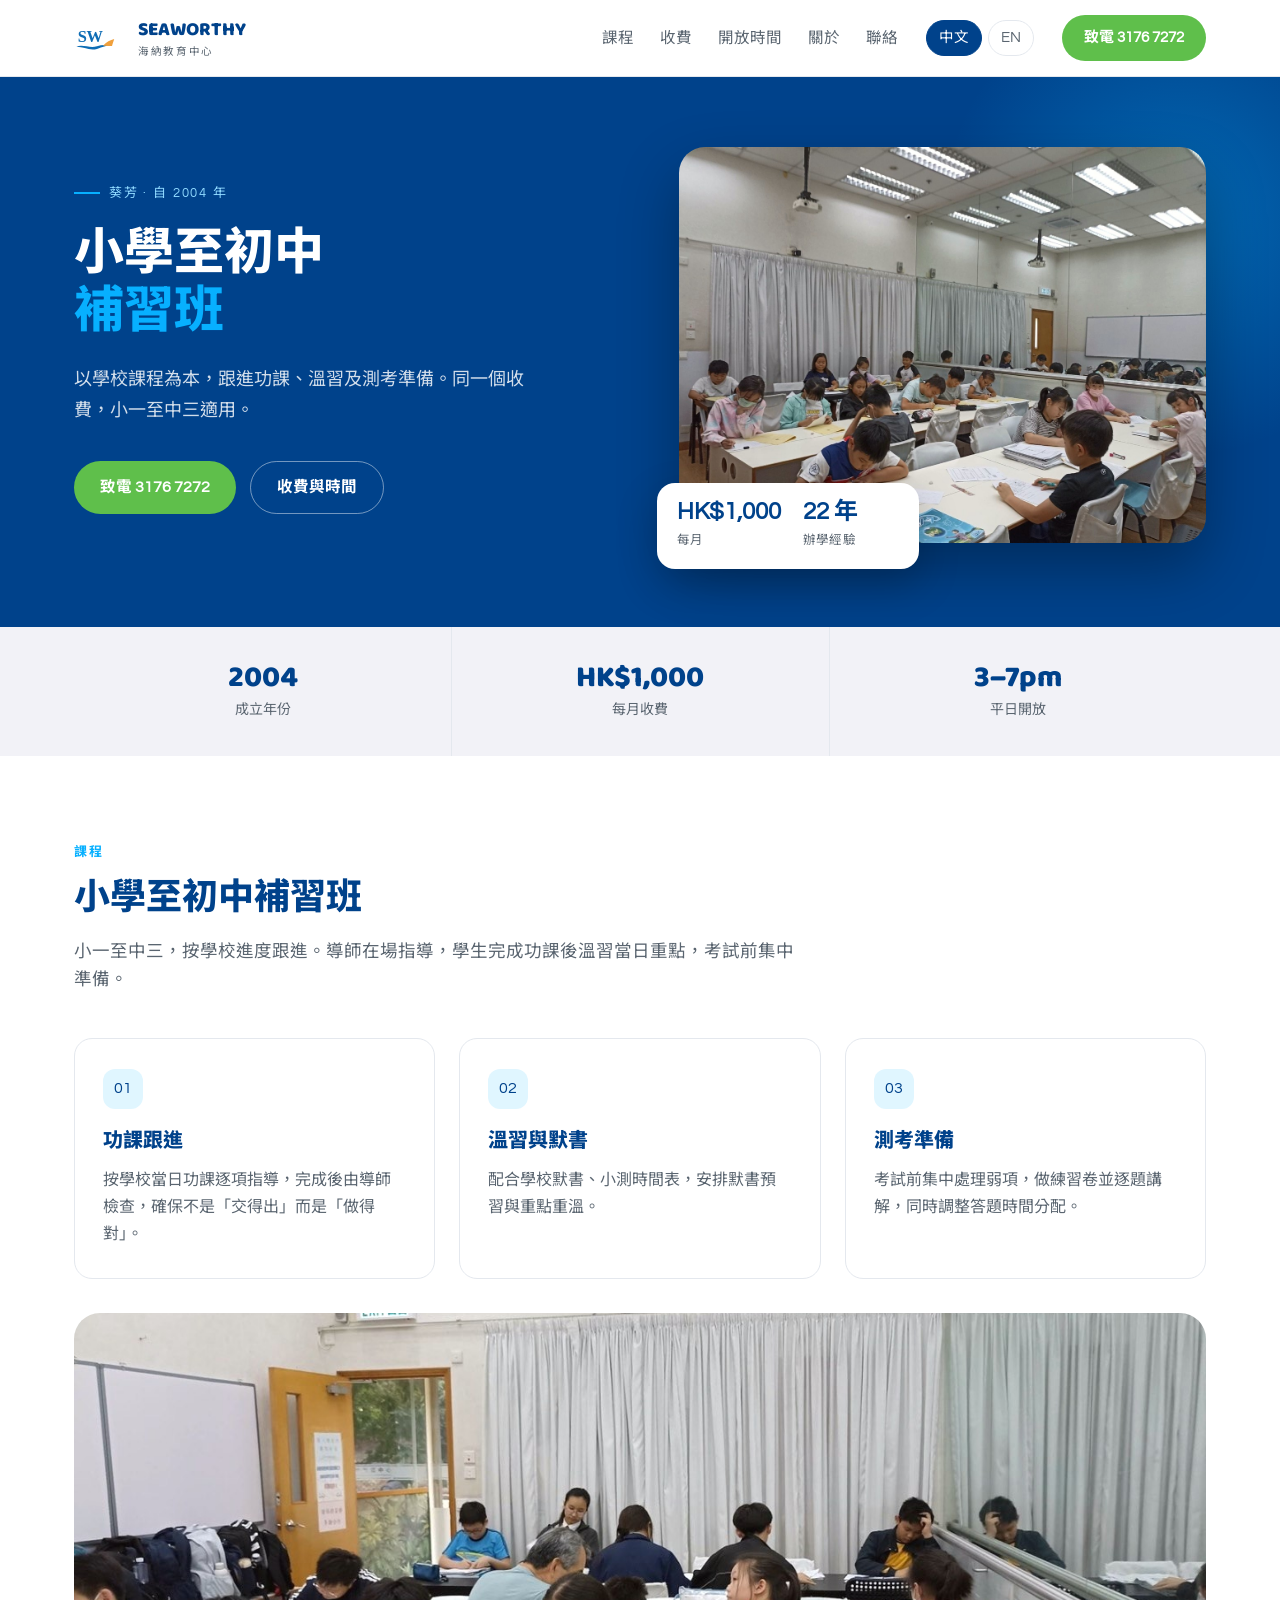
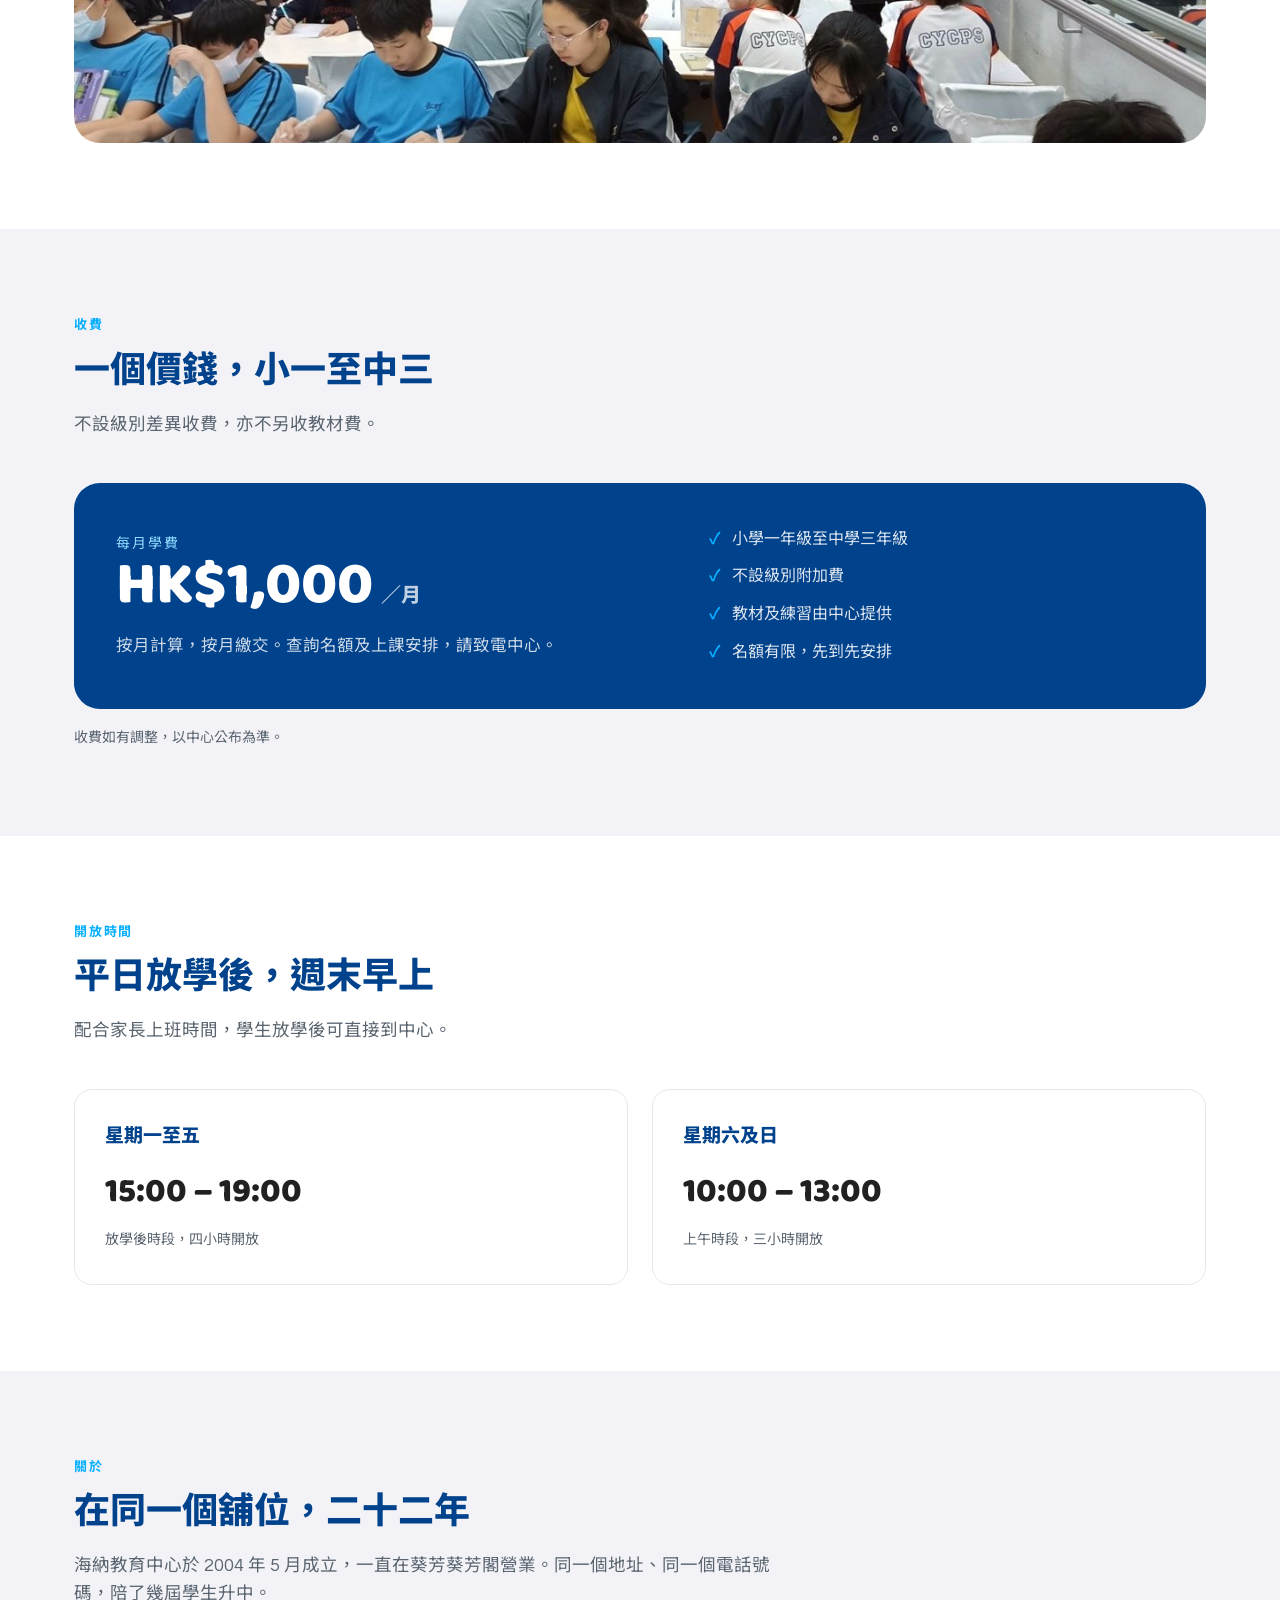
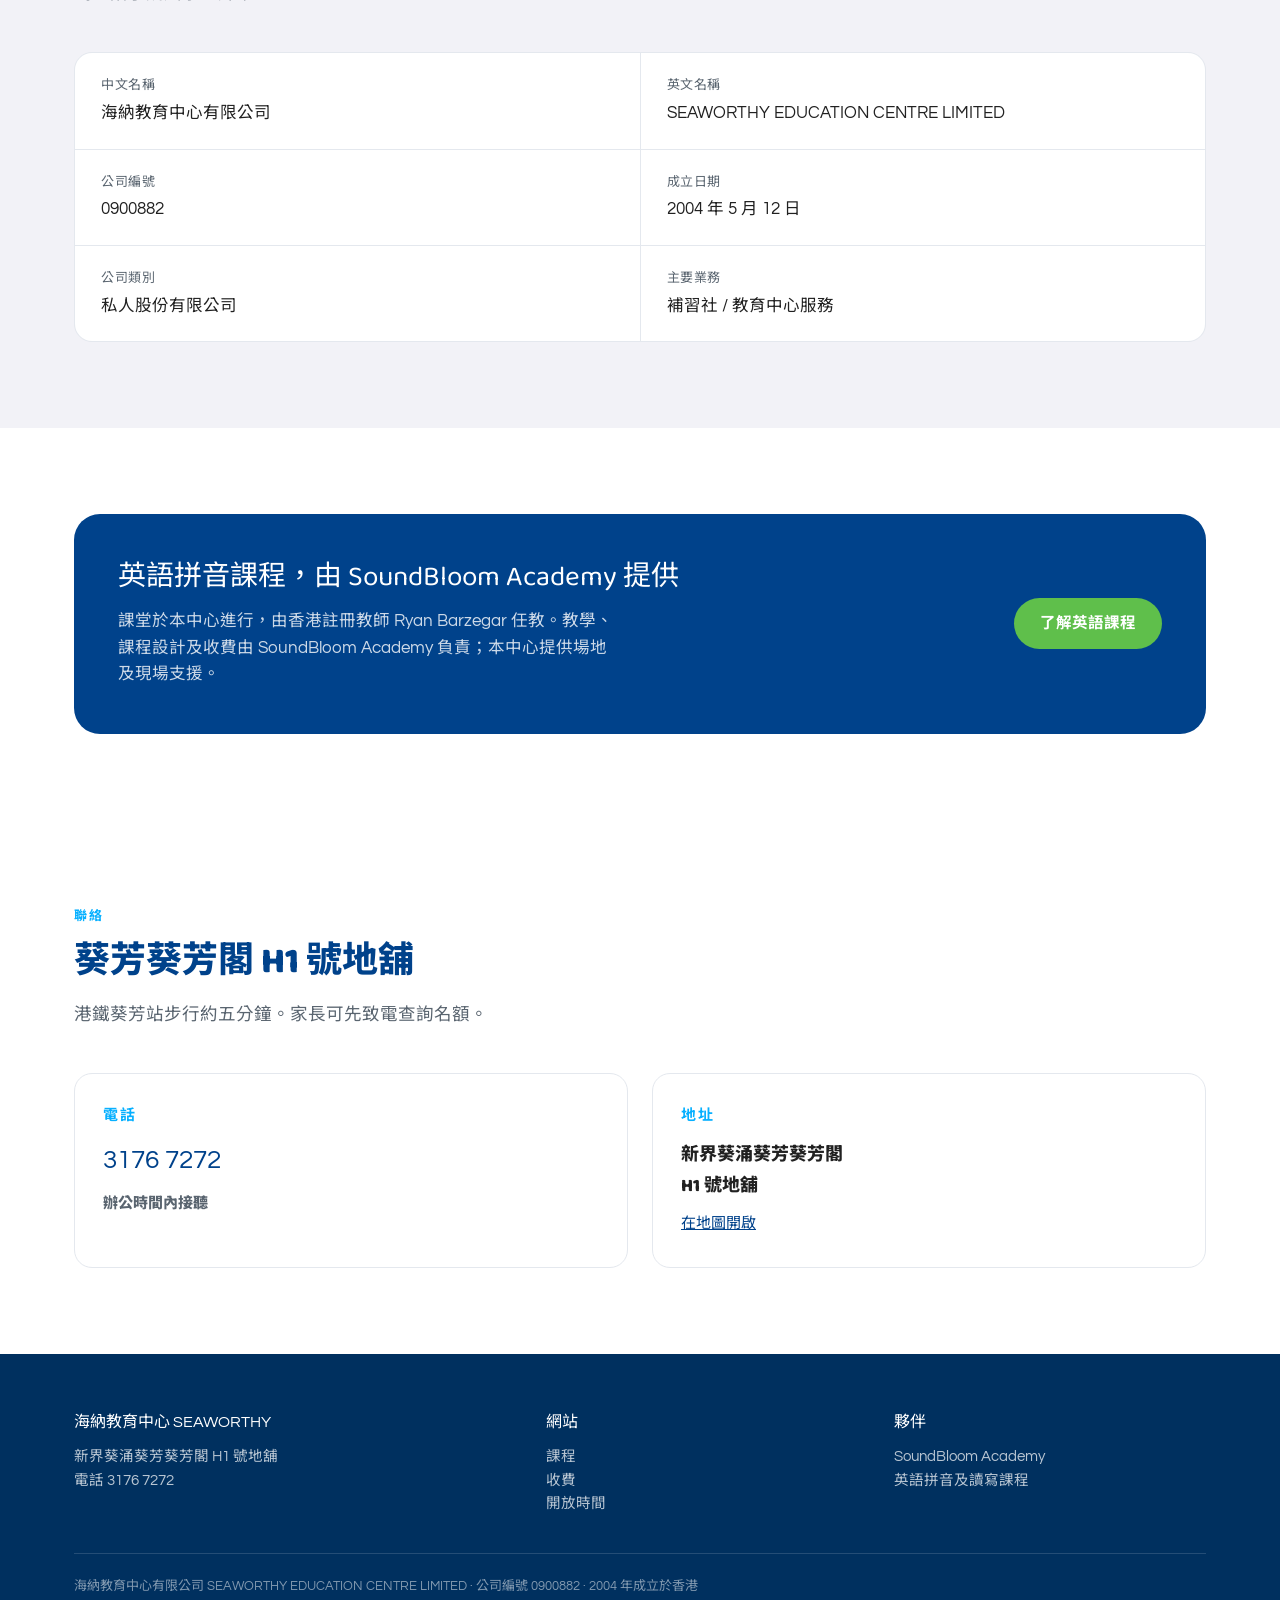
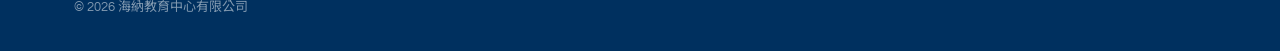
==== index.html @ 45480dc6 "New SW wave logo (serif monogram + water band + orange crest)" ====
<!DOCTYPE html>
<html lang="zh-Hant-HK">
<head>
<meta charset="utf-8">
<meta name="viewport" content="width=device-width,initial-scale=1">
<title>海納教育中心 SEAWORTHY｜葵芳小學至初中補習班</title>
<meta name="description" content="海納教育中心位於葵芳葵芳閣 H1 號地舖，2004 年成立，提供小學至初中補習班。每月 HK$1,000，平日 3–7pm、週末 10am–1pm 開放。電話 3176 7272。">
<link rel="preconnect" href="https://fonts.googleapis.com">
<link rel="preconnect" href="https://fonts.gstatic.com" crossorigin>
<link href="https://fonts.googleapis.com/css2?family=Baloo+2:wght@700;800&family=Questrial&family=Noto+Sans+TC:wght@400;500;700;900&display=swap" rel="stylesheet">
<link rel="icon" href="assets/logo-sw.svg" type="image/svg+xml">
<link rel="stylesheet" href="assets/style.css">
</head>
<body>

<header class="top">
  <div class="wrap">
    <a class="logo" href="index.html">
      <img class="mark-logo" src="assets/logo-sw.svg" alt="Seaworthy SW">
      <span><b>SEAWORTHY</b><small>海納教育中心</small></span>
    </a>
    <nav>
      <a href="#courses">課程</a>
      <a href="#fees">收費</a>
      <a href="#hours">開放時間</a>
      <a href="#about">關於</a>
      <a href="#contact">聯絡</a>
    </nav>
    <div class="lang"><a class="on" href="index.html">中文</a><a href="en/index.html">EN</a></div>
    <a class="btn btn-green" href="tel:+85231767272">致電 3176 7272</a>
  </div>
</header>

<section class="hero">
  <div class="wrap">
    <div>
      <div class="eyebrow">葵芳 · 自 2004 年</div>
      <h1>小學至初中<br><em>補習班</em></h1>
      <p class="lede">以學校課程為本，跟進功課、溫習及測考準備。同一個收費，小一至中三適用。</p>
      <div class="actions">
        <a class="btn btn-green" href="tel:+85231767272">致電 3176 7272</a>
        <a class="btn btn-ghost" href="#fees">收費與時間</a>
      </div>
    </div>
    <div class="hero-media">
      <img src="assets/classroom-hero-2026.jpg" alt="海納教育中心課室環境" width="2000" height="1321">
      <div class="float">
        <div><b>HK$1,000</b><span>每月</span></div>
        <div><b>22 年</b><span>辦學經驗</span></div>
      </div>
    </div>
  </div>
</section>

<div class="stats">
  <div class="wrap">
    <div class="stat"><b>2004</b><span>成立年份</span></div>
    <div class="stat"><b>HK$1,000</b><span>每月收費</span></div>
    <div class="stat"><b>3–7pm</b><span>平日開放</span></div>
  </div>
</div>

<section id="courses">
  <div class="wrap">
    <div class="sec-head">
      <span class="kicker">課程</span>
      <h2>小學至初中補習班</h2>
      <p>小一至中三，按學校進度跟進。導師在場指導，學生完成功課後溫習當日重點，考試前集中準備。</p>
    </div>
    <div class="grid-3">
      <div class="card">
        <div class="num">01</div>
        <h3>功課跟進</h3>
        <p>按學校當日功課逐項指導，完成後由導師檢查，確保不是「交得出」而是「做得對」。</p>
      </div>
      <div class="card">
        <div class="num">02</div>
        <h3>溫習與默書</h3>
        <p>配合學校默書、小測時間表，安排默書預習與重點重溫。</p>
      </div>
      <div class="card">
        <div class="num">03</div>
        <h3>測考準備</h3>
        <p>考試前集中處理弱項，做練習卷並逐題講解，同時調整答題時間分配。</p>
      </div>
    </div>
    <img src="assets/classroom-room-2026.jpg" alt="課堂情況" width="1400" height="720" class="band-img">
  </div>
</section>

<section id="fees" style="background:var(--bg-soft)">
  <div class="wrap">
    <div class="sec-head">
      <span class="kicker">收費</span>
      <h2>一個價錢，小一至中三</h2>
      <p>不設級別差異收費，亦不另收教材費。</p>
    </div>
    <div class="price-card">
      <div>
        <div style="font-size:14px;letter-spacing:.14em;text-transform:uppercase;color:#8FD9FF">每月學費</div>
        <div class="amount">HK$1,000<small>／月</small></div>
        <p style="margin-top:18px;color:rgba(255,255,255,.8);font-size:16.5px">按月計算，按月繳交。查詢名額及上課安排，請致電中心。</p>
      </div>
      <ul>
        <li>小學一年級至中學三年級</li>
        <li>不設級別附加費</li>
        <li>教材及練習由中心提供</li>
        <li>名額有限，先到先安排</li>
      </ul>
    </div>
    <p style="margin-top:18px;font-size:14px;color:var(--grey)">收費如有調整，以中心公布為準。</p>
  </div>
</section>

<section id="hours">
  <div class="wrap">
    <div class="sec-head">
      <span class="kicker">開放時間</span>
      <h2>平日放學後，週末早上</h2>
      <p>配合家長上班時間，學生放學後可直接到中心。</p>
    </div>
    <div class="grid-2">
      <div class="time-card">
        <h3>星期一至五</h3>
        <div class="big">15:00 – 19:00</div>
        <div class="note">放學後時段，四小時開放</div>
      </div>
      <div class="time-card">
        <h3>星期六及日</h3>
        <div class="big">10:00 – 13:00</div>
        <div class="note">上午時段，三小時開放</div>
      </div>
    </div>
  </div>
</section>

<section id="about" class="about">
  <div class="wrap">
    <div class="sec-head">
      <span class="kicker">關於</span>
      <h2>在同一個舖位，二十二年</h2>
      <p>海納教育中心於 2004 年 5 月成立，一直在葵芳葵芳閣營業。同一個地址、同一個電話號碼，陪了幾屆學生升中。</p>
    </div>
    <dl class="facts">
      <div class="fact"><dt>中文名稱</dt><dd>海納教育中心有限公司</dd></div>
      <div class="fact"><dt>英文名稱</dt><dd>SEAWORTHY EDUCATION CENTRE LIMITED</dd></div>
      <div class="fact"><dt>公司編號</dt><dd>0900882</dd></div>
      <div class="fact"><dt>成立日期</dt><dd>2004 年 5 月 12 日</dd></div>
      <div class="fact"><dt>公司類別</dt><dd>私人股份有限公司</dd></div>
      <div class="fact"><dt>主要業務</dt><dd>補習社 / 教育中心服務</dd></div>
    </dl>
  </div>
</section>

<section>
  <div class="wrap">
    <div class="partner">
      <div>
        <h3>英語拼音課程，由 SoundBloom Academy 提供</h3>
        <p>課堂於本中心進行，由香港註冊教師 Ryan Barzegar 任教。教學、課程設計及收費由 SoundBloom Academy 負責；本中心提供場地及現場支援。</p>
      </div>
      <a class="btn btn-green" href="https://kamtochan22.github.io/soundbloom-site/zh/" target="_blank" rel="noopener">了解英語課程</a>
    </div>
  </div>
</section>

<section id="contact">
  <div class="wrap">
    <div class="sec-head">
      <span class="kicker">聯絡</span>
      <h2>葵芳葵芳閣 H1 號地舖</h2>
      <p>港鐵葵芳站步行約五分鐘。家長可先致電查詢名額。</p>
    </div>
    <div class="contact-grid">
      <div class="contact-card">
        <h3>電話</h3>
        <a class="tel" href="tel:+85231767272">3176 7272</a>
        <p style="font-size:15px;color:var(--grey);margin-top:10px">辦公時間內接聽</p>
      </div>
      <div class="contact-card">
        <h3>地址</h3>
        <p>新界葵涌葵芳葵芳閣<br>H1 號地舖</p>
        <a href="https://www.google.com/maps/search/?api=1&query=%E8%91%B5%E8%8A%B3%E9%96%A3%20H1%20%E8%99%9F%E5%9C%B0%E8%88%96" target="_blank" rel="noopener" style="color:var(--navy);font-size:15px;text-decoration:underline;display:inline-block;margin-top:10px">在地圖開啟</a>
      </div>
    </div>
  </div>
</section>

<footer>
  <div class="wrap">
    <div class="cols">
      <div>
        <b>海納教育中心 SEAWORTHY</b>
        新界葵涌葵芳葵芳閣 H1 號地舖<br>
        電話 3176 7272
      </div>
      <div>
        <b>網站</b>
        <a href="#courses">課程</a><br>
        <a href="#fees">收費</a><br>
        <a href="#hours">開放時間</a>
      </div>
      <div>
        <b>夥伴</b>
        <a href="https://kamtochan22.github.io/soundbloom-site/zh/" target="_blank" rel="noopener">SoundBloom Academy</a><br>
        英語拼音及讀寫課程
      </div>
    </div>
    <div class="legal">
      海納教育中心有限公司 SEAWORTHY EDUCATION CENTRE LIMITED · 公司編號 0900882 · 2004 年成立於香港<br>
      © 2026 海納教育中心有限公司
    </div>
  </div>
</footer>

</body>
</html>
---- assets/style.css ----
/* ===== Seaworthy Education Centre — Burlington-inspired ===== */
:root{
  --navy:#00428B;
  --navy-deep:#00305F;
  --blue:#07B0FF;
  --green:#5FBF4B;
  --green-dark:#4AA338;
  --ink:#212121;
  --grey:#5A6570;
  --line:#E4E8EE;
  --bg-soft:#F2F2F7;
  --white:#fff;
  --r:18px;
  --r-lg:26px;
  --max:1180px;
  --sans:'Questrial','Noto Sans TC',-apple-system,BlinkMacSystemFont,'PingFang HK','Microsoft JhengHei',sans-serif;
}

*{box-sizing:border-box;margin:0;padding:0}
html{scroll-behavior:smooth}
body{
  font-family:var(--sans);color:var(--ink);background:var(--white);
  -webkit-font-smoothing:antialiased;line-height:1.6;font-size:17px;
}
img{max-width:100%;height:auto;display:block}
a{color:inherit;text-decoration:none}
.wrap{max-width:var(--max);margin:0 auto;padding:0 24px}

/* ---------- header ---------- */
.top{
  position:sticky;top:0;z-index:50;background:rgba(255,255,255,.94);
  backdrop-filter:blur(10px);border-bottom:1px solid var(--line);
}
.top .wrap{display:flex;align-items:center;gap:28px;height:76px}
.logo{display:flex;align-items:center;gap:11px;font-weight:400;letter-spacing:.02em}
.logo .mark{
  width:38px;height:38px;border-radius:11px;background:var(--navy);color:#fff;
  display:grid;place-items:center;font-family:'Noto Sans TC',sans-serif;font-weight:700;font-size:20px;
}
.logo b{font-size:19px;font-family:'Questrial',sans-serif;letter-spacing:.06em;color:var(--navy);font-weight:400}
.logo small{display:block;font-size:10.5px;letter-spacing:.16em;color:var(--grey);margin-top:-2px}
nav{margin-left:auto;display:flex;gap:26px;font-size:15.5px;color:var(--grey)}
nav a:hover{color:var(--navy)}
.btn{
  display:inline-flex;align-items:center;justify-content:center;gap:9px;
  padding:13px 26px;border-radius:100px;font-size:15.5px;font-weight:700;
  border:0;cursor:pointer;transition:.18s;
}
.btn-green{background:var(--green);color:#fff}
.btn-green:hover{background:var(--green-dark)}
.btn-navy{background:var(--navy);color:#fff}
.btn-navy:hover{background:var(--navy-deep)}
.btn-ghost{background:transparent;color:#fff;border:1.5px solid rgba(255,255,255,.45)}
.btn-ghost:hover{background:rgba(255,255,255,.12)}
.top .btn{padding:11px 22px;font-size:15px}

/* ---------- hero ---------- */
.hero{background:var(--navy);color:#fff;padding:70px 0 84px;position:relative;overflow:hidden}
.hero::after{
  content:"";position:absolute;right:-160px;top:-120px;width:520px;height:520px;border-radius:50%;
  background:radial-gradient(circle,rgba(7,176,255,.35),transparent 65%);
}
.hero .wrap{display:grid;grid-template-columns:1.02fr .98fr;gap:56px;align-items:center;position:relative;z-index:1}
.eyebrow{
  display:inline-flex;align-items:center;gap:9px;font-size:13px;letter-spacing:.14em;
  text-transform:uppercase;color:#8FD9FF;margin-bottom:22px;
}
.eyebrow::before{content:"";width:26px;height:2px;background:var(--blue)}
.hero h1{font-size:52px;line-height:1.14;font-weight:400;letter-spacing:.01em}
.hero h1 em{font-style:normal;color:var(--blue)}
.hero p.lede{margin-top:22px;font-size:18px;line-height:1.75;color:rgba(255,255,255,.82);max-width:46ch}
.hero .actions{display:flex;gap:14px;margin-top:34px;flex-wrap:wrap}
.hero-media{position:relative}
.hero-media img{border-radius:var(--r-lg);box-shadow:0 26px 60px rgba(0,0,0,.32)}
.float{
  position:absolute;left:-22px;bottom:-26px;background:#fff;color:var(--ink);
  border-radius:var(--r);padding:16px 20px;box-shadow:0 16px 40px rgba(0,0,0,.22);
  display:flex;gap:22px;
}
.float div{min-width:96px}
.float b{display:block;font-size:24px;color:var(--navy);line-height:1.1}
.float span{font-size:12.5px;color:var(--grey);letter-spacing:.02em}

/* ---------- stats ---------- */
.stats{background:var(--bg-soft)}
.stats .wrap{display:grid;grid-template-columns:repeat(3,1fr);gap:0;background:transparent}
.stat{background:transparent;padding:34px 26px;text-align:center;border-left:1px solid var(--line)}
.stat:first-child{border-left:0}
.stat b{display:block;font-size:30px;color:var(--navy);line-height:1.15}
.stat span{display:block;font-size:14px;color:var(--grey);margin-top:4px}

/* ---------- sections ---------- */
section{padding:86px 0}
.sec-head{max-width:720px;margin-bottom:44px}
.sec-head .kicker{
  font-size:13px;letter-spacing:.14em;text-transform:uppercase;color:var(--blue);
  display:block;margin-bottom:14px;font-weight:700;
}
.sec-head h2{font-size:38px;line-height:1.2;font-weight:400;color:var(--navy);letter-spacing:.01em}
.sec-head p{margin-top:16px;color:var(--grey);font-size:17.5px}

.grid-3{display:grid;grid-template-columns:repeat(3,1fr);gap:24px}
.grid-2{display:grid;grid-template-columns:repeat(2,1fr);gap:24px}
.card{
  background:#fff;border:1px solid var(--line);border-radius:var(--r);padding:30px 28px;
  transition:.2s;
}
.card:hover{box-shadow:0 16px 40px rgba(0,66,139,.09);transform:translateY(-2px)}
.card h3{font-size:20px;color:var(--navy);font-weight:400;margin-bottom:10px}
.card p{color:var(--grey);font-size:16px;line-height:1.7}
.card .num{
  width:40px;height:40px;border-radius:12px;background:rgba(7,176,255,.12);color:var(--navy);
  display:grid;place-items:center;font-size:16px;margin-bottom:16px;
}

/* pricing */
.price-card{
  background:var(--navy);color:#fff;border-radius:var(--r-lg);padding:44px 42px;
  display:grid;grid-template-columns:1.1fr .9fr;gap:36px;align-items:center;
}
.price-card .amount{font-size:64px;line-height:1;color:#fff}
.price-card .amount small{font-size:20px;opacity:.75;margin-left:8px}
.price-card ul{list-style:none;display:grid;gap:12px;font-size:16px;color:rgba(255,255,255,.86)}
.price-card li{display:flex;gap:11px;align-items:flex-start}
.price-card li::before{content:"✓";color:var(--blue);font-weight:700}

/* timetable */
.time-card{background:#fff;border:1px solid var(--line);border-radius:var(--r);padding:32px 30px}
.time-card h3{font-size:19px;color:var(--navy);font-weight:400;margin-bottom:6px}
.time-card .big{font-size:34px;color:var(--ink);margin-top:12px;letter-spacing:.01em}
.time-card .note{font-size:14px;color:var(--grey);margin-top:10px}

/* about */
.about{background:var(--bg-soft)}
.facts{display:grid;grid-template-columns:repeat(2,1fr);gap:1px;background:var(--line);border:1px solid var(--line);border-radius:var(--r);overflow:hidden;margin-top:34px}
.fact{background:#fff;padding:22px 26px}
.fact dt{font-size:13px;color:var(--grey);letter-spacing:.04em}
.fact dd{font-size:16.5px;color:var(--ink);margin-top:4px}

/* partner */
.partner{background:var(--navy);color:#fff;border-radius:var(--r-lg);padding:46px 44px;display:grid;grid-template-columns:1fr auto;gap:32px;align-items:center}
.partner h3{font-size:28px;font-weight:400;line-height:1.3}
.partner p{margin-top:12px;color:rgba(255,255,255,.8);max-width:56ch;font-size:16.5px}

/* contact */
.contact-grid{display:grid;grid-template-columns:1fr 1fr;gap:24px;margin-top:36px}
.contact-card{border:1px solid var(--line);border-radius:var(--r);padding:30px 28px}
.contact-card h3{font-size:15px;letter-spacing:.1em;text-transform:uppercase;color:var(--blue);margin-bottom:12px;font-weight:700}
.contact-card p{font-size:18px;line-height:1.7}
.contact-card a.tel{font-size:26px;color:var(--navy)}

/* footer */
footer{background:var(--navy-deep);color:rgba(255,255,255,.72);padding:56px 0 34px;font-size:14.5px}
footer .cols{display:grid;grid-template-columns:1.4fr 1fr 1fr;gap:36px}
footer b{display:block;color:#fff;font-weight:400;font-size:16px;margin-bottom:10px}
footer a:hover{color:#fff}
footer .legal{margin-top:38px;padding-top:22px;border-top:1px solid rgba(255,255,255,.14);font-size:13px;color:rgba(255,255,255,.5)}

/* lang switch */
.lang{display:flex;gap:6px;align-items:center;font-size:14.5px;color:var(--grey)}
.lang a{padding:5px 12px;border-radius:100px;border:1px solid var(--line)}
.lang a.on{background:var(--navy);color:#fff;border-color:var(--navy)}

/* ---------- responsive ---------- */
@media(max-width:960px){
  .hero{padding:46px 0 44px}
  .hero .wrap{grid-template-columns:1fr;gap:36px}
  .hero h1{font-size:40px}
  .grid-3,.grid-2,.contact-grid{grid-template-columns:1fr}
  .price-card{grid-template-columns:1fr;padding:34px 28px}
  .stats .wrap{grid-template-columns:1fr}
  .partner{grid-template-columns:1fr}
  footer .cols{grid-template-columns:1fr}
  nav{display:none}
  .top .wrap{height:auto;padding:14px 24px;gap:12px;flex-wrap:wrap}
  .float{position:static;margin-top:16px;justify-content:space-around}
  section{padding:58px 0}
  .sec-head h2{font-size:30px}
  .price-card .amount{font-size:48px}
}

.band-img{width:100%;height:clamp(240px,36vw,430px);object-fit:cover;border-radius:26px;margin-top:34px}

/* Chinese headings: same stack as the SoundBloom Chinese site */
h1,h2,h3,.sec-head h2,.card h3,.time-card h3,.band b,
.hero h1,.stat b,.price-card .amount,.time-card .big,.contact-card p,.logo b{
  font-family:'Baloo 2','Noto Sans TC',sans-serif;
  font-weight:800;
  letter-spacing:0;
}
.hero h1{font-size:50px;line-height:1.16}
.sec-head h2{font-size:36px;line-height:1.25}
.price-card .amount{font-size:60px}

/* SW mark */
.mark-logo{width:52px;height:auto;display:block;transform:translateY(1px)}
.logo{gap:12px}
@media(max-width:960px){.mark-logo{width:40px}}
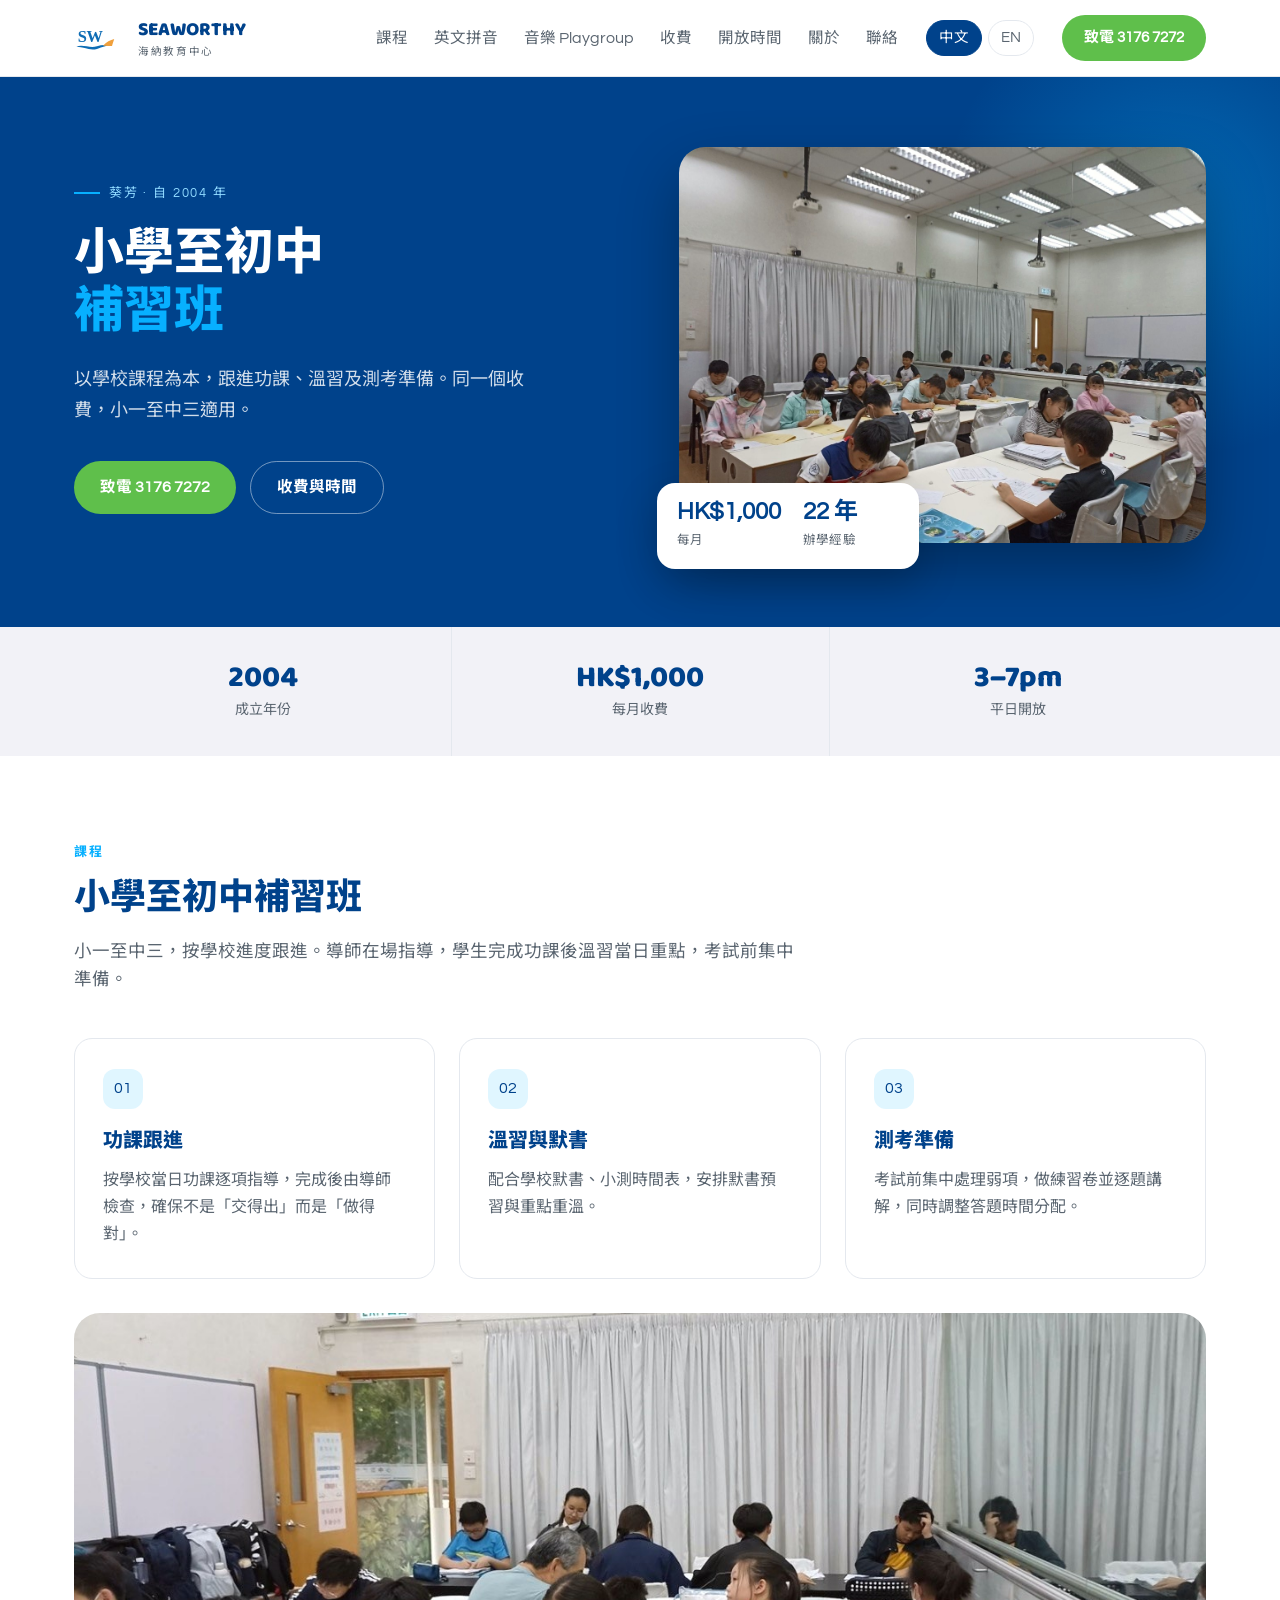
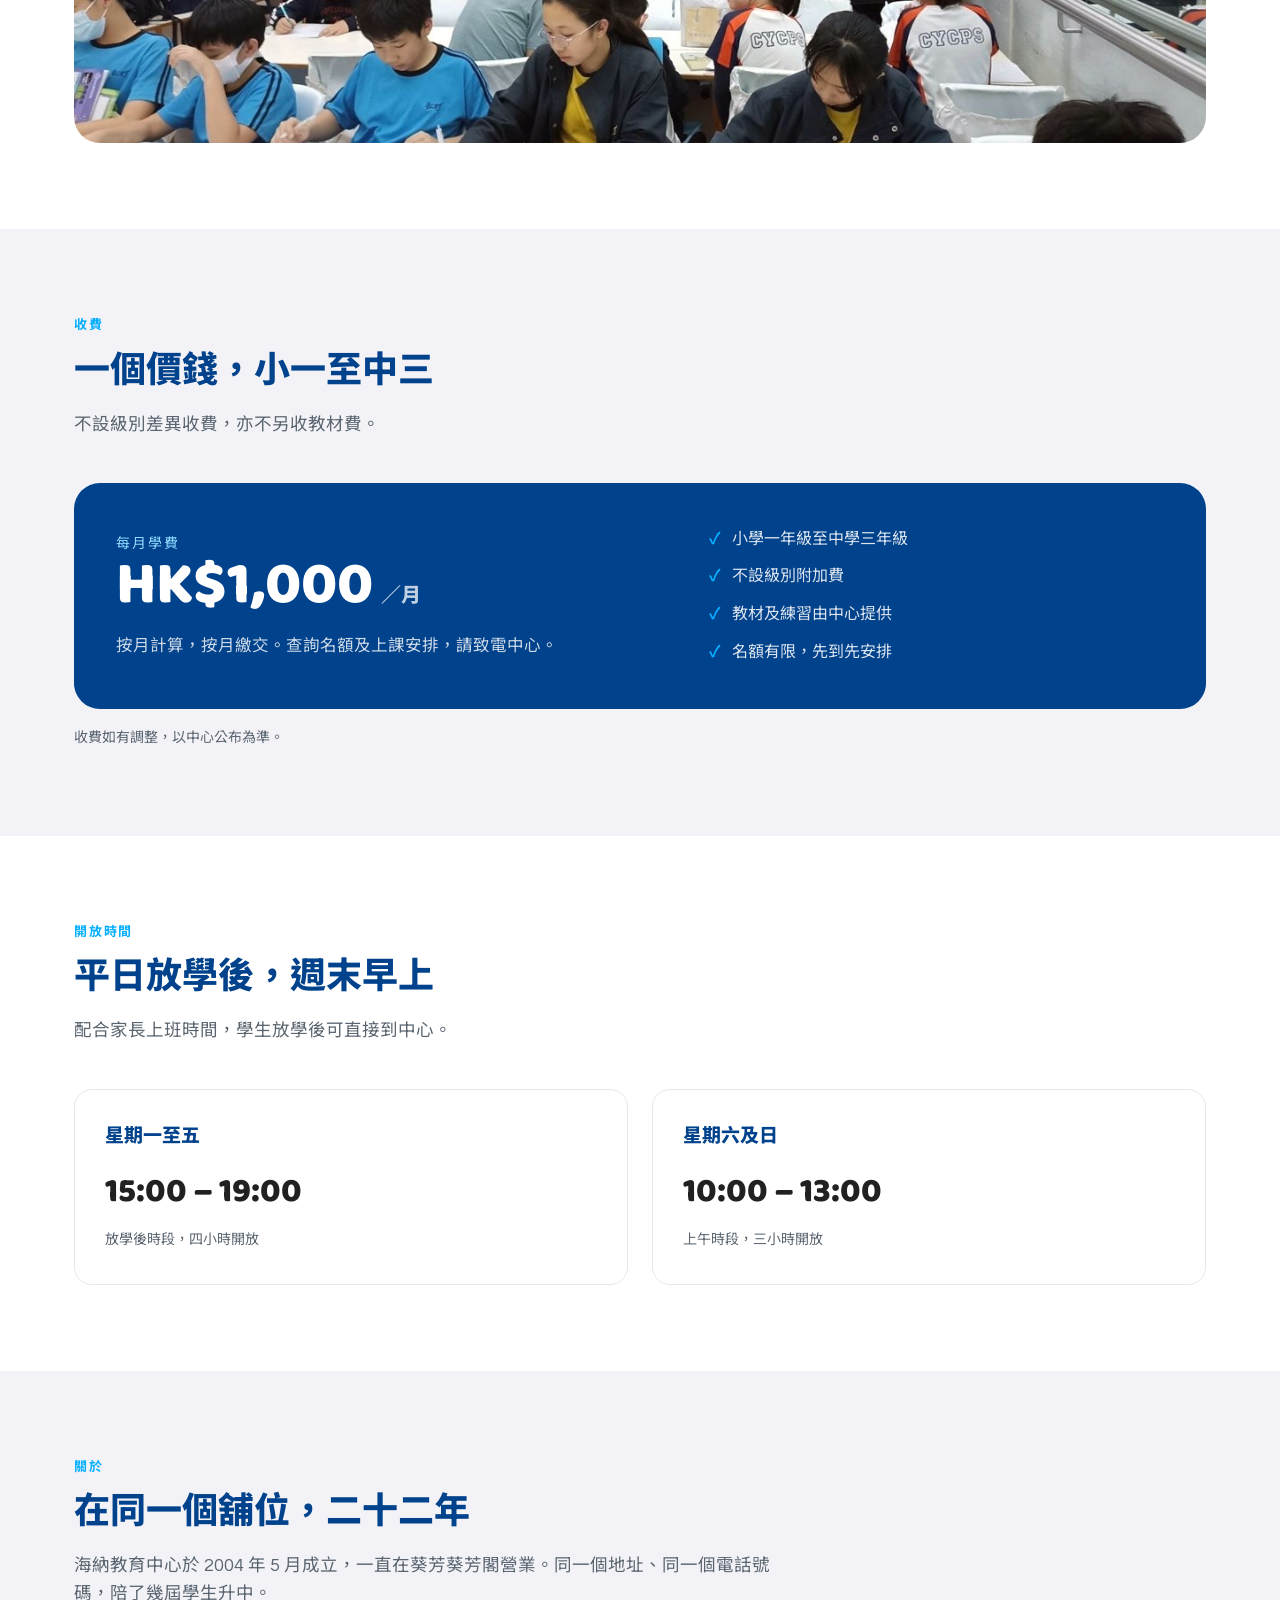
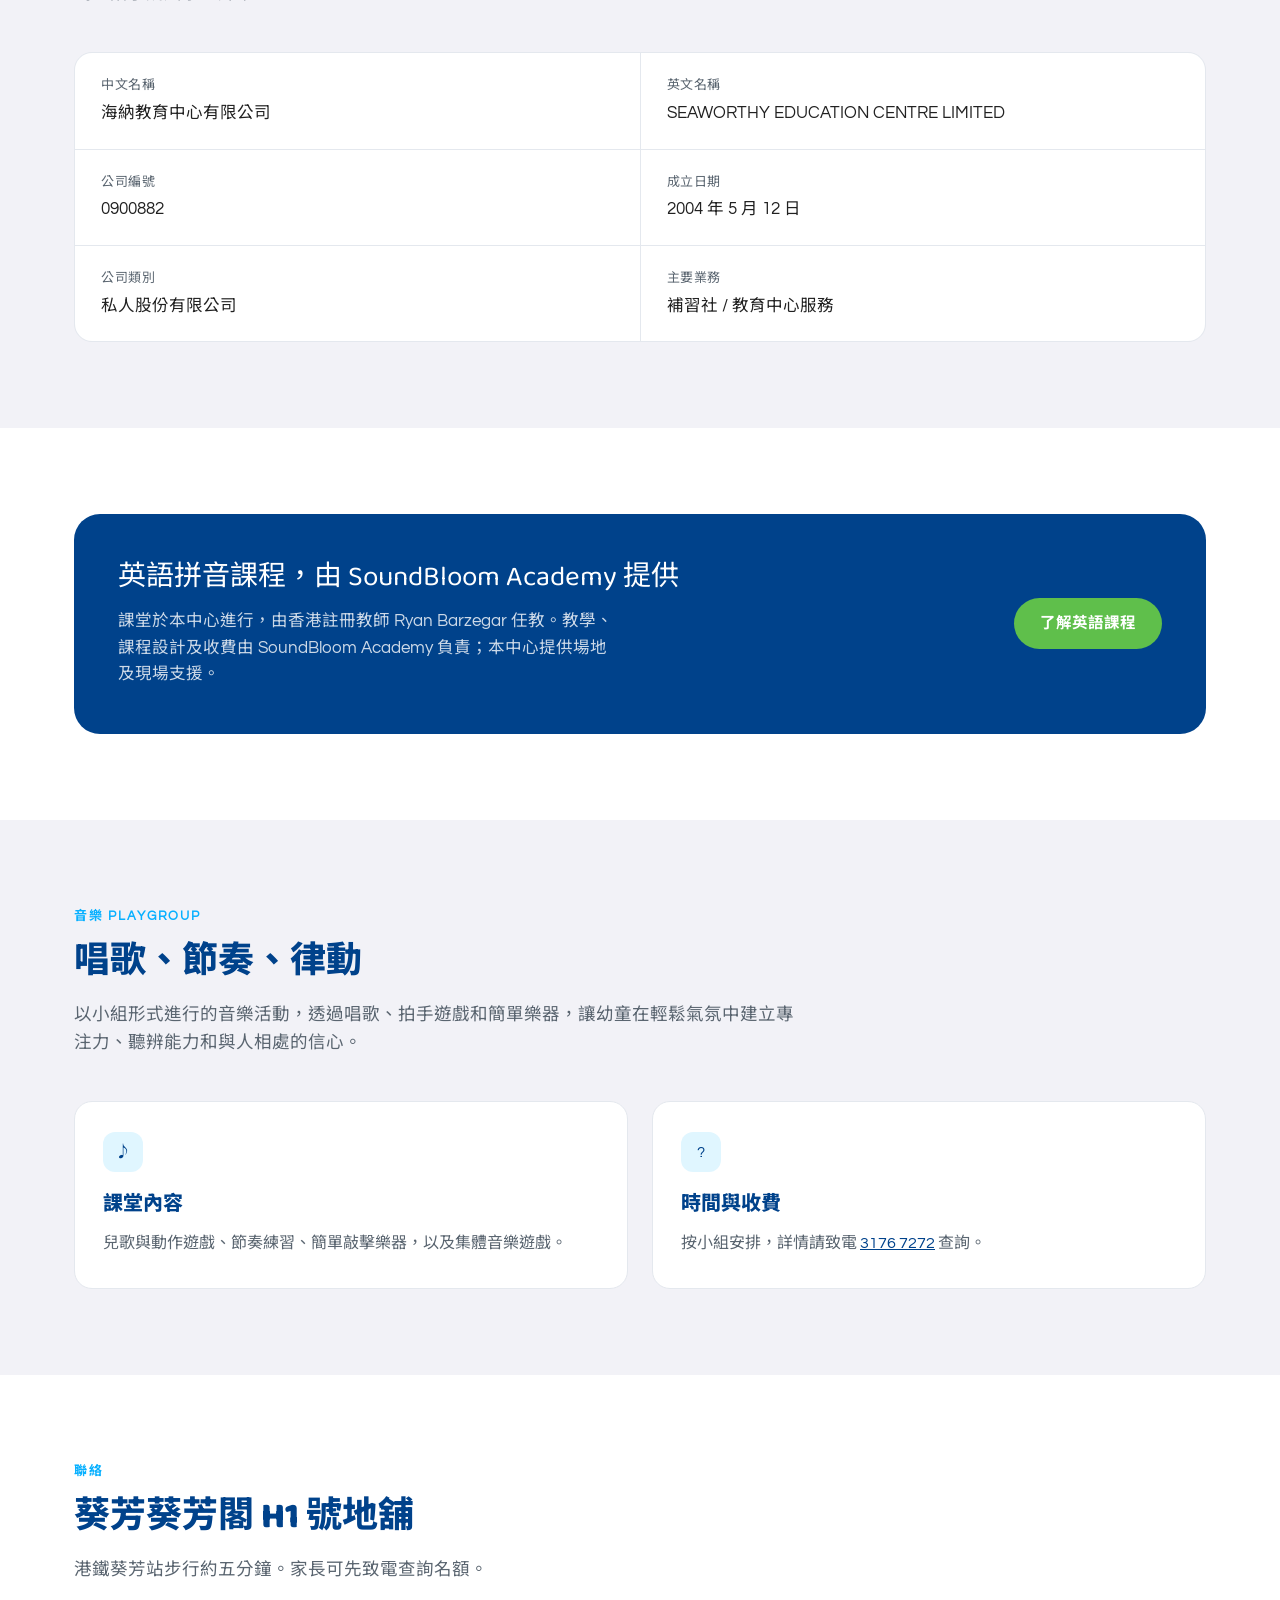
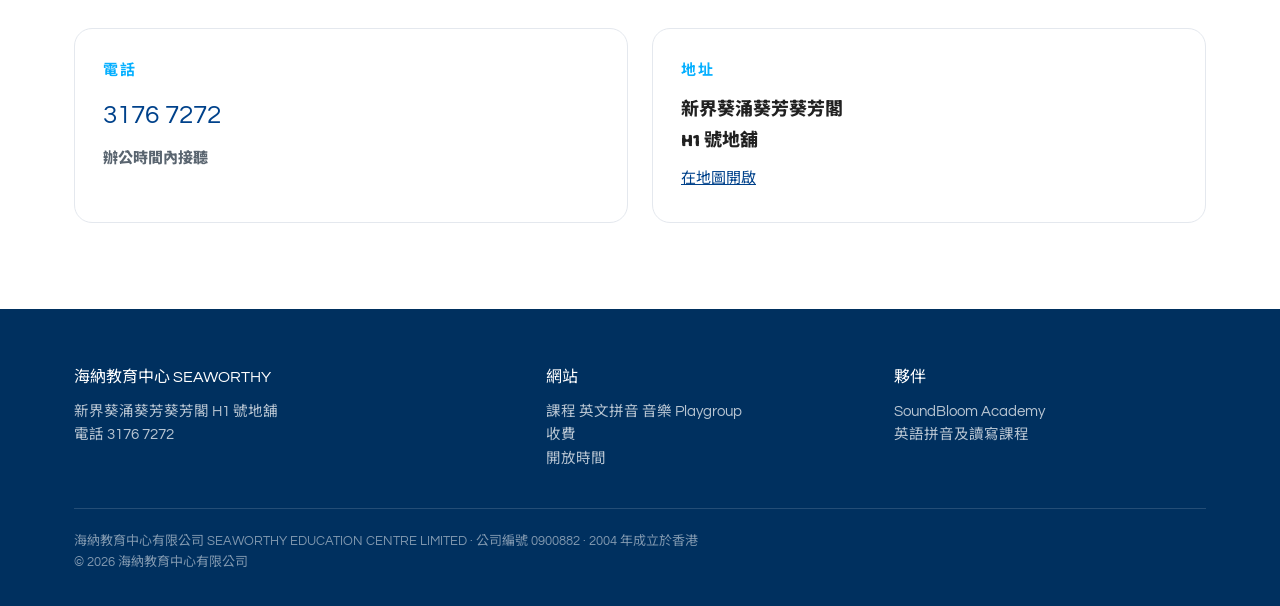
==== commit 4f51cc04: "Add nav tabs: 英文拼音 + 音樂 Playgroup, with mobile scroll nav" ====
--- a/index.html
+++ b/index.html
@@ -21,6 +21,8 @@
     </a>
     <nav>
       <a href="#courses">課程</a>
+      <a href="#phonics">英文拼音</a>
+      <a href="#music">音樂 Playgroup</a>
       <a href="#fees">收費</a>
       <a href="#hours">開放時間</a>
       <a href="#about">關於</a>
@@ -152,7 +154,7 @@
   </div>
 </section>
 
-<section>
+<section id="phonics">
   <div class="wrap">
     <div class="partner">
       <div>
@@ -160,6 +162,28 @@
         <p>課堂於本中心進行，由香港註冊教師 Ryan Barzegar 任教。教學、課程設計及收費由 SoundBloom Academy 負責；本中心提供場地及現場支援。</p>
       </div>
       <a class="btn btn-green" href="https://kamtochan22.github.io/soundbloom-site/zh/" target="_blank" rel="noopener">了解英語課程</a>
+    </div>
+  </div>
+</section>
+
+<section id="music" style="background:var(--bg-soft)">
+  <div class="wrap">
+    <div class="sec-head">
+      <span class="kicker">音樂 Playgroup</span>
+      <h2>唱歌、節奏、律動</h2>
+      <p>以小組形式進行的音樂活動，透過唱歌、拍手遊戲和簡單樂器，讓幼童在輕鬆氣氛中建立專注力、聽辨能力和與人相處的信心。</p>
+    </div>
+    <div class="grid-2">
+      <div class="card">
+        <div class="num">♪</div>
+        <h3>課堂內容</h3>
+        <p>兒歌與動作遊戲、節奏練習、簡單敲擊樂器，以及集體音樂遊戲。</p>
+      </div>
+      <div class="card">
+        <div class="num">?</div>
+        <h3>時間與收費</h3>
+        <p>按小組安排，詳情請致電 <a href="tel:+85231767272" style="color:var(--navy);text-decoration:underline">3176 7272</a> 查詢。</p>
+      </div>
     </div>
   </div>
 </section>
@@ -196,7 +220,9 @@
       </div>
       <div>
         <b>網站</b>
-        <a href="#courses">課程</a><br>
+        <a href="#courses">課程</a>
+      <a href="#phonics">英文拼音</a>
+      <a href="#music">音樂 Playgroup</a><br>
         <a href="#fees">收費</a><br>
         <a href="#hours">開放時間</a>
       </div>
--- a/assets/style.css
+++ b/assets/style.css
@@ -171,7 +171,9 @@
   .stats .wrap{grid-template-columns:1fr}
   .partner{grid-template-columns:1fr}
   footer .cols{grid-template-columns:1fr}
-  nav{display:none}
+  nav{display:flex;order:5;margin-left:0;width:100%;overflow-x:auto;gap:18px;font-size:14.5px;padding:2px 0 8px;scrollbar-width:none}
+  nav::-webkit-scrollbar{display:none}
+  nav a{white-space:nowrap}
   .top .wrap{height:auto;padding:14px 24px;gap:12px;flex-wrap:wrap}
   .float{position:static;margin-top:16px;justify-content:space-around}
   section{padding:58px 0}
@@ -196,3 +198,5 @@
 .mark-logo{width:52px;height:auto;display:block;transform:translateY(1px)}
 .logo{gap:12px}
 @media(max-width:960px){.mark-logo{width:40px}}
+
+section[id]{scroll-margin-top:92px}
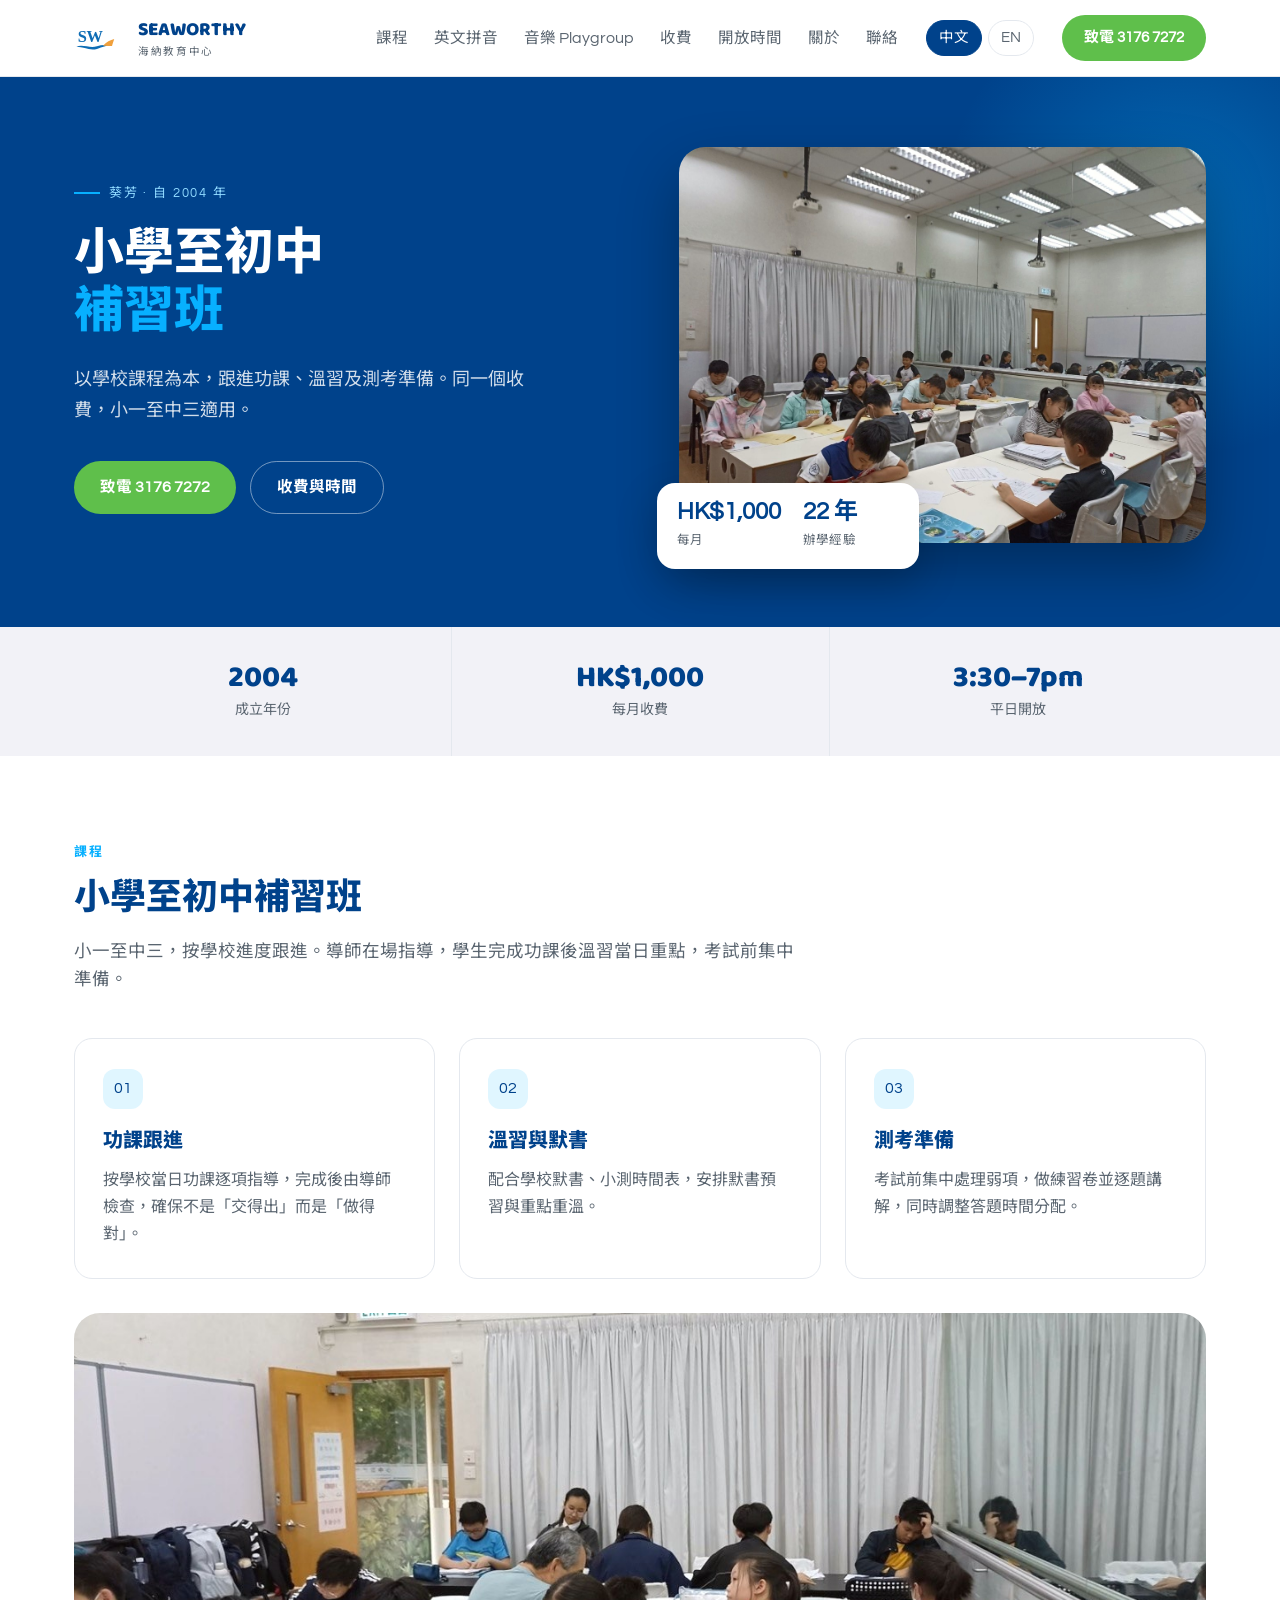
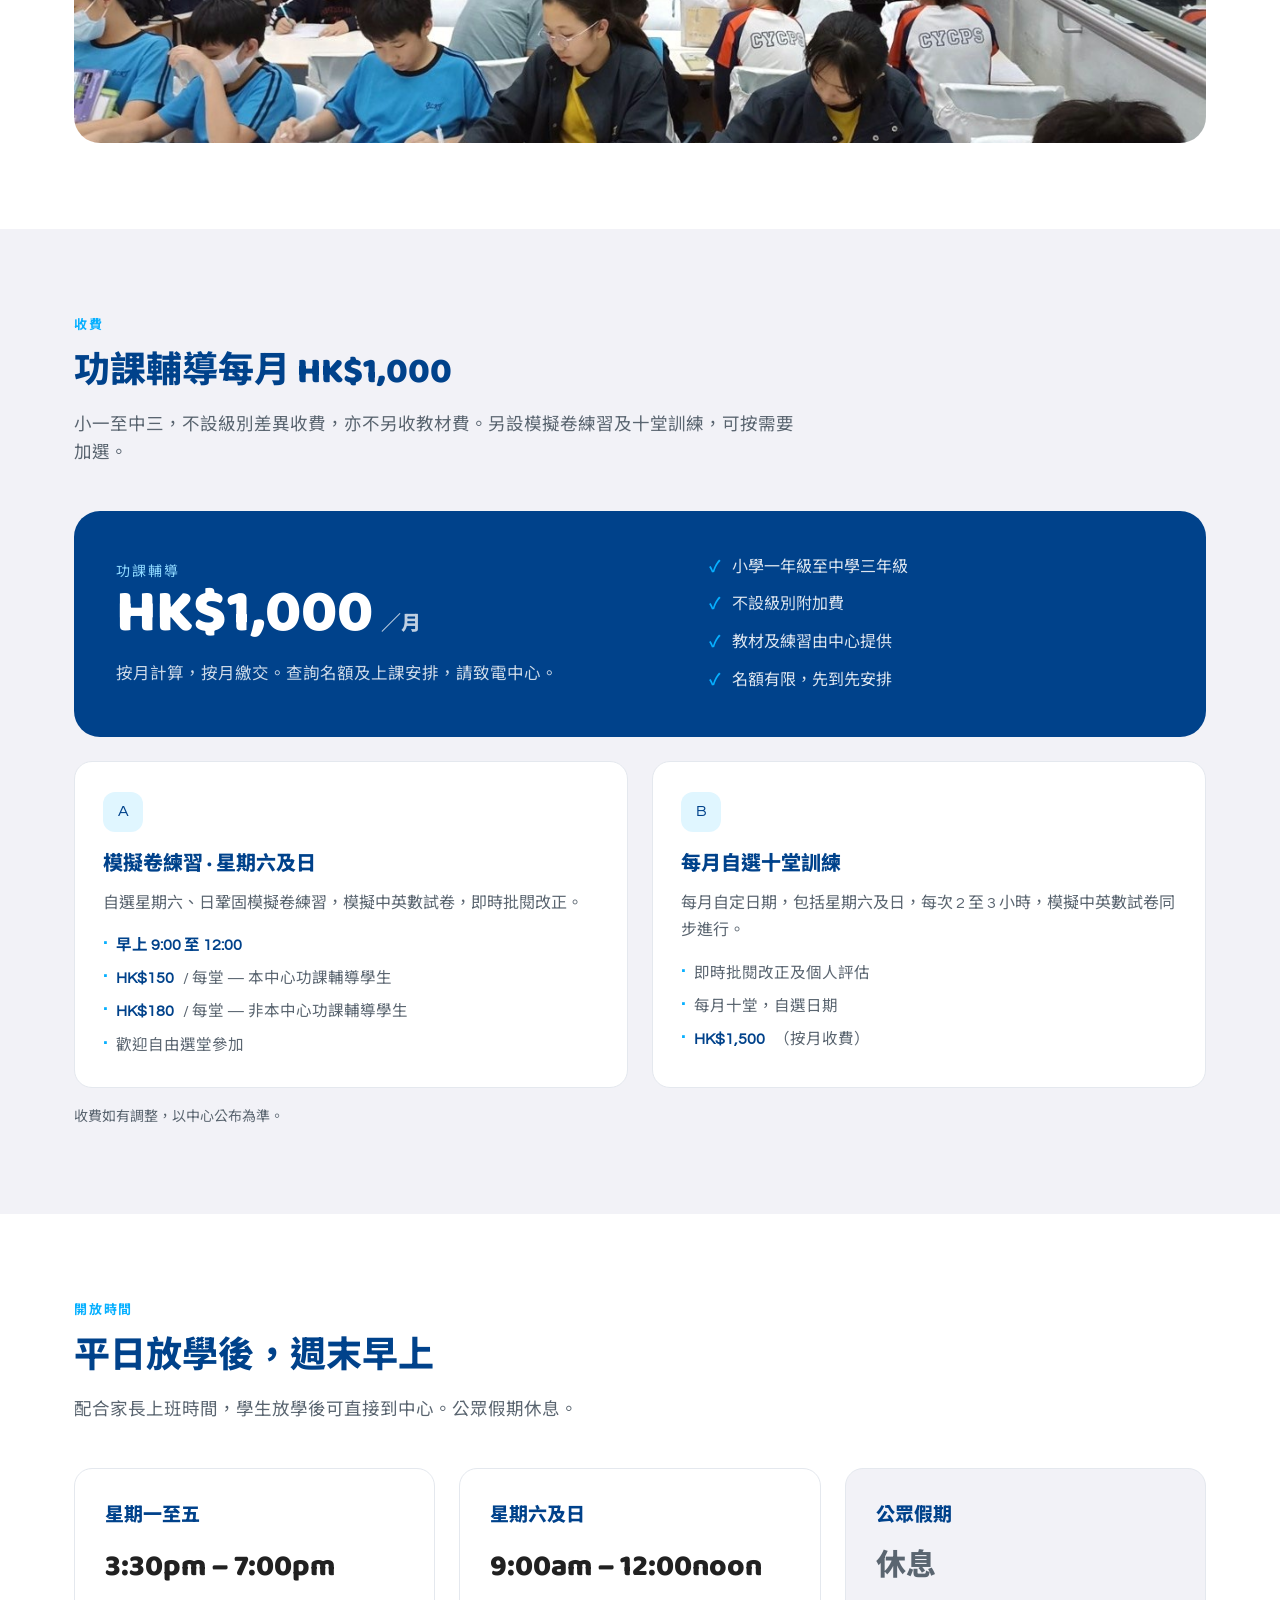
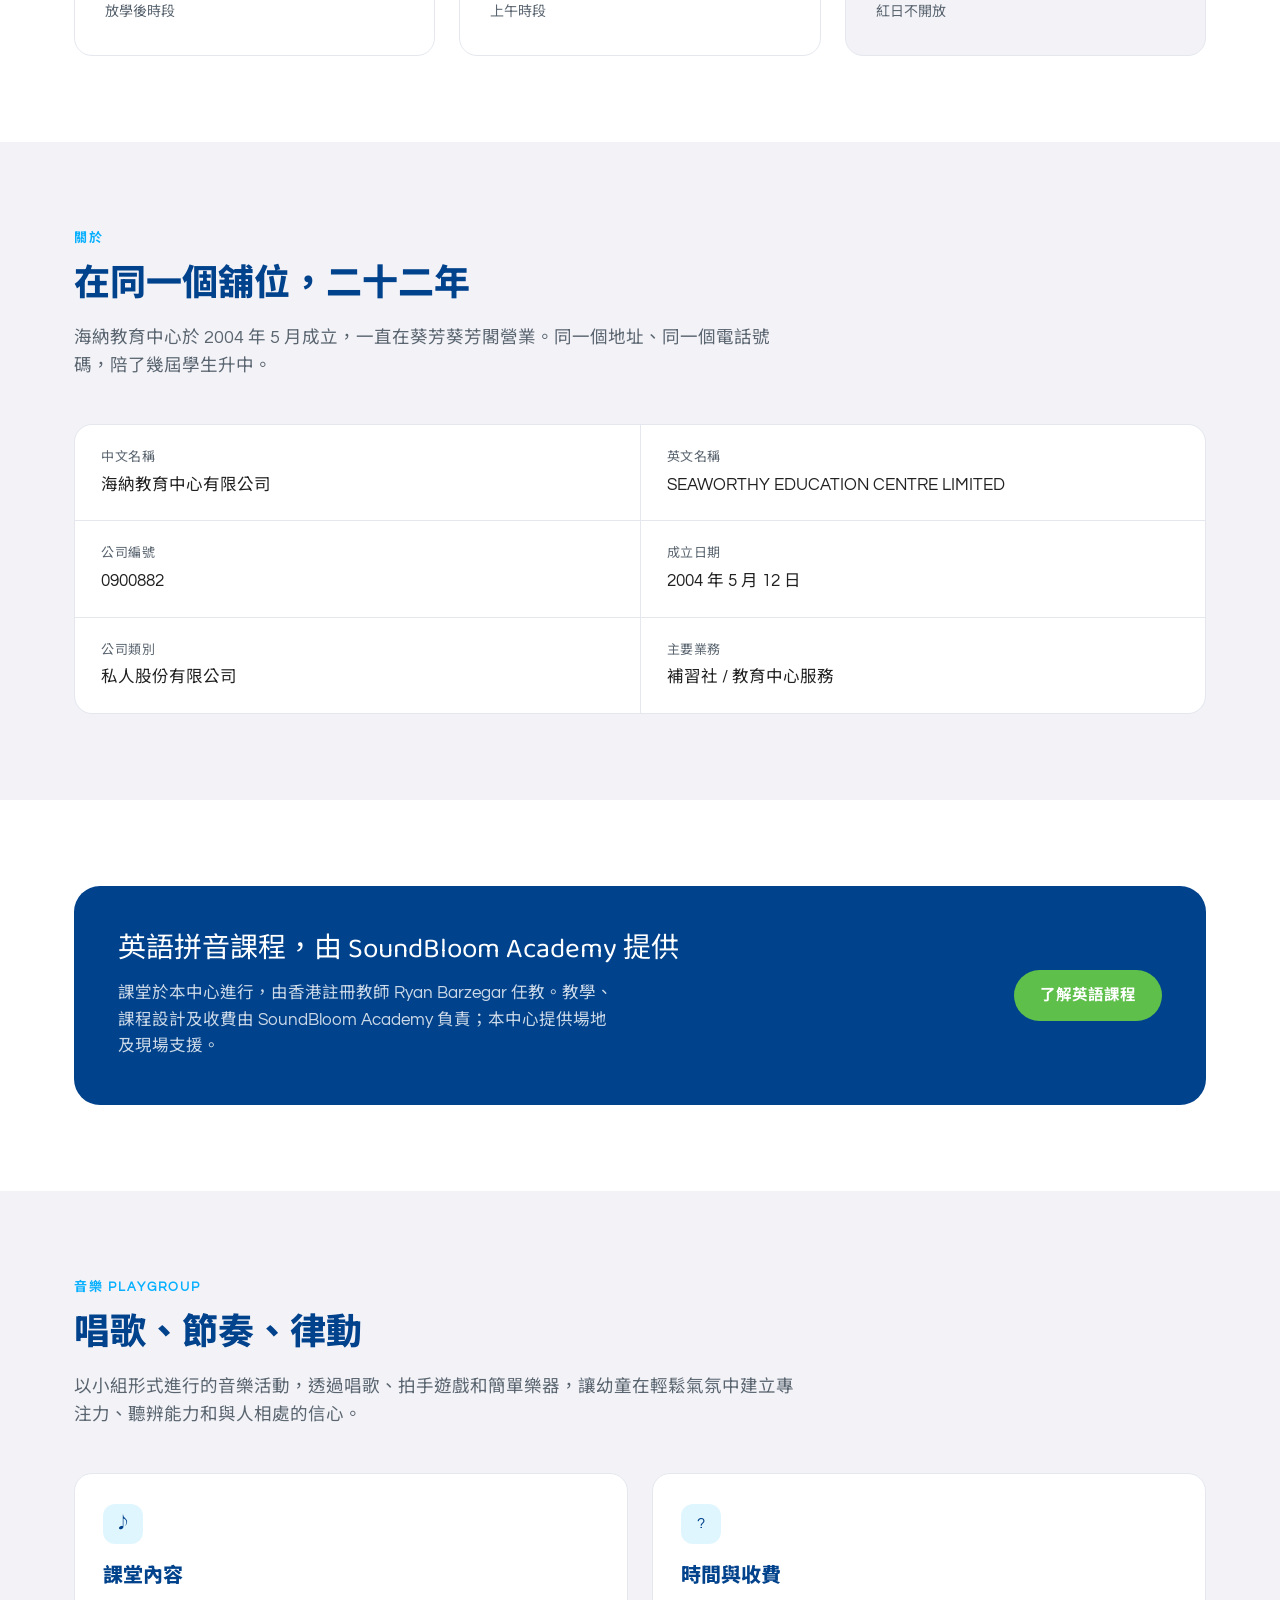
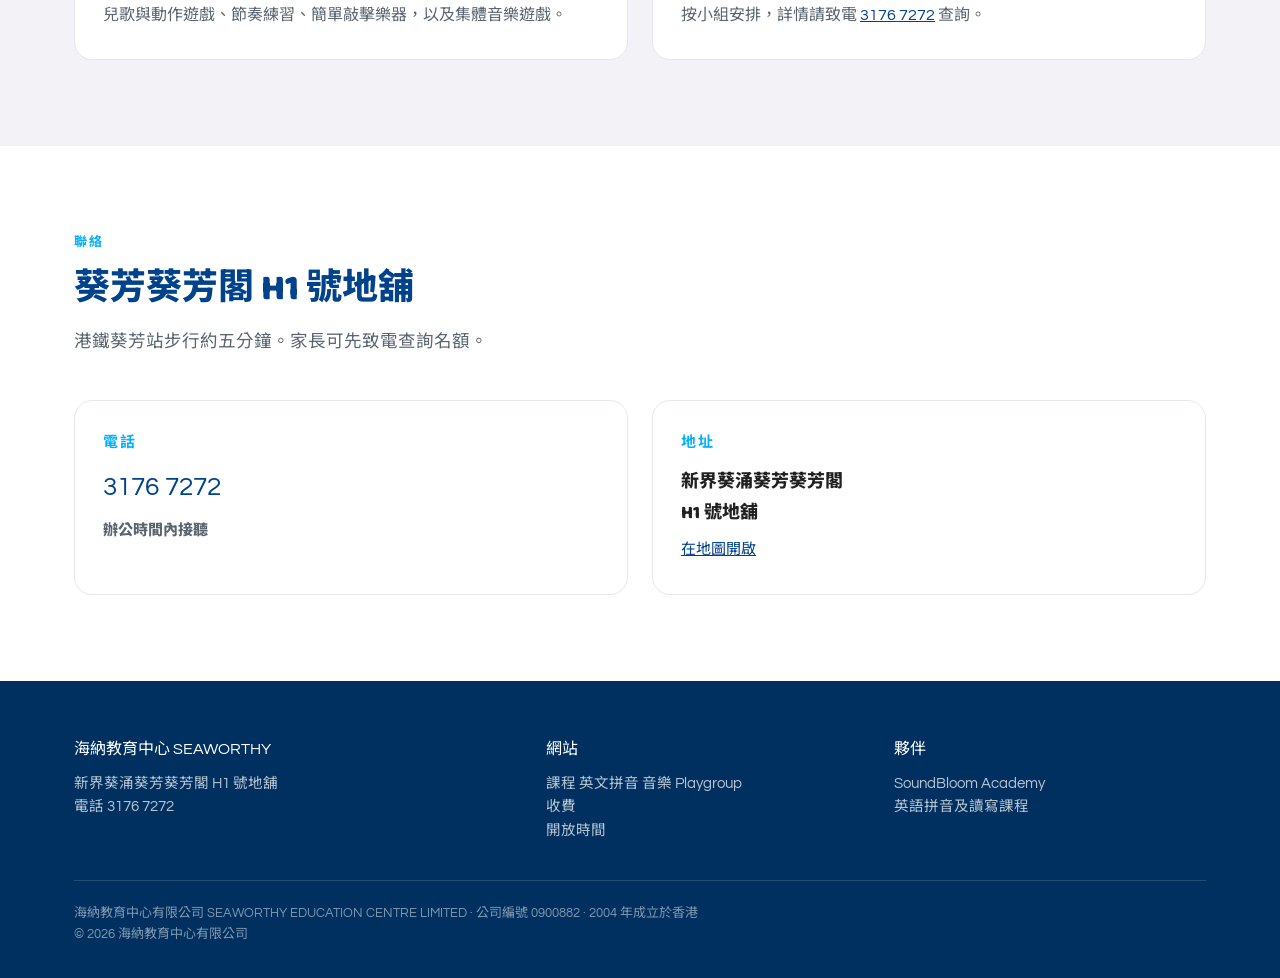
==== commit 0024c90c: "Update Seaworthy: new opening hours + mock paper and ten-session fees" ====
--- a/index.html
+++ b/index.html
@@ -4,7 +4,7 @@
 <meta charset="utf-8">
 <meta name="viewport" content="width=device-width,initial-scale=1">
 <title>海納教育中心 SEAWORTHY｜葵芳小學至初中補習班</title>
-<meta name="description" content="海納教育中心位於葵芳葵芳閣 H1 號地舖，2004 年成立，提供小學至初中補習班。每月 HK$1,000，平日 3–7pm、週末 10am–1pm 開放。電話 3176 7272。">
+<meta name="description" content="海納教育中心位於葵芳葵芳閣 H1 號地舖，2004 年成立，提供小學至初中補習班。每月 HK$1,000，平日 3:30–7:00pm、週末 9:00am–12:00noon 開放，公眾假期休息。電話 3176 7272。">
 <link rel="preconnect" href="https://fonts.googleapis.com">
 <link rel="preconnect" href="https://fonts.gstatic.com" crossorigin>
 <link href="https://fonts.googleapis.com/css2?family=Baloo+2:wght@700;800&family=Questrial&family=Noto+Sans+TC:wght@400;500;700;900&display=swap" rel="stylesheet">
@@ -58,7 +58,7 @@
   <div class="wrap">
     <div class="stat"><b>2004</b><span>成立年份</span></div>
     <div class="stat"><b>HK$1,000</b><span>每月收費</span></div>
-    <div class="stat"><b>3–7pm</b><span>平日開放</span></div>
+    <div class="stat"><b>3:30–7pm</b><span>平日開放</span></div>
   </div>
 </div>
 
@@ -94,12 +94,13 @@
   <div class="wrap">
     <div class="sec-head">
       <span class="kicker">收費</span>
-      <h2>一個價錢，小一至中三</h2>
-      <p>不設級別差異收費，亦不另收教材費。</p>
-    </div>
+      <h2>功課輔導每月 HK$1,000</h2>
+      <p>小一至中三，不設級別差異收費，亦不另收教材費。另設模擬卷練習及十堂訓練，可按需要加選。</p>
+    </div>
+
     <div class="price-card">
       <div>
-        <div style="font-size:14px;letter-spacing:.14em;text-transform:uppercase;color:#8FD9FF">每月學費</div>
+        <div style="font-size:14px;letter-spacing:.14em;text-transform:uppercase;color:#8FD9FF">功課輔導</div>
         <div class="amount">HK$1,000<small>／月</small></div>
         <p style="margin-top:18px;color:rgba(255,255,255,.8);font-size:16.5px">按月計算，按月繳交。查詢名額及上課安排，請致電中心。</p>
       </div>
@@ -110,6 +111,31 @@
         <li>名額有限，先到先安排</li>
       </ul>
     </div>
+
+    <div class="grid-2" style="margin-top:24px">
+      <div class="card">
+        <div class="num">A</div>
+        <h3>模擬卷練習 · 星期六及日</h3>
+        <p>自選星期六、日鞏固模擬卷練習，模擬中英數試卷，即時批閱改正。</p>
+        <ul class="fee-list">
+          <li><b>早上 9:00 至 12:00</b></li>
+          <li><b>HK$150</b> / 每堂 — 本中心功課輔導學生</li>
+          <li><b>HK$180</b> / 每堂 — 非本中心功課輔導學生</li>
+          <li>歡迎自由選堂參加</li>
+        </ul>
+      </div>
+      <div class="card">
+        <div class="num">B</div>
+        <h3>每月自選十堂訓練</h3>
+        <p>每月自定日期，包括星期六及日，每次 2 至 3 小時，模擬中英數試卷同步進行。</p>
+        <ul class="fee-list">
+          <li>即時批閱改正及個人評估</li>
+          <li>每月十堂，自選日期</li>
+          <li><b>HK$1,500</b>（按月收費）</li>
+        </ul>
+      </div>
+    </div>
+
     <p style="margin-top:18px;font-size:14px;color:var(--grey)">收費如有調整，以中心公布為準。</p>
   </div>
 </section>
@@ -119,18 +145,23 @@
     <div class="sec-head">
       <span class="kicker">開放時間</span>
       <h2>平日放學後，週末早上</h2>
-      <p>配合家長上班時間，學生放學後可直接到中心。</p>
-    </div>
-    <div class="grid-2">
+      <p>配合家長上班時間，學生放學後可直接到中心。公眾假期休息。</p>
+    </div>
+    <div class="grid-3">
       <div class="time-card">
         <h3>星期一至五</h3>
-        <div class="big">15:00 – 19:00</div>
-        <div class="note">放學後時段，四小時開放</div>
+        <div class="big">3:30pm – 7:00pm</div>
+        <div class="note">放學後時段</div>
       </div>
       <div class="time-card">
         <h3>星期六及日</h3>
-        <div class="big">10:00 – 13:00</div>
-        <div class="note">上午時段，三小時開放</div>
+        <div class="big">9:00am – 12:00noon</div>
+        <div class="note">上午時段</div>
+      </div>
+      <div class="time-card is-closed">
+        <h3>公眾假期</h3>
+        <div class="big">休息</div>
+        <div class="note">紅日不開放</div>
       </div>
     </div>
   </div>
--- a/assets/style.css
+++ b/assets/style.css
@@ -200,3 +200,16 @@
 @media(max-width:960px){.mark-logo{width:40px}}
 
 section[id]{scroll-margin-top:92px}
+
+/* fee add-on cards */
+.fee-list{list-style:none;display:grid;gap:9px;margin-top:16px;font-size:15.5px;color:var(--grey)}
+.fee-list li{display:flex;gap:9px;align-items:flex-start;line-height:1.55}
+.fee-list li::before{content:"·";color:var(--blue);font-weight:800;font-size:20px;line-height:1}
+.fee-list b{color:var(--navy);font-weight:700}
+.time-card.is-closed{background:var(--bg-soft)}
+.time-card.is-closed .big{color:var(--grey)}
+@media(max-width:960px){.grid-3{grid-template-columns:1fr}}
+
+/* keep the hours on one line */
+.time-card .big{font-size:30px;white-space:nowrap}
+@media(max-width:1100px){.time-card .big{font-size:26px}}
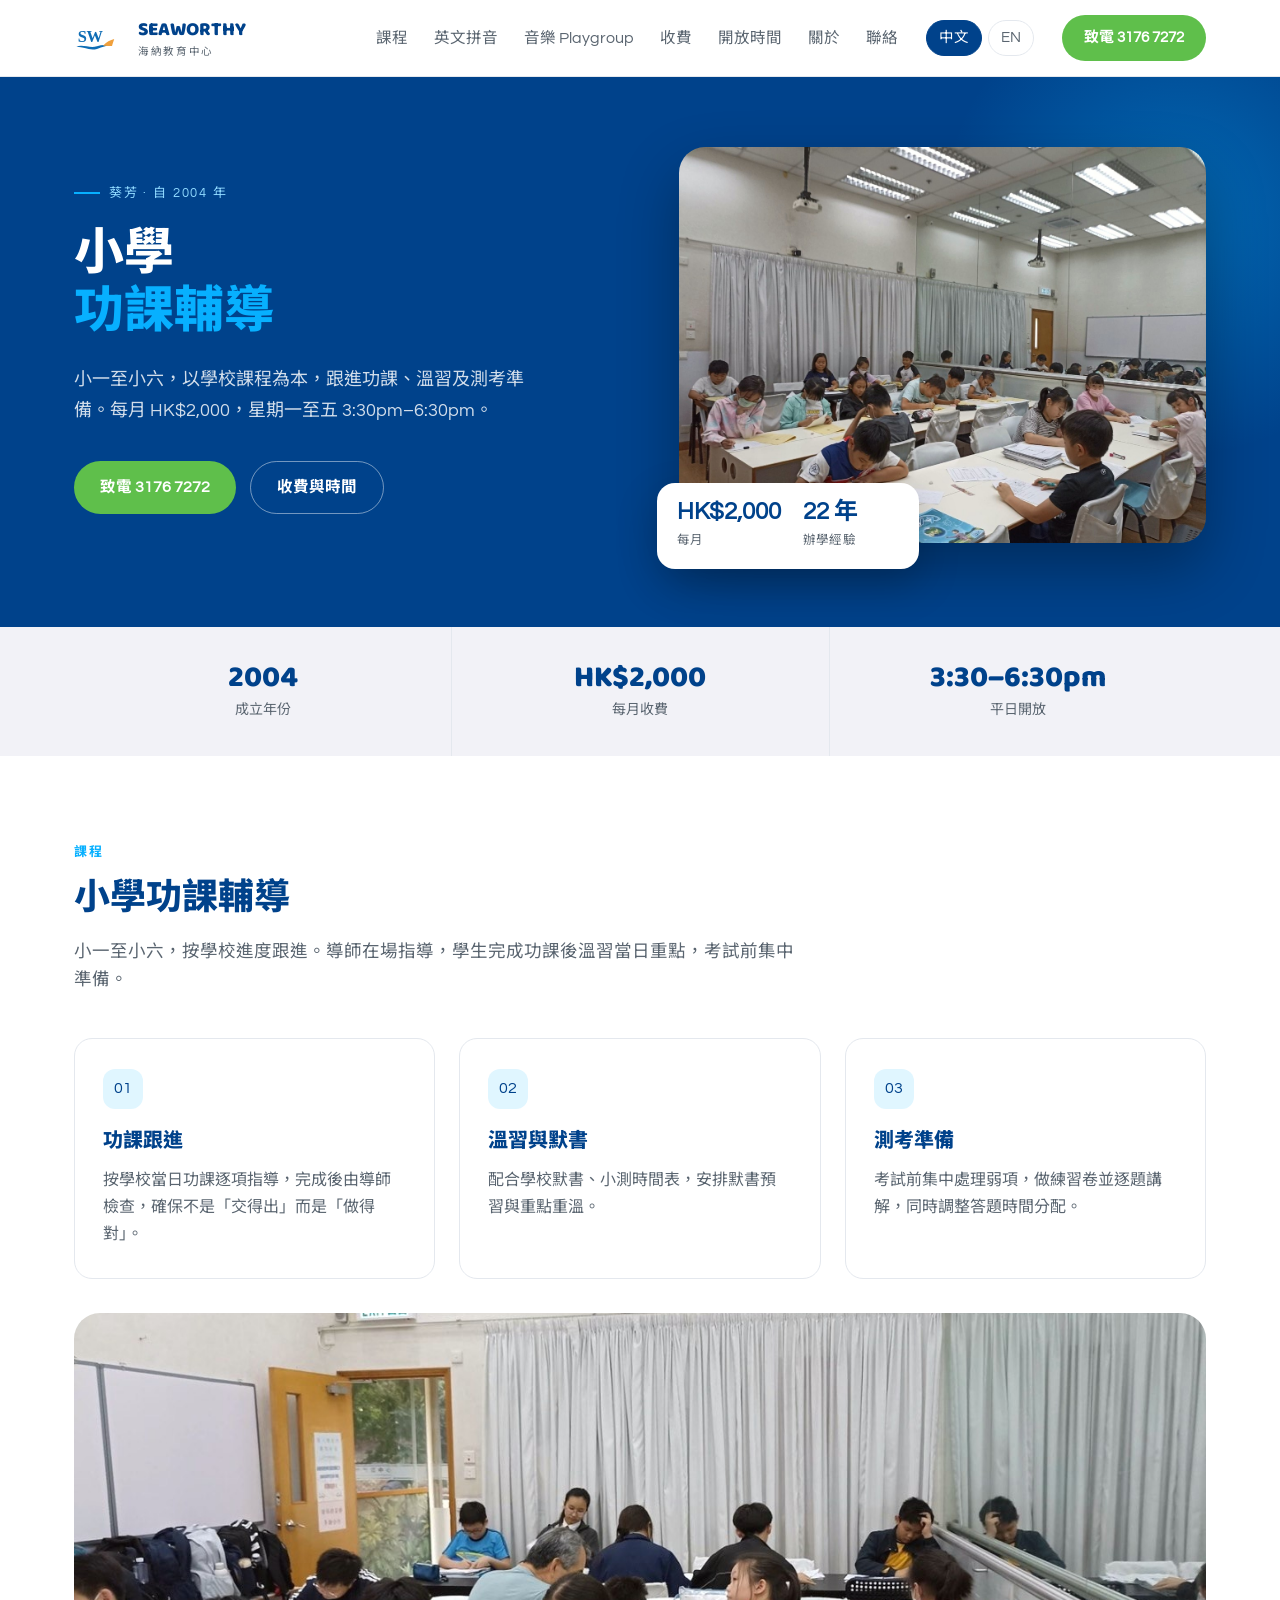
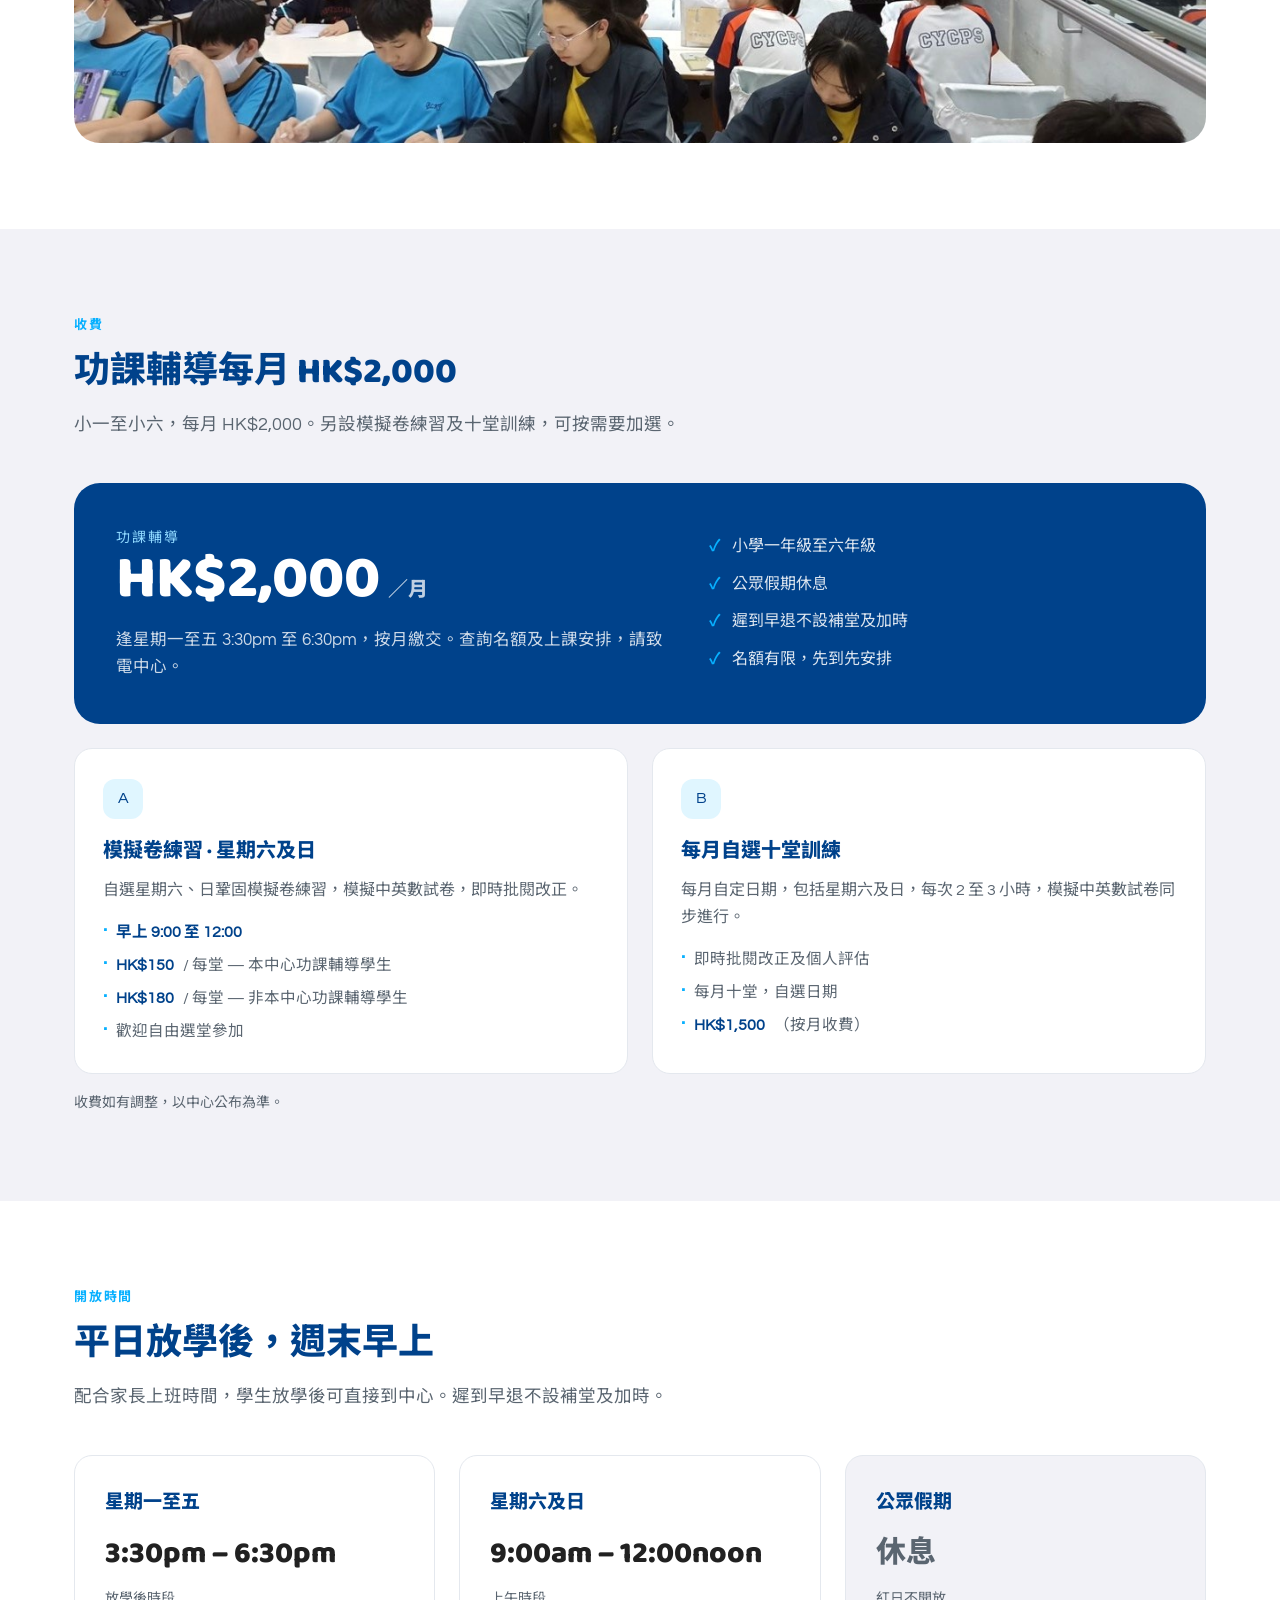
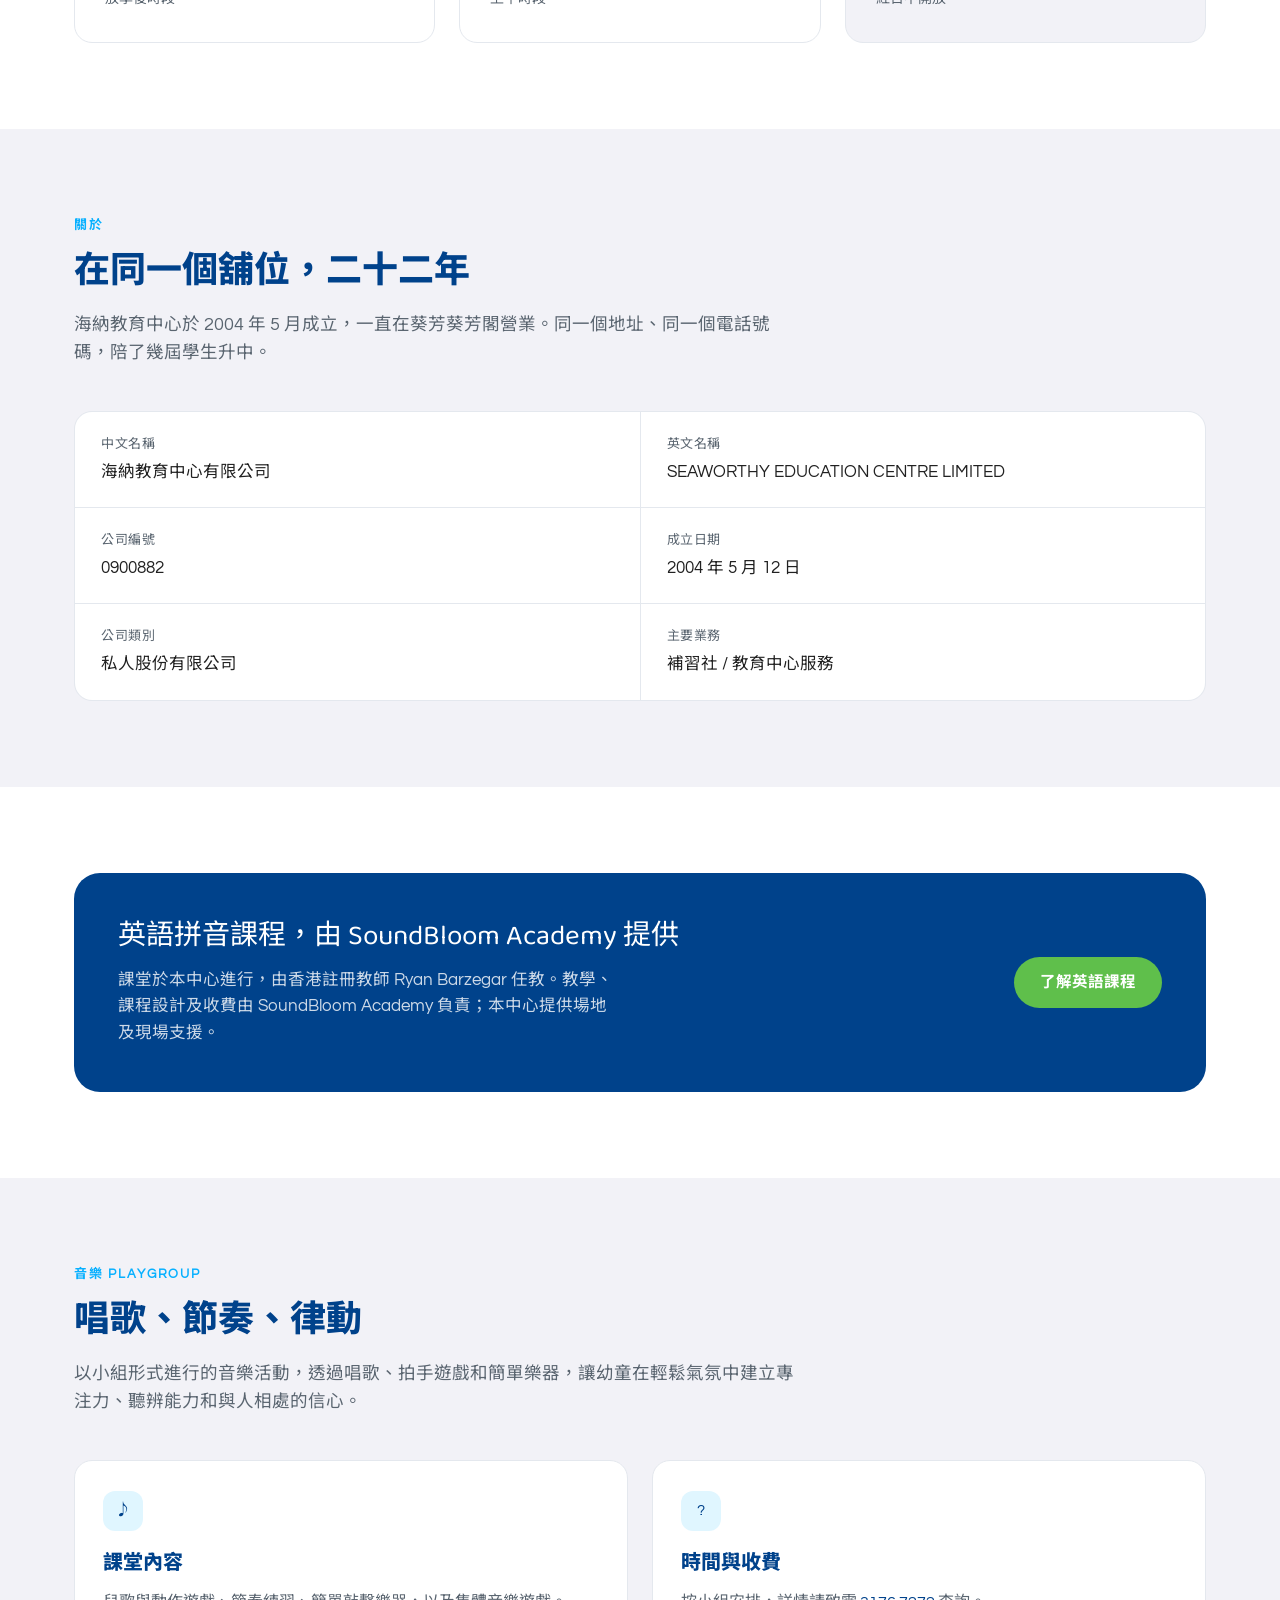
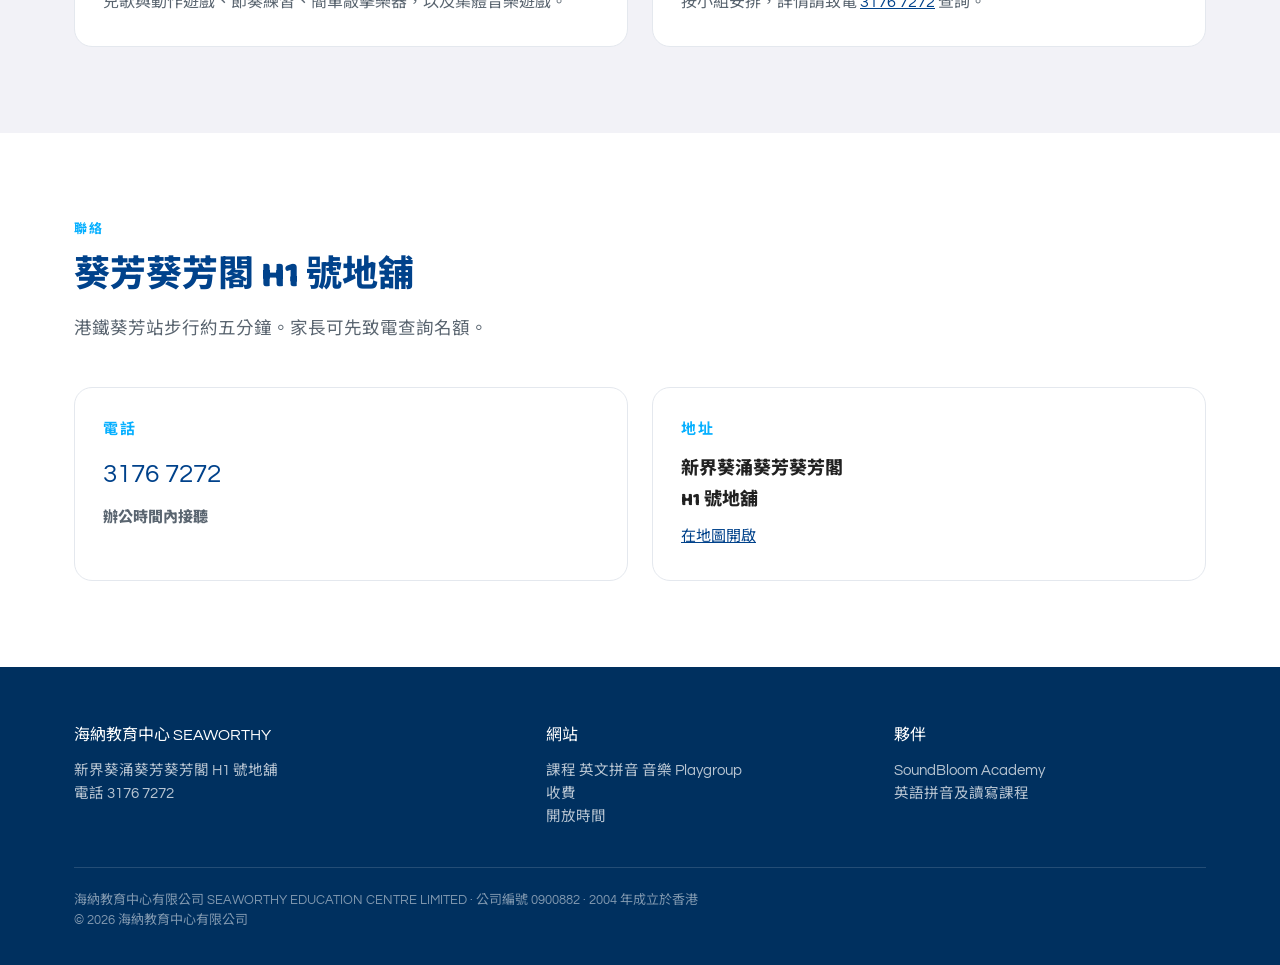
==== commit f2d669e0: "Correct homework support per 2026 flyer: P1-P6, HK$2,000, 3:30-6:30pm, no make-up for lateness" ====
--- a/index.html
+++ b/index.html
@@ -3,8 +3,8 @@
 <head>
 <meta charset="utf-8">
 <meta name="viewport" content="width=device-width,initial-scale=1">
-<title>海納教育中心 SEAWORTHY｜葵芳小學至初中補習班</title>
-<meta name="description" content="海納教育中心位於葵芳葵芳閣 H1 號地舖，2004 年成立，提供小學至初中補習班。每月 HK$1,000，平日 3:30–7:00pm、週末 9:00am–12:00noon 開放，公眾假期休息。電話 3176 7272。">
+<title>海納教育中心 SEAWORTHY｜葵芳小學功課輔導（小一至小六）</title>
+<meta name="description" content="海納教育中心位於葵芳葵芳閣 H1 號地舖，2004 年成立，提供小學功課輔導。每月 HK$2,000，小一至小六，星期一至五 3:30pm–6:30pm，公眾假期休息。電話 3176 7272。">
 <link rel="preconnect" href="https://fonts.googleapis.com">
 <link rel="preconnect" href="https://fonts.gstatic.com" crossorigin>
 <link href="https://fonts.googleapis.com/css2?family=Baloo+2:wght@700;800&family=Questrial&family=Noto+Sans+TC:wght@400;500;700;900&display=swap" rel="stylesheet">
@@ -37,8 +37,8 @@
   <div class="wrap">
     <div>
       <div class="eyebrow">葵芳 · 自 2004 年</div>
-      <h1>小學至初中<br><em>補習班</em></h1>
-      <p class="lede">以學校課程為本，跟進功課、溫習及測考準備。同一個收費，小一至中三適用。</p>
+      <h1>小學<br><em>功課輔導</em></h1>
+      <p class="lede">小一至小六，以學校課程為本，跟進功課、溫習及測考準備。每月 HK$2,000，<span style="white-space:nowrap">星期一至五 3:30pm–6:30pm</span>。</p>
       <div class="actions">
         <a class="btn btn-green" href="tel:+85231767272">致電 3176 7272</a>
         <a class="btn btn-ghost" href="#fees">收費與時間</a>
@@ -47,7 +47,7 @@
     <div class="hero-media">
       <img src="assets/classroom-hero-2026.jpg" alt="海納教育中心課室環境" width="2000" height="1321">
       <div class="float">
-        <div><b>HK$1,000</b><span>每月</span></div>
+        <div><b>HK$2,000</b><span>每月</span></div>
         <div><b>22 年</b><span>辦學經驗</span></div>
       </div>
     </div>
@@ -57,8 +57,8 @@
 <div class="stats">
   <div class="wrap">
     <div class="stat"><b>2004</b><span>成立年份</span></div>
-    <div class="stat"><b>HK$1,000</b><span>每月收費</span></div>
-    <div class="stat"><b>3:30–7pm</b><span>平日開放</span></div>
+    <div class="stat"><b>HK$2,000</b><span>每月收費</span></div>
+    <div class="stat"><b>3:30–6:30pm</b><span>平日開放</span></div>
   </div>
 </div>
 
@@ -66,8 +66,8 @@
   <div class="wrap">
     <div class="sec-head">
       <span class="kicker">課程</span>
-      <h2>小學至初中補習班</h2>
-      <p>小一至中三，按學校進度跟進。導師在場指導，學生完成功課後溫習當日重點，考試前集中準備。</p>
+      <h2>小學功課輔導</h2>
+      <p>小一至小六，按學校進度跟進。導師在場指導，學生完成功課後溫習當日重點，考試前集中準備。</p>
     </div>
     <div class="grid-3">
       <div class="card">
@@ -94,20 +94,20 @@
   <div class="wrap">
     <div class="sec-head">
       <span class="kicker">收費</span>
-      <h2>功課輔導每月 HK$1,000</h2>
-      <p>小一至中三，不設級別差異收費，亦不另收教材費。另設模擬卷練習及十堂訓練，可按需要加選。</p>
+      <h2>功課輔導每月 HK$2,000</h2>
+      <p>小一至小六，每月 HK$2,000。另設模擬卷練習及十堂訓練，可按需要加選。</p>
     </div>
 
     <div class="price-card">
       <div>
         <div style="font-size:14px;letter-spacing:.14em;text-transform:uppercase;color:#8FD9FF">功課輔導</div>
-        <div class="amount">HK$1,000<small>／月</small></div>
-        <p style="margin-top:18px;color:rgba(255,255,255,.8);font-size:16.5px">按月計算，按月繳交。查詢名額及上課安排，請致電中心。</p>
+        <div class="amount">HK$2,000<small>／月</small></div>
+        <p style="margin-top:18px;color:rgba(255,255,255,.8);font-size:16.5px">逢星期一至五 3:30pm 至 6:30pm，按月繳交。查詢名額及上課安排，請致電中心。</p>
       </div>
       <ul>
-        <li>小學一年級至中學三年級</li>
-        <li>不設級別附加費</li>
-        <li>教材及練習由中心提供</li>
+        <li>小學一年級至六年級</li>
+        <li>公眾假期休息</li>
+        <li>遲到早退不設補堂及加時</li>
         <li>名額有限，先到先安排</li>
       </ul>
     </div>
@@ -145,12 +145,12 @@
     <div class="sec-head">
       <span class="kicker">開放時間</span>
       <h2>平日放學後，週末早上</h2>
-      <p>配合家長上班時間，學生放學後可直接到中心。公眾假期休息。</p>
+      <p>配合家長上班時間，學生放學後可直接到中心。遲到早退不設補堂及加時。</p>
     </div>
     <div class="grid-3">
       <div class="time-card">
         <h3>星期一至五</h3>
-        <div class="big">3:30pm – 7:00pm</div>
+        <div class="big">3:30pm – 6:30pm</div>
         <div class="note">放學後時段</div>
       </div>
       <div class="time-card">
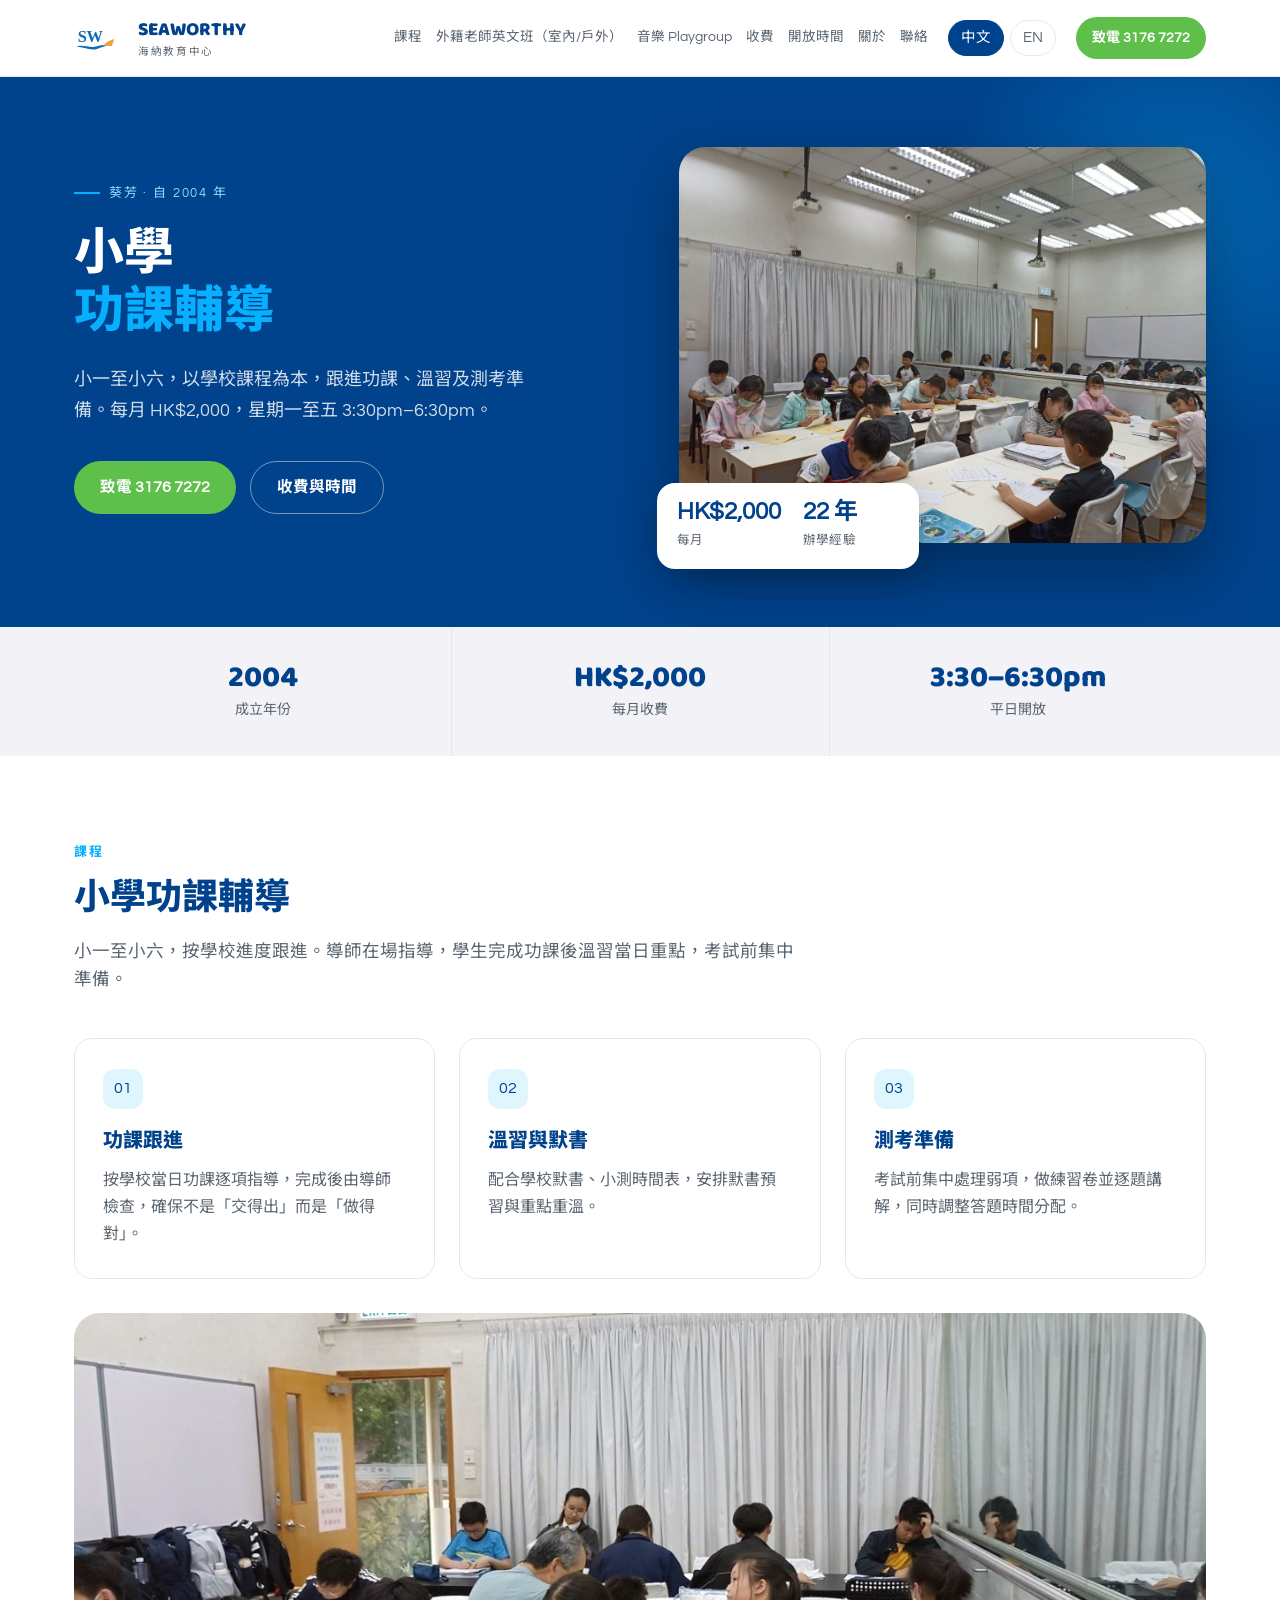
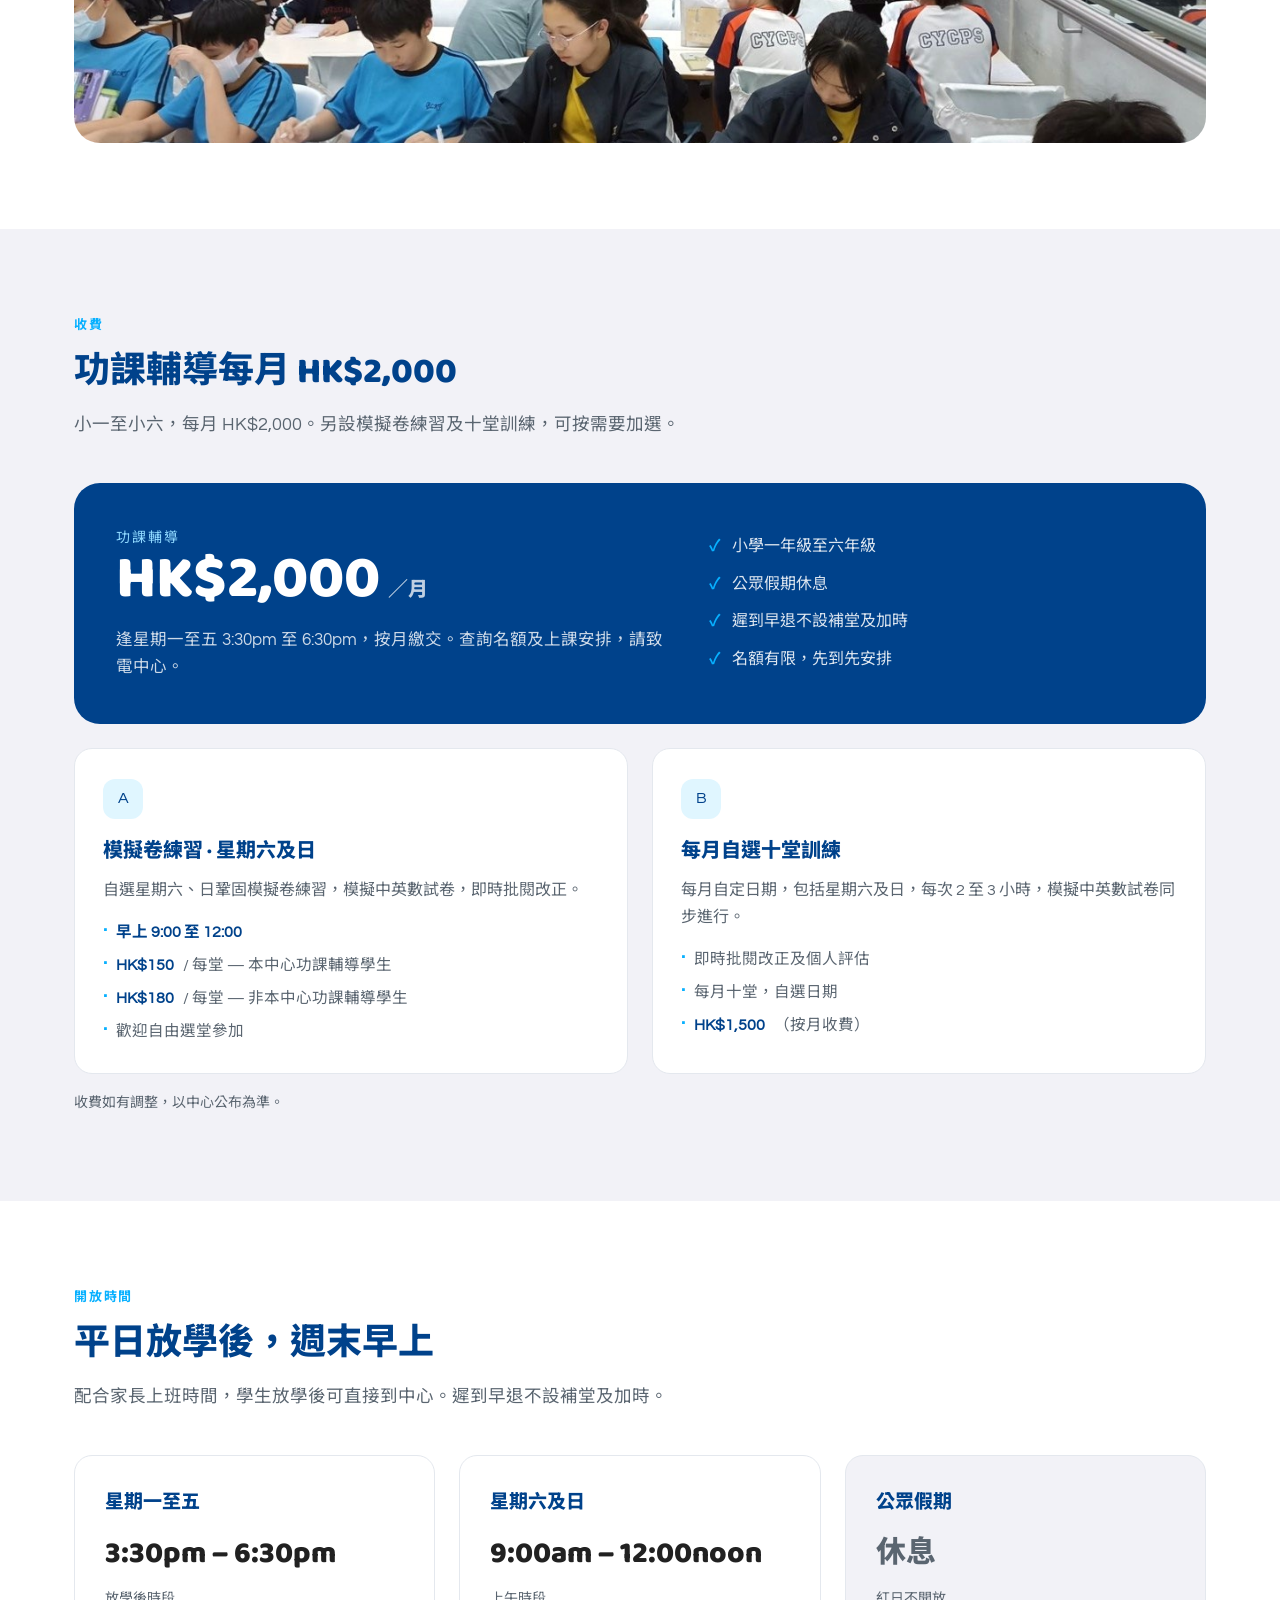
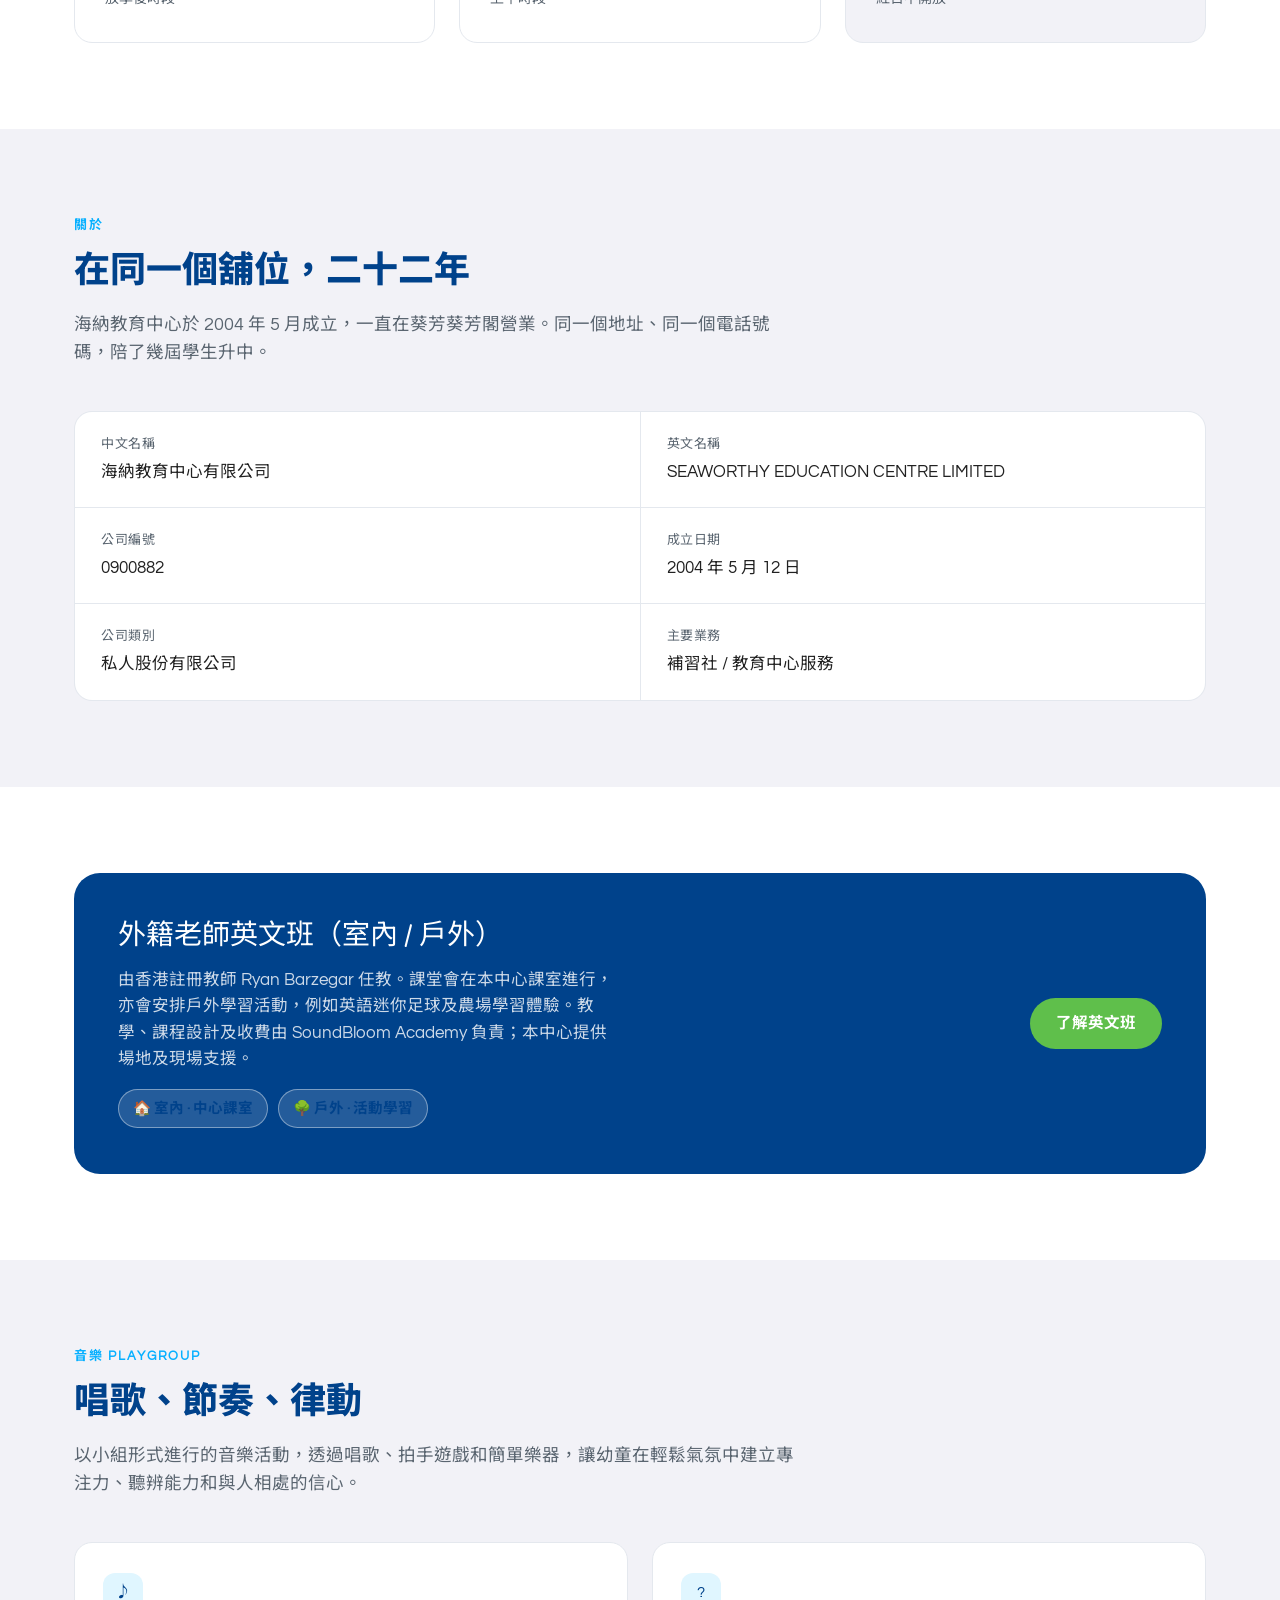
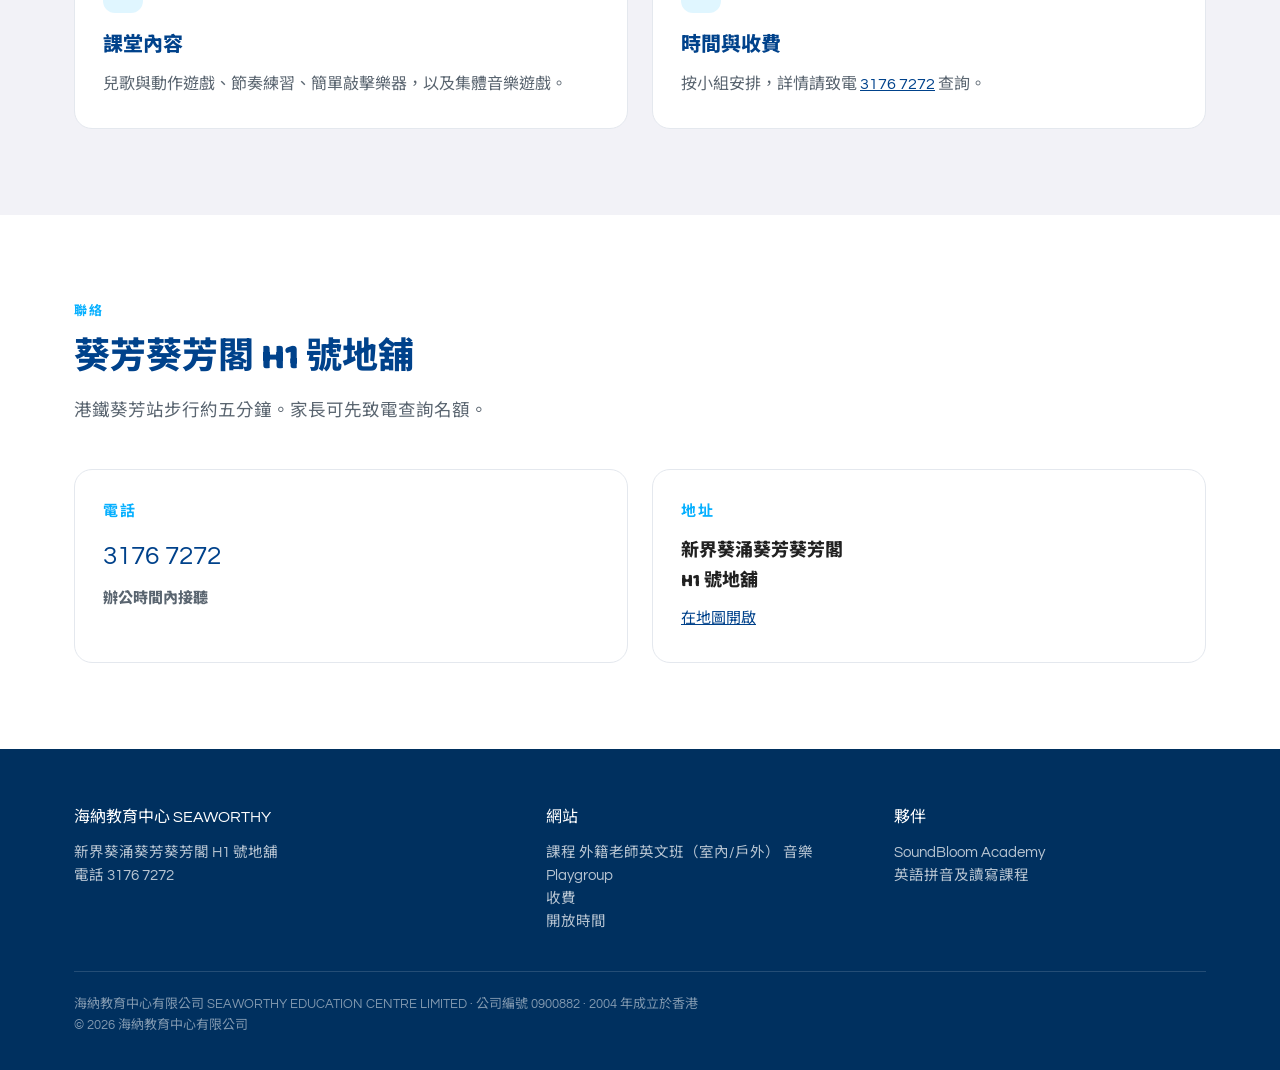
==== commit 1c7ffd53: "Rename phonics tab to 外籍老師英文班（室內/戶外）, add indoor/outdoor chips, fix header wrapping" ====
--- a/index.html
+++ b/index.html
@@ -21,7 +21,7 @@
     </a>
     <nav>
       <a href="#courses">課程</a>
-      <a href="#phonics">英文拼音</a>
+      <a href="#phonics">外籍老師英文班（室內/戶外）</a>
       <a href="#music">音樂 Playgroup</a>
       <a href="#fees">收費</a>
       <a href="#hours">開放時間</a>
@@ -189,10 +189,11 @@
   <div class="wrap">
     <div class="partner">
       <div>
-        <h3>英語拼音課程，由 SoundBloom Academy 提供</h3>
-        <p>課堂於本中心進行，由香港註冊教師 Ryan Barzegar 任教。教學、課程設計及收費由 SoundBloom Academy 負責；本中心提供場地及現場支援。</p>
-      </div>
-      <a class="btn btn-green" href="https://kamtochan22.github.io/soundbloom-site/zh/" target="_blank" rel="noopener">了解英語課程</a>
+        <h3>外籍老師英文班（室內 / 戶外）</h3>
+        <p>由香港註冊教師 Ryan Barzegar 任教。課堂會在本中心課室進行，亦會安排戶外學習活動，例如英語迷你足球及農場學習體驗。教學、課程設計及收費由 SoundBloom Academy 負責；本中心提供場地及現場支援。</p>
+        <div class="chips-row"><span>🏠 室內 · 中心課室</span><span>🌳 戶外 · 活動學習</span></div>
+      </div>
+      <a class="btn btn-green" href="https://kamtochan22.github.io/soundbloom-site/zh/" target="_blank" rel="noopener">了解英文班</a>
     </div>
   </div>
 </section>
@@ -252,7 +253,7 @@
       <div>
         <b>網站</b>
         <a href="#courses">課程</a>
-      <a href="#phonics">英文拼音</a>
+      <a href="#phonics">外籍老師英文班（室內/戶外）</a>
       <a href="#music">音樂 Playgroup</a><br>
         <a href="#fees">收費</a><br>
         <a href="#hours">開放時間</a>
--- a/assets/style.css
+++ b/assets/style.css
@@ -213,3 +213,18 @@
 /* keep the hours on one line */
 .time-card .big{font-size:30px;white-space:nowrap}
 @media(max-width:1100px){.time-card .big{font-size:26px}}
+
+/* indoor / outdoor chips */
+.chips-row{display:flex;flex-wrap:wrap;gap:10px;margin-top:16px}
+.chips-row span{
+  display:inline-flex;align-items:center;gap:7px;font-size:14.5px;font-weight:700;color:var(--navy);
+  background:rgba(255,255,255,.14);border:1.5px solid rgba(255,255,255,.4);
+  border-radius:999px;padding:7px 14px;
+}
+
+/* header: keep long nav labels on one line */
+.top .wrap{gap:20px;flex-wrap:wrap;row-gap:6px;height:auto;min-height:76px;padding-top:10px;padding-bottom:10px}
+nav{gap:18px;font-size:14.5px;flex-wrap:wrap;row-gap:6px}
+nav a{white-space:nowrap}
+.top .logo small{white-space:nowrap}
+@media(max-width:1280px){nav{font-size:13.5px;gap:14px}.top .btn{padding:10px 16px;font-size:14px}}
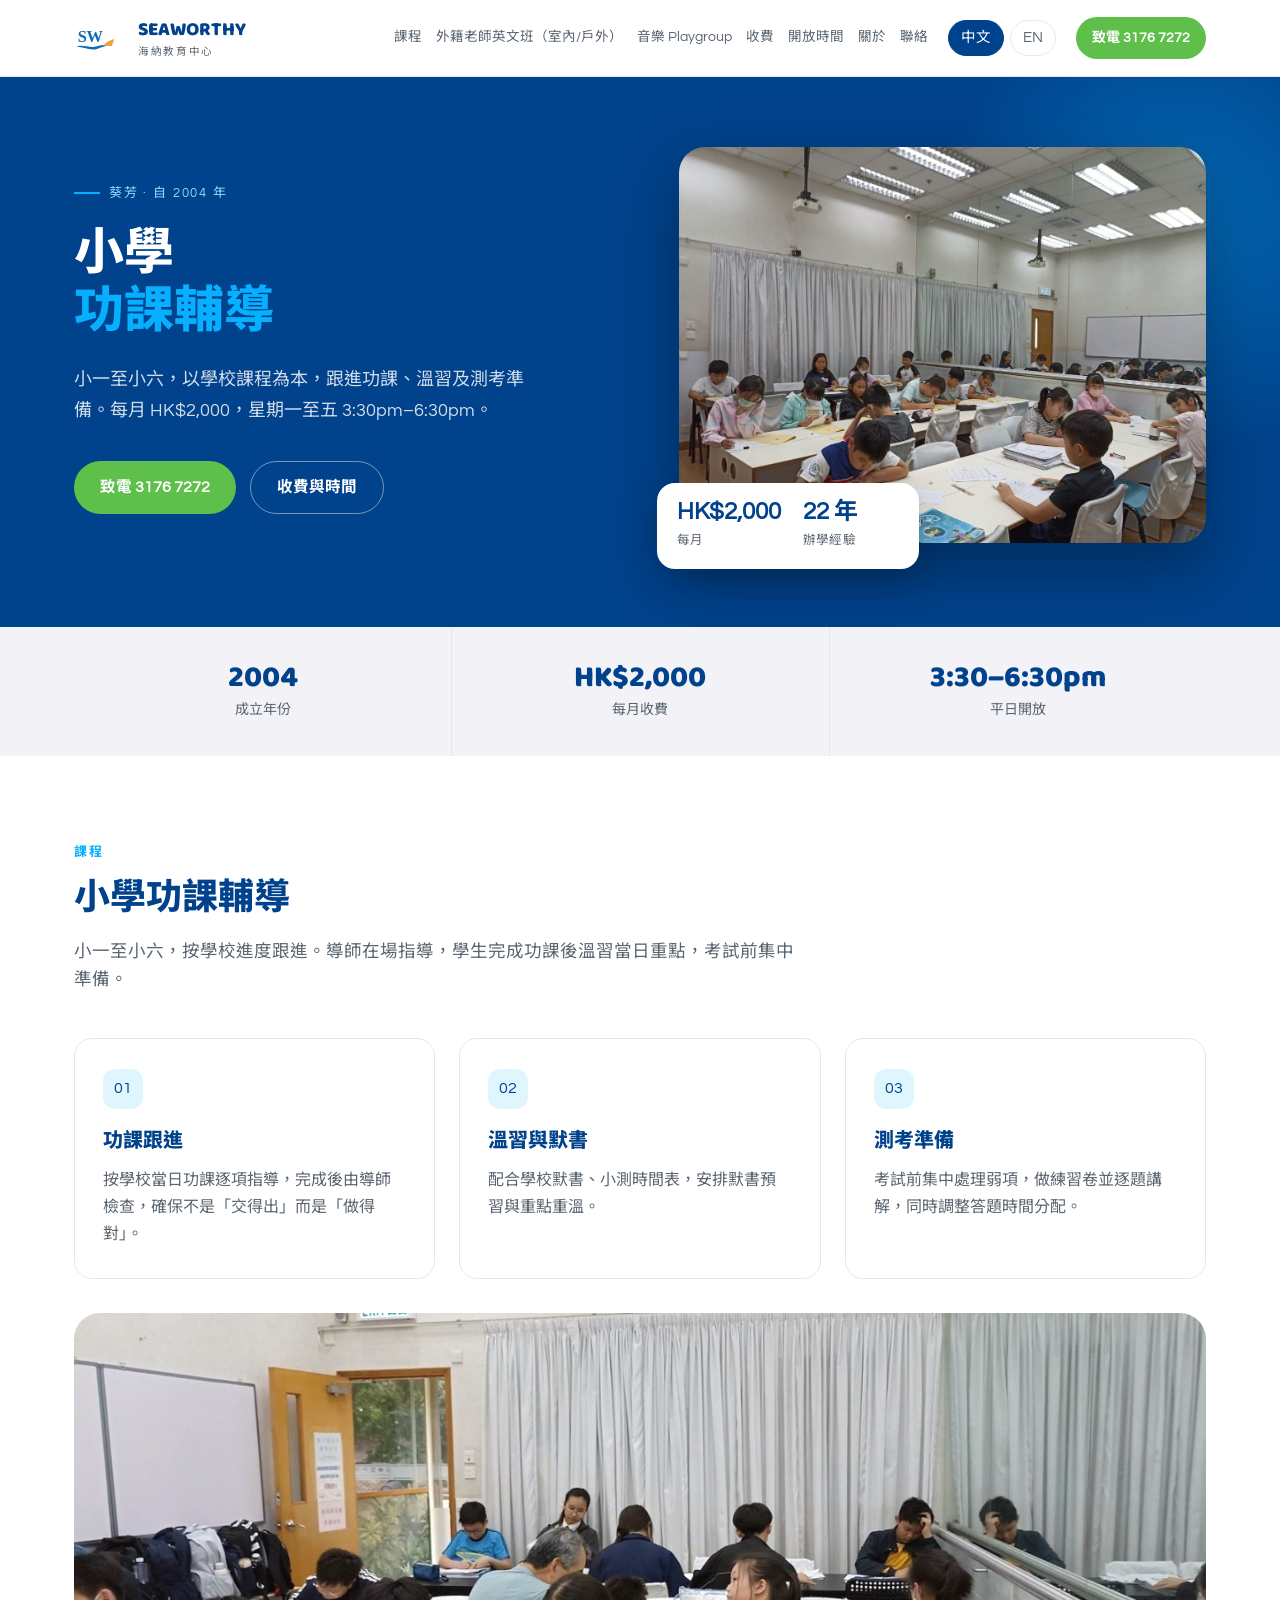
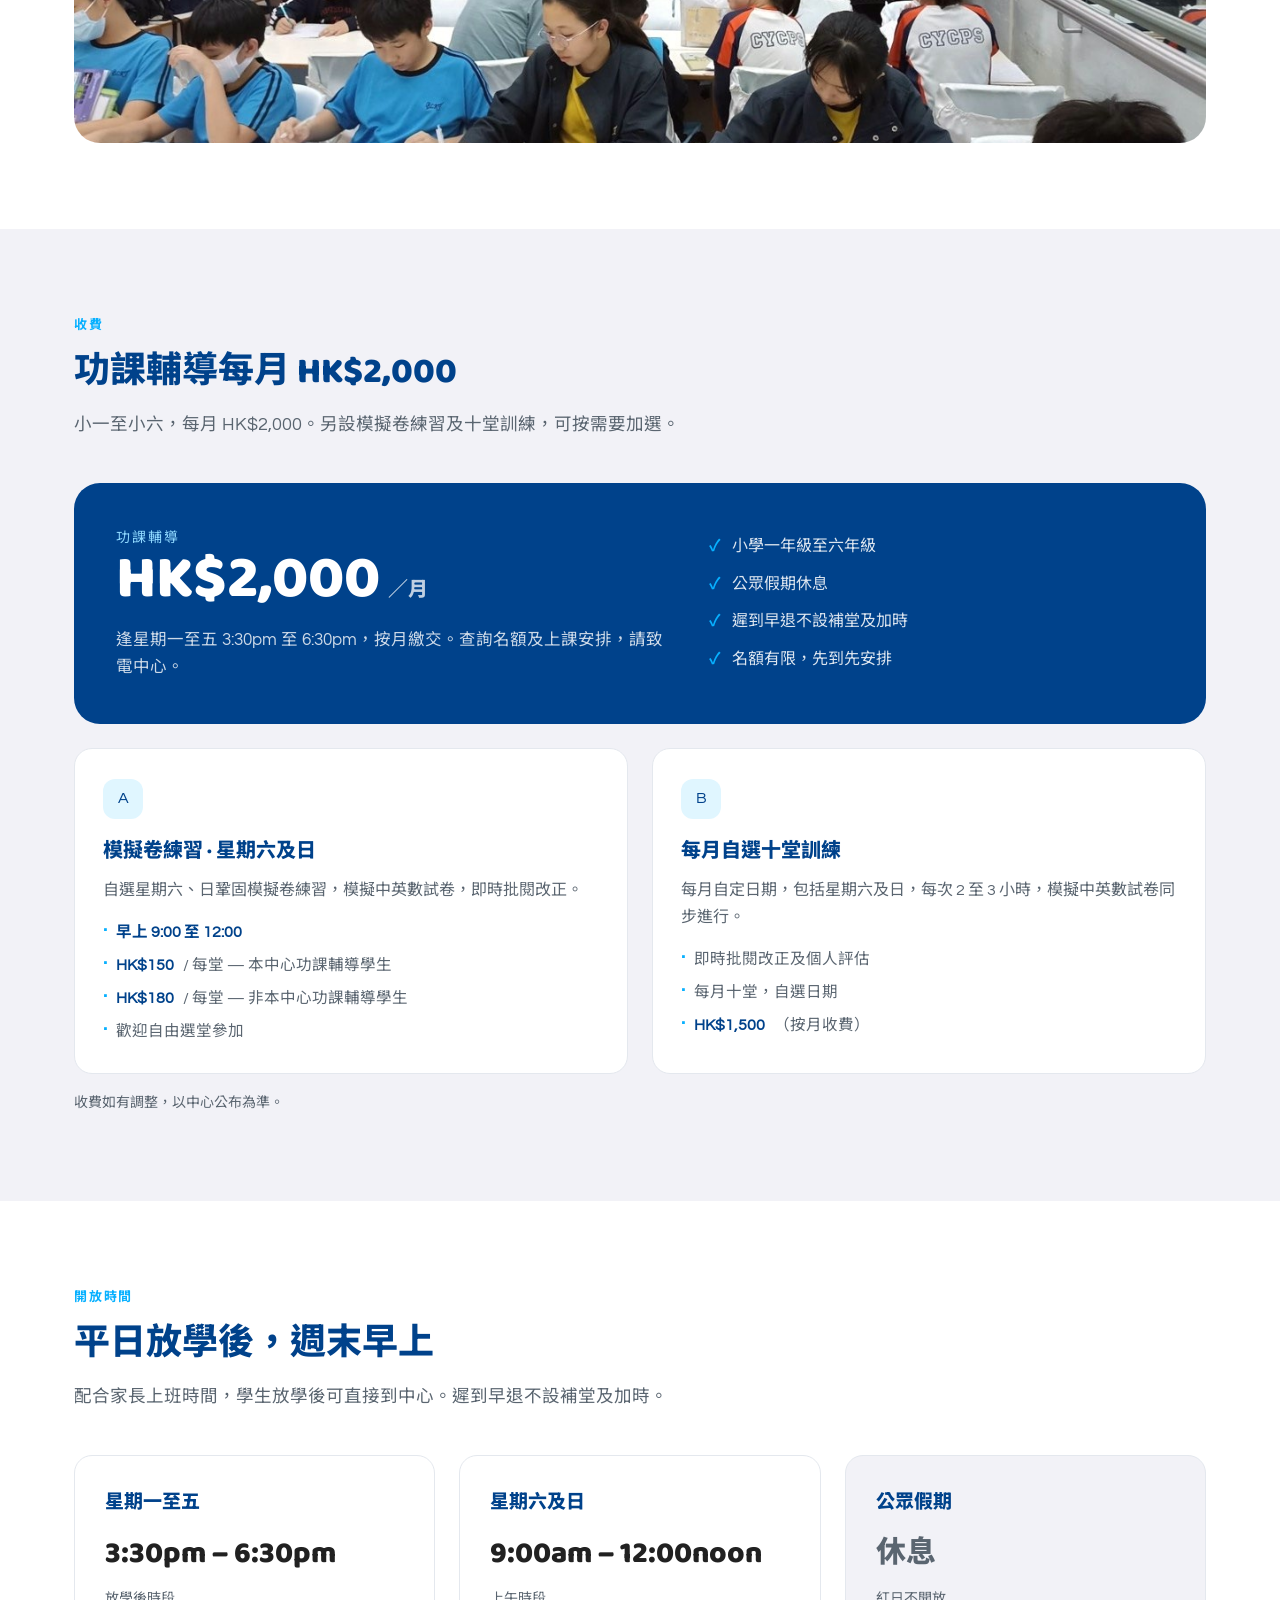
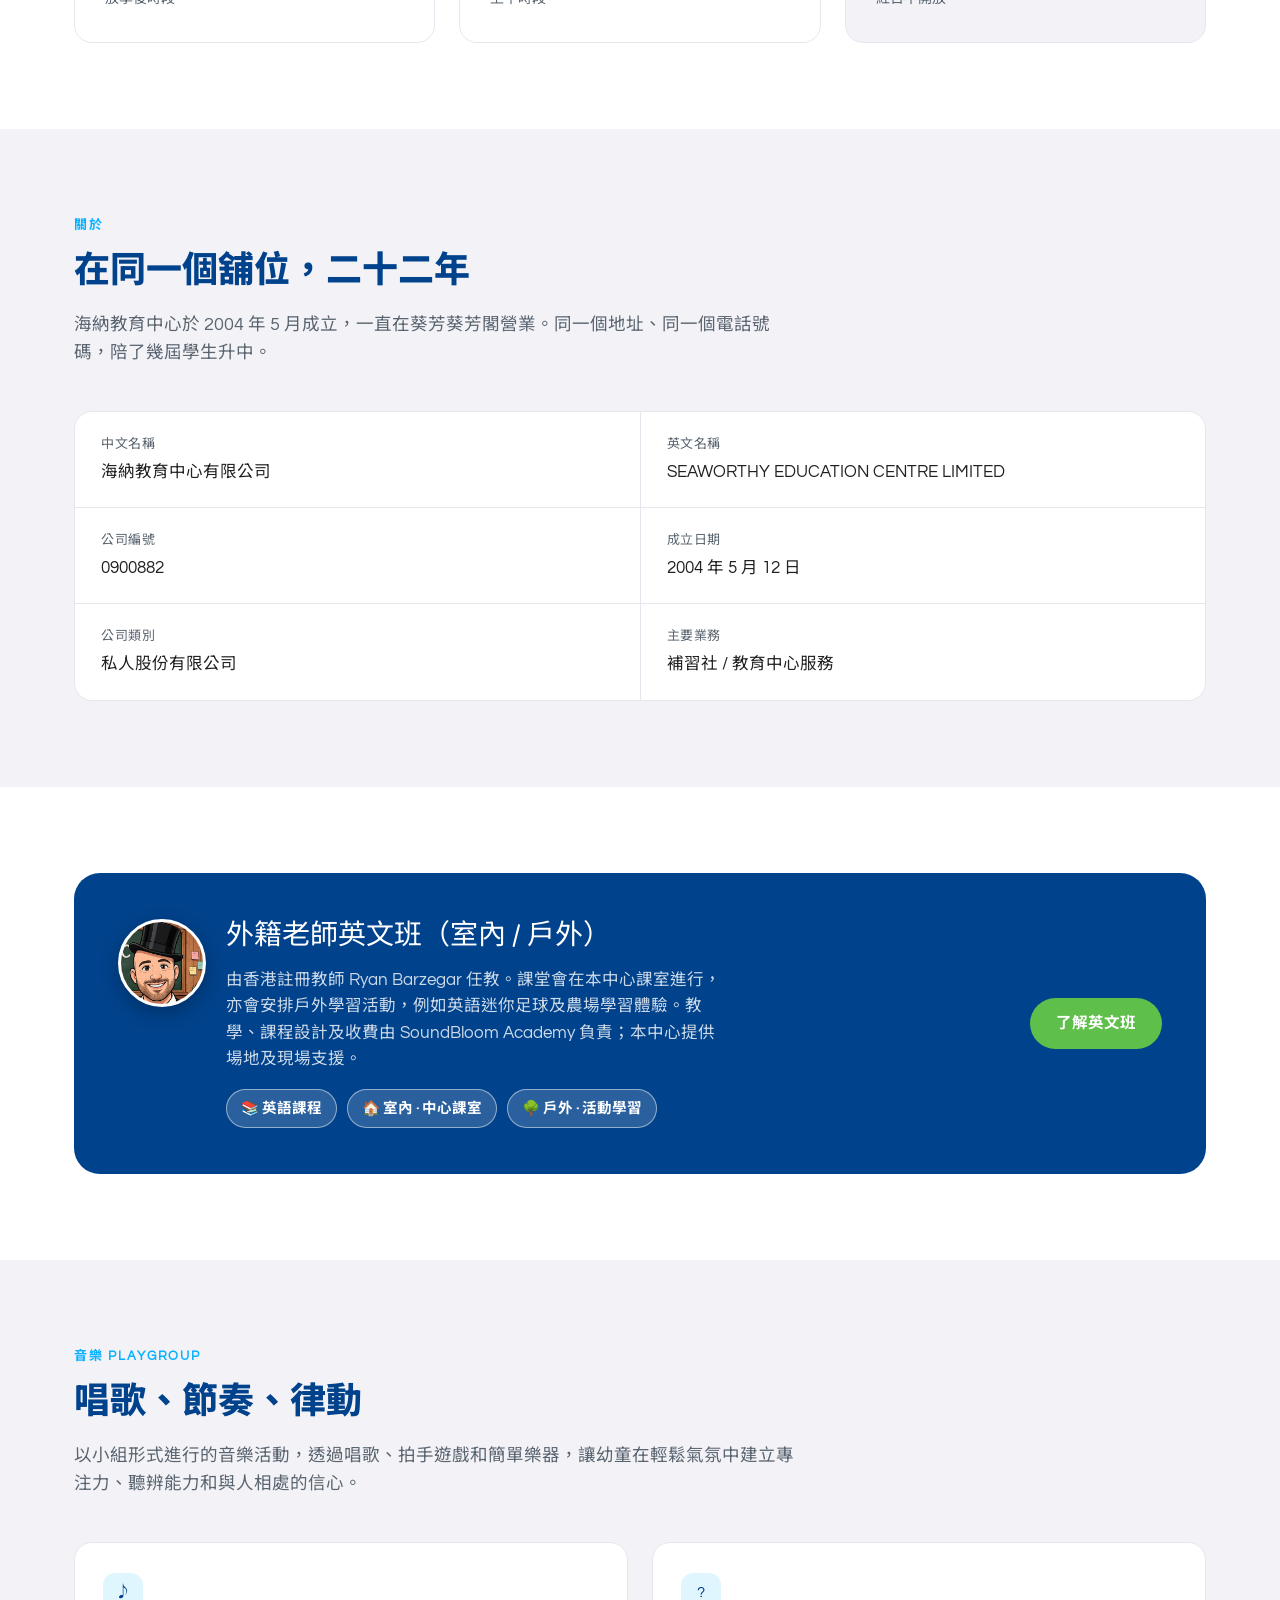
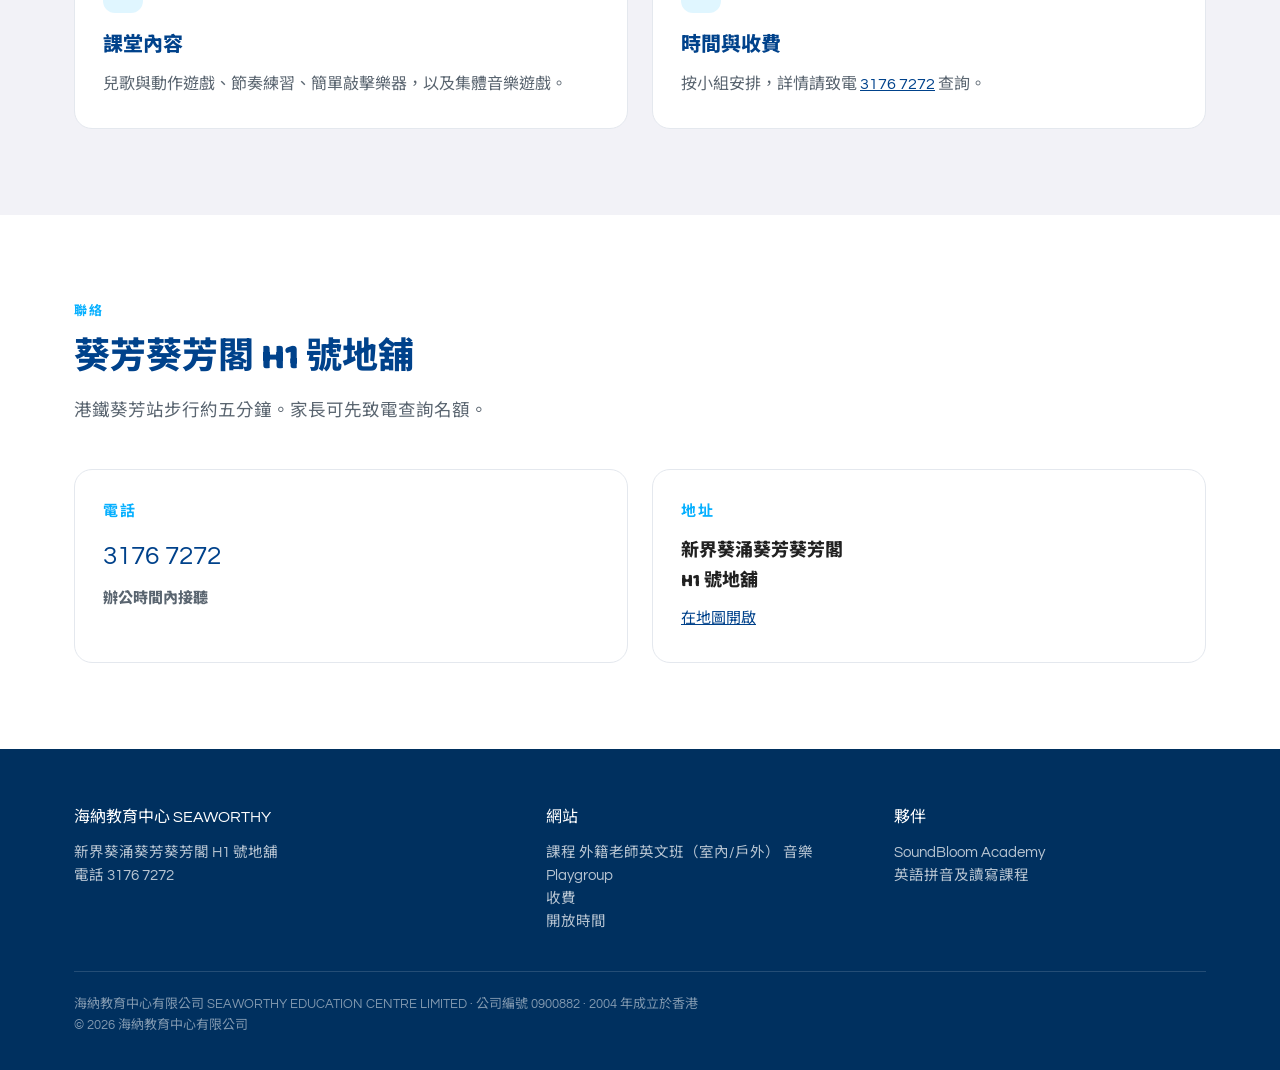
==== commit e1c347c7: "English-class card: Ryan avatar + book/indoor/outdoor chips; mobile header 3 rows; cache-bust v8" ====
--- a/index.html
+++ b/index.html
@@ -9,7 +9,7 @@
 <link rel="preconnect" href="https://fonts.gstatic.com" crossorigin>
 <link href="https://fonts.googleapis.com/css2?family=Baloo+2:wght@700;800&family=Questrial&family=Noto+Sans+TC:wght@400;500;700;900&display=swap" rel="stylesheet">
 <link rel="icon" href="assets/logo-sw.svg" type="image/svg+xml">
-<link rel="stylesheet" href="assets/style.css">
+<link rel="stylesheet" href="assets/style.css?v=8">
 </head>
 <body>
 
@@ -188,10 +188,13 @@
 <section id="phonics">
   <div class="wrap">
     <div class="partner">
-      <div>
-        <h3>外籍老師英文班（室內 / 戶外）</h3>
-        <p>由香港註冊教師 Ryan Barzegar 任教。課堂會在本中心課室進行，亦會安排戶外學習活動，例如英語迷你足球及農場學習體驗。教學、課程設計及收費由 SoundBloom Academy 負責；本中心提供場地及現場支援。</p>
-        <div class="chips-row"><span>🏠 室內 · 中心課室</span><span>🌳 戶外 · 活動學習</span></div>
+      <div class="partner-main">
+        <img class="partner-face" src="assets/ryan-avatar.jpg" alt="Ryan Barzegar">
+        <div>
+          <h3>外籍老師英文班（室內 / 戶外）</h3>
+          <p>由香港註冊教師 Ryan Barzegar 任教。課堂會在本中心課室進行，亦會安排戶外學習活動，例如英語迷你足球及農場學習體驗。教學、課程設計及收費由 SoundBloom Academy 負責；本中心提供場地及現場支援。</p>
+          <div class="chips-row"><span>📚 英語課程</span><span>🏠 室內 · 中心課室</span><span>🌳 戶外 · 活動學習</span></div>
+        </div>
       </div>
       <a class="btn btn-green" href="https://kamtochan22.github.io/soundbloom-site/zh/" target="_blank" rel="noopener">了解英文班</a>
     </div>
--- a/assets/style.css
+++ b/assets/style.css
@@ -228,3 +228,35 @@
 nav a{white-space:nowrap}
 .top .logo small{white-space:nowrap}
 @media(max-width:1280px){nav{font-size:13.5px;gap:14px}.top .btn{padding:10px 16px;font-size:14px}}
+
+/* ---------- mobile header: clean 3 rows ---------- */
+@media(max-width:900px){
+  .top .wrap{
+    display:flex;flex-wrap:wrap;align-items:center;
+    gap:10px 12px;height:auto;padding:12px 18px 14px;
+  }
+  .logo{order:1}
+  .lang{order:2;margin-left:auto}
+  nav{
+    order:3;width:100%;margin:0;display:flex;gap:16px;
+    font-size:14px;overflow-x:auto;padding:2px 0 6px;
+    -webkit-overflow-scrolling:touch;scrollbar-width:none;
+  }
+  nav::-webkit-scrollbar{display:none}
+  nav a{white-space:nowrap;padding:2px 0}
+  .top .btn{order:4;width:100%;height:46px;padding:0 18px;font-size:15px;justify-content:center}
+  .chips-row{display:grid;gap:8px;margin-top:14px}
+  .chips-row span{width:100%;justify-content:flex-start}
+}
+
+/* partner card with Ryan's avatar */
+.partner-main{display:flex;gap:20px;align-items:flex-start}
+.partner-face{
+  flex:none;width:88px;height:88px;border-radius:50%;object-fit:cover;object-position:50% 30%;
+  border:3px solid #fff;box-shadow:0 6px 18px rgba(0,0,0,.25);background:#fff;
+}
+@media(max-width:700px){
+  .partner-main{gap:14px}
+  .partner-face{width:68px;height:68px}
+}
+.partner .chips-row span{color:#fff;background:rgba(255,255,255,.16);border-color:rgba(255,255,255,.5)}
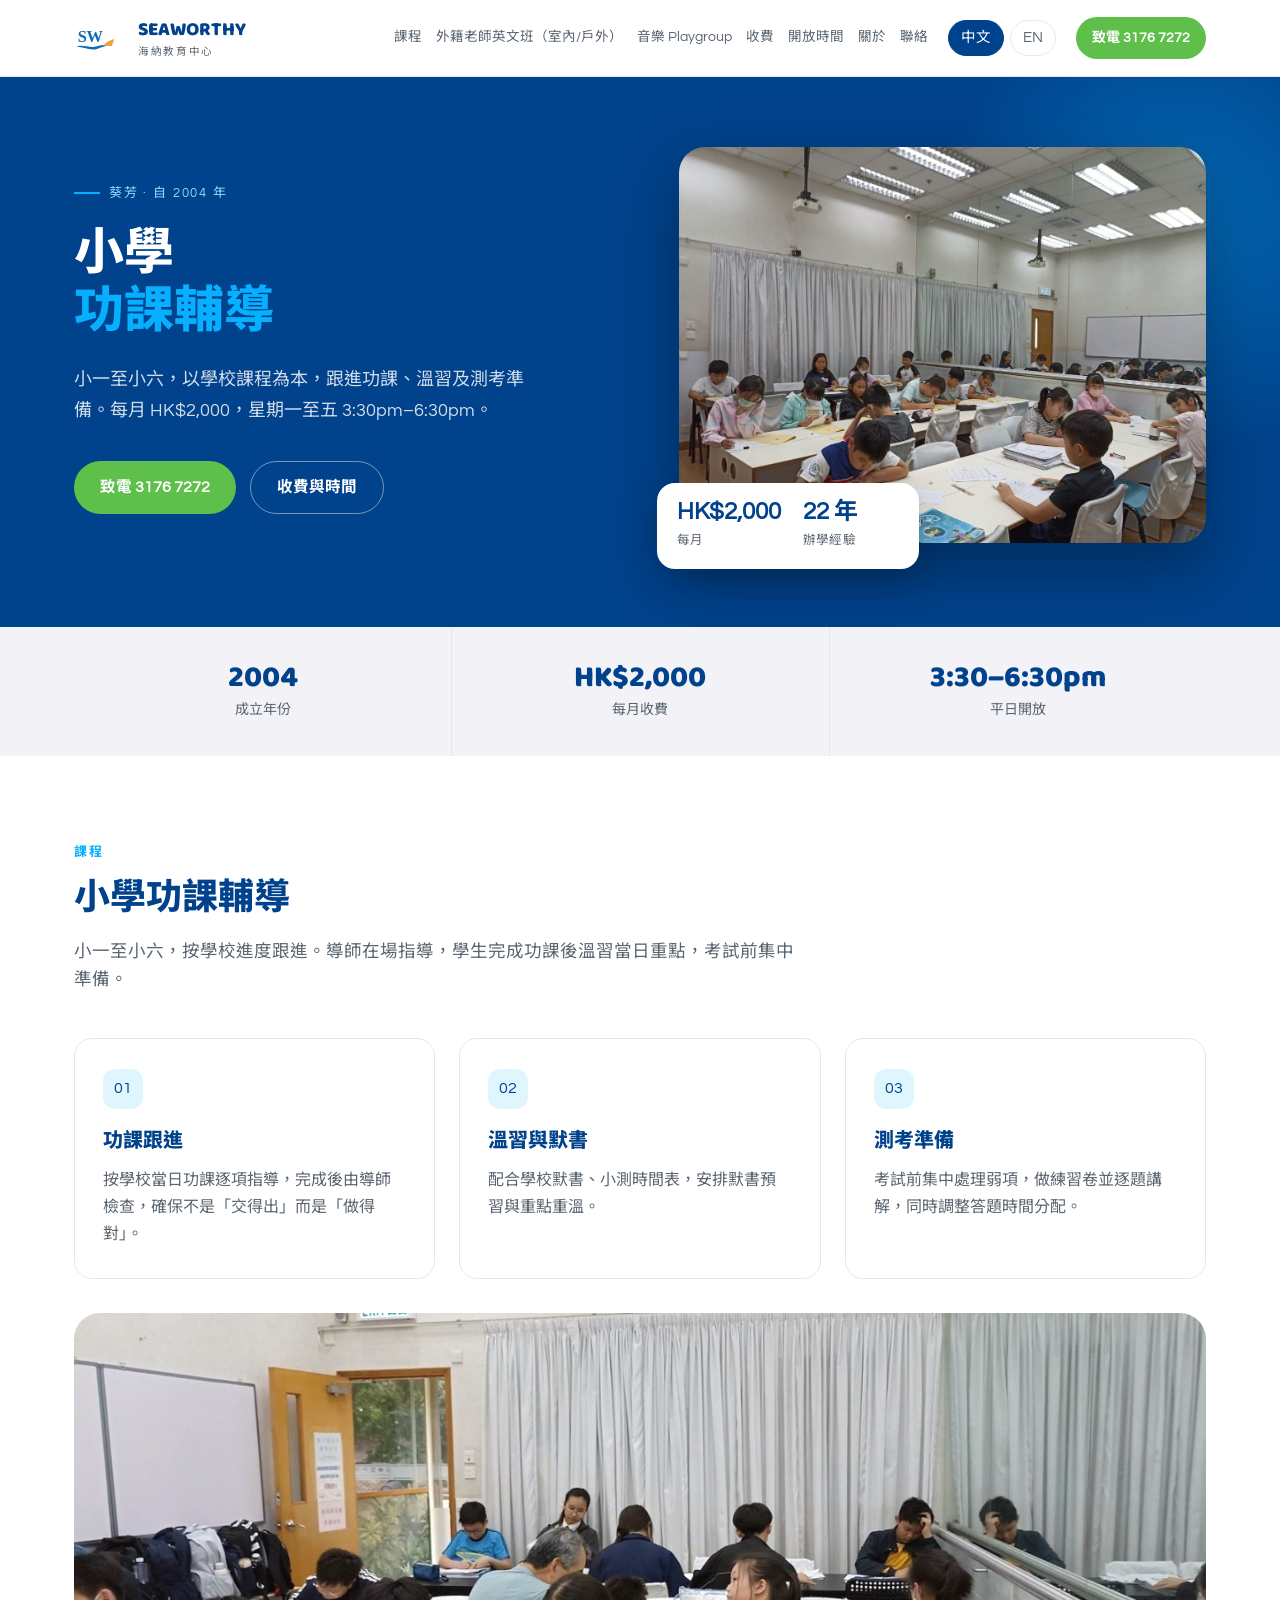
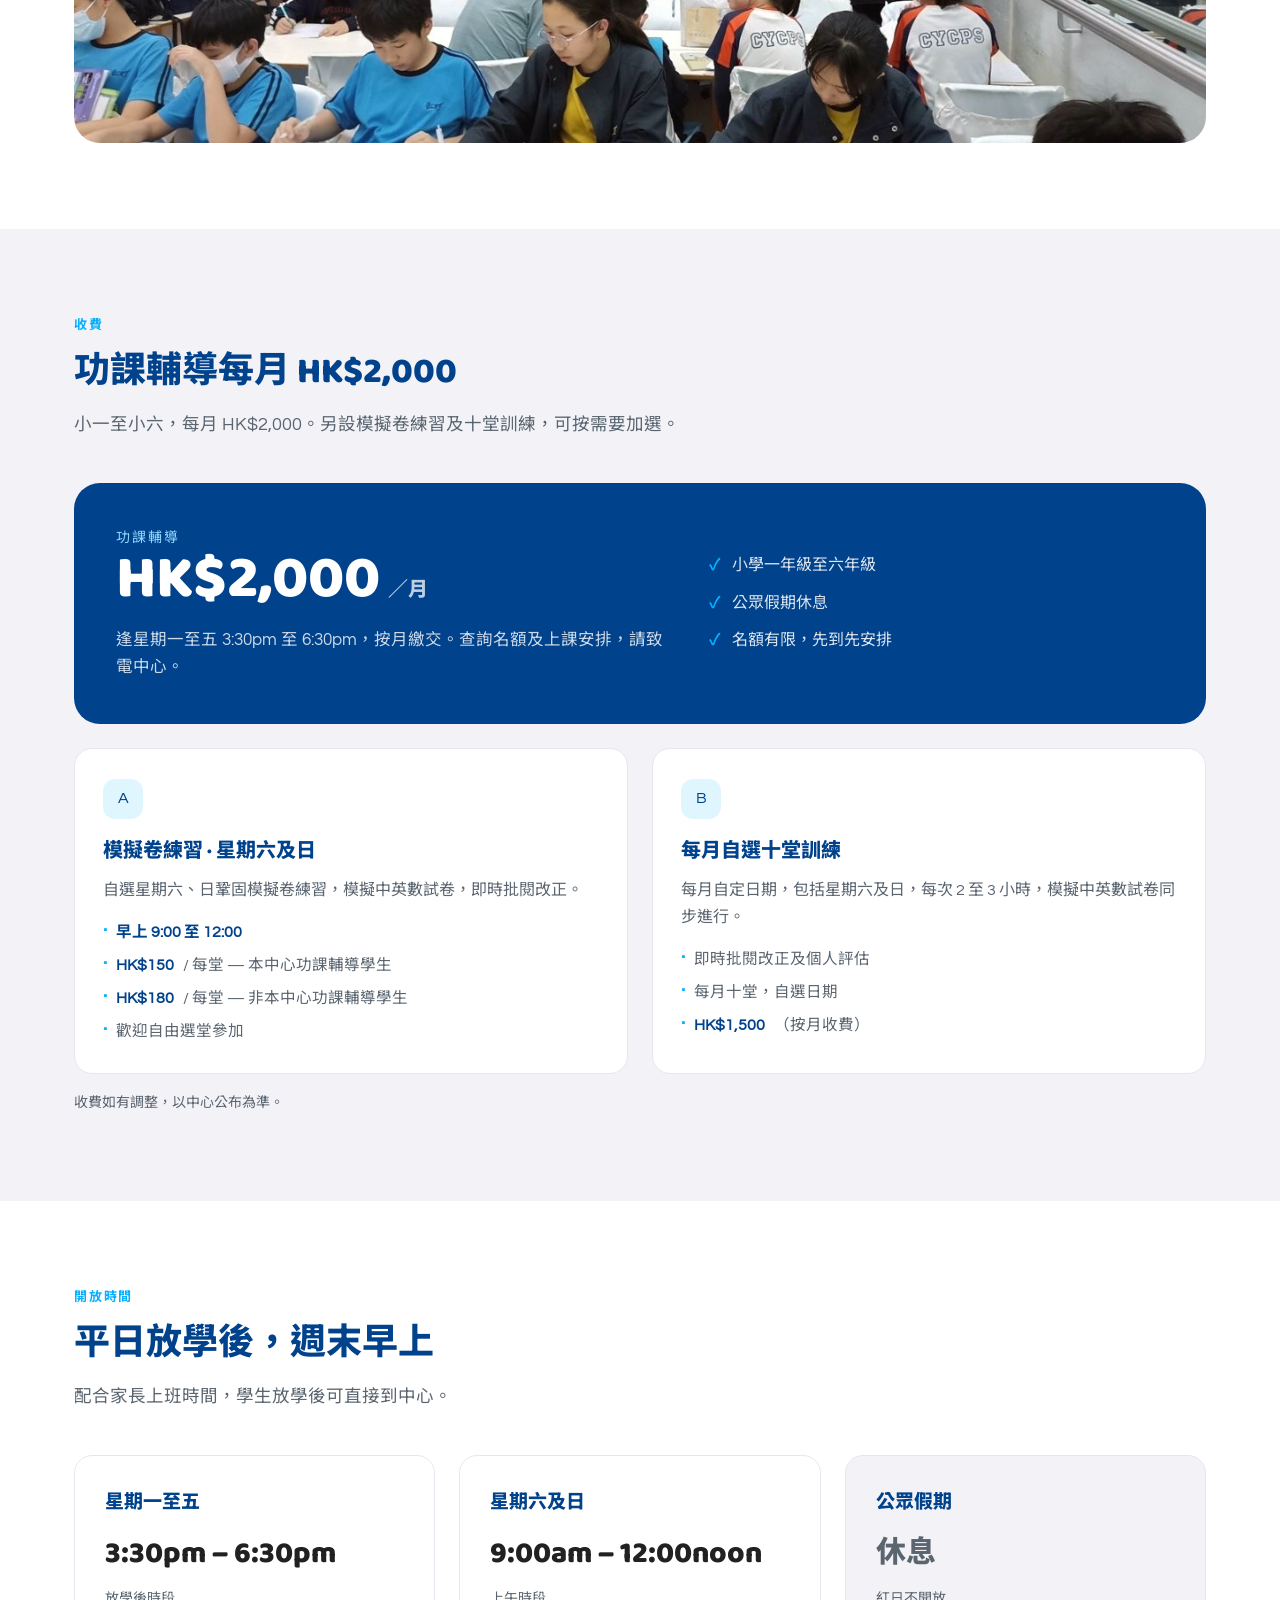
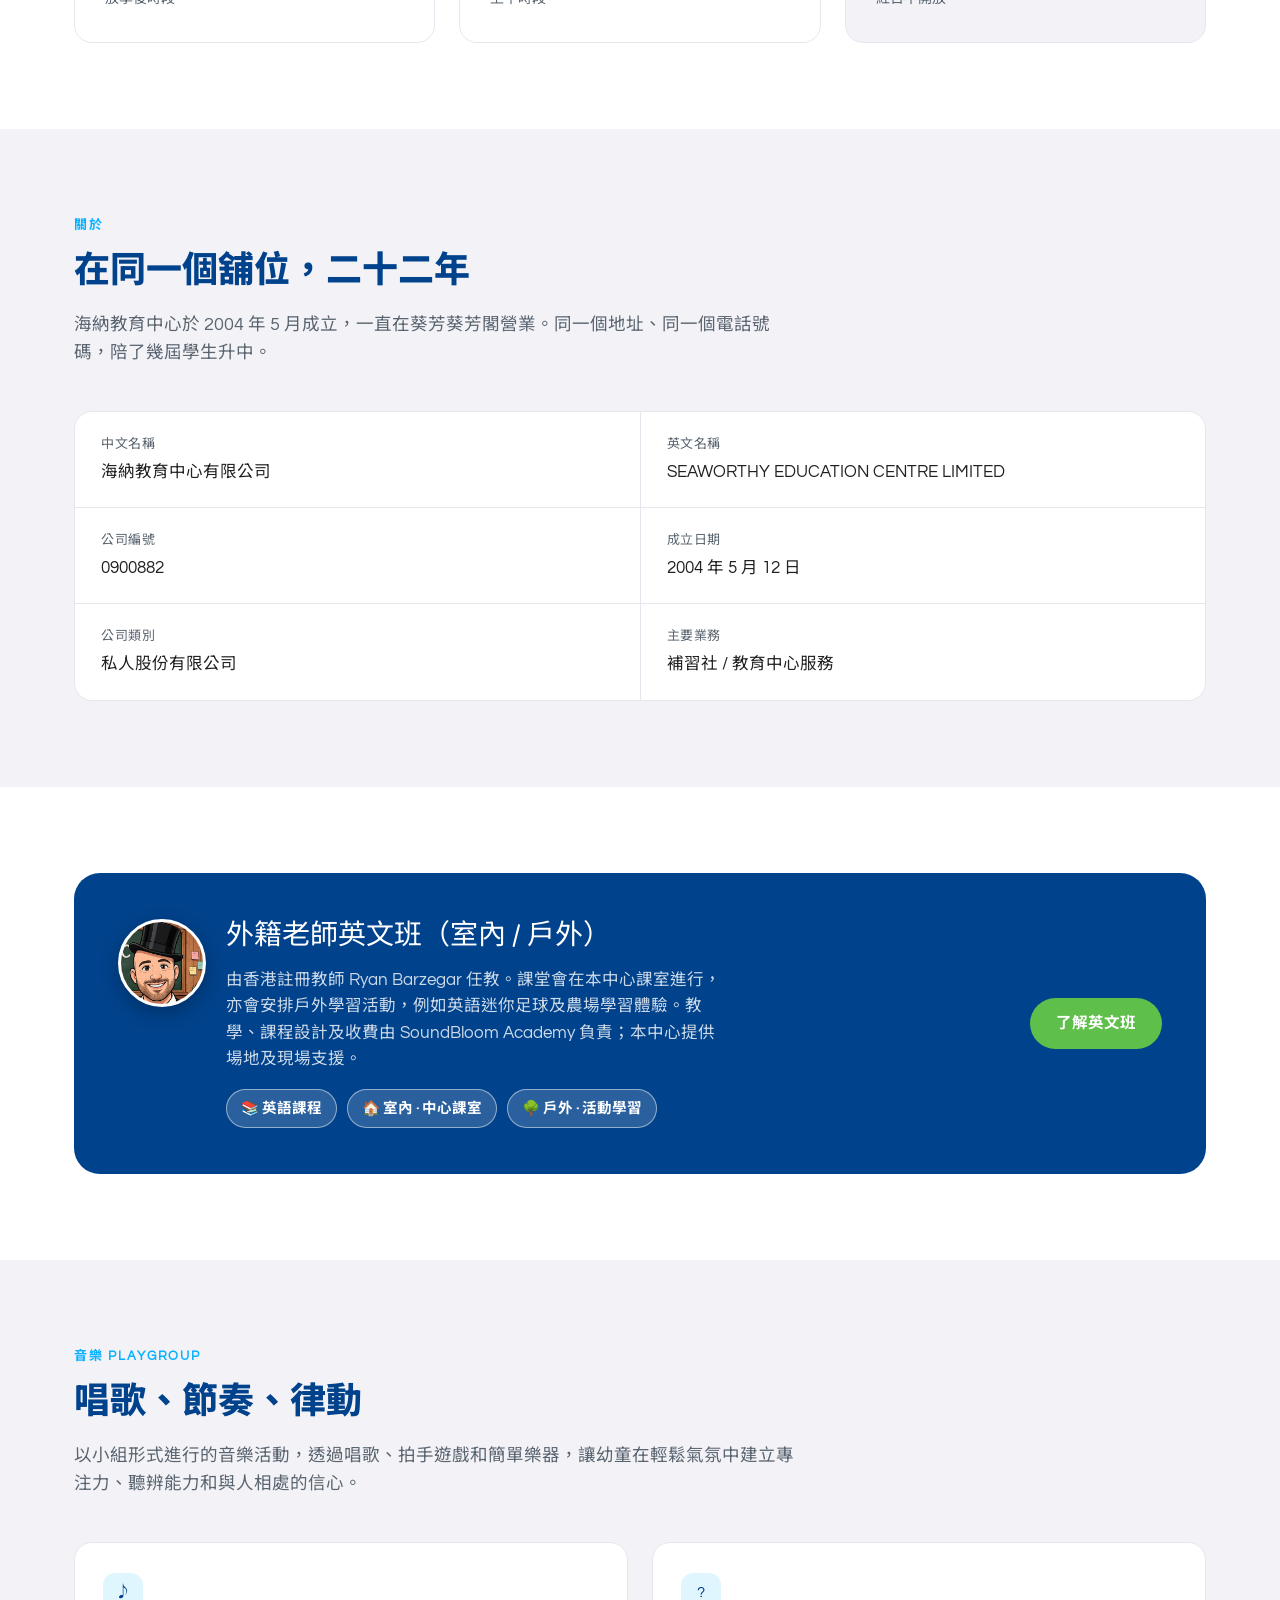
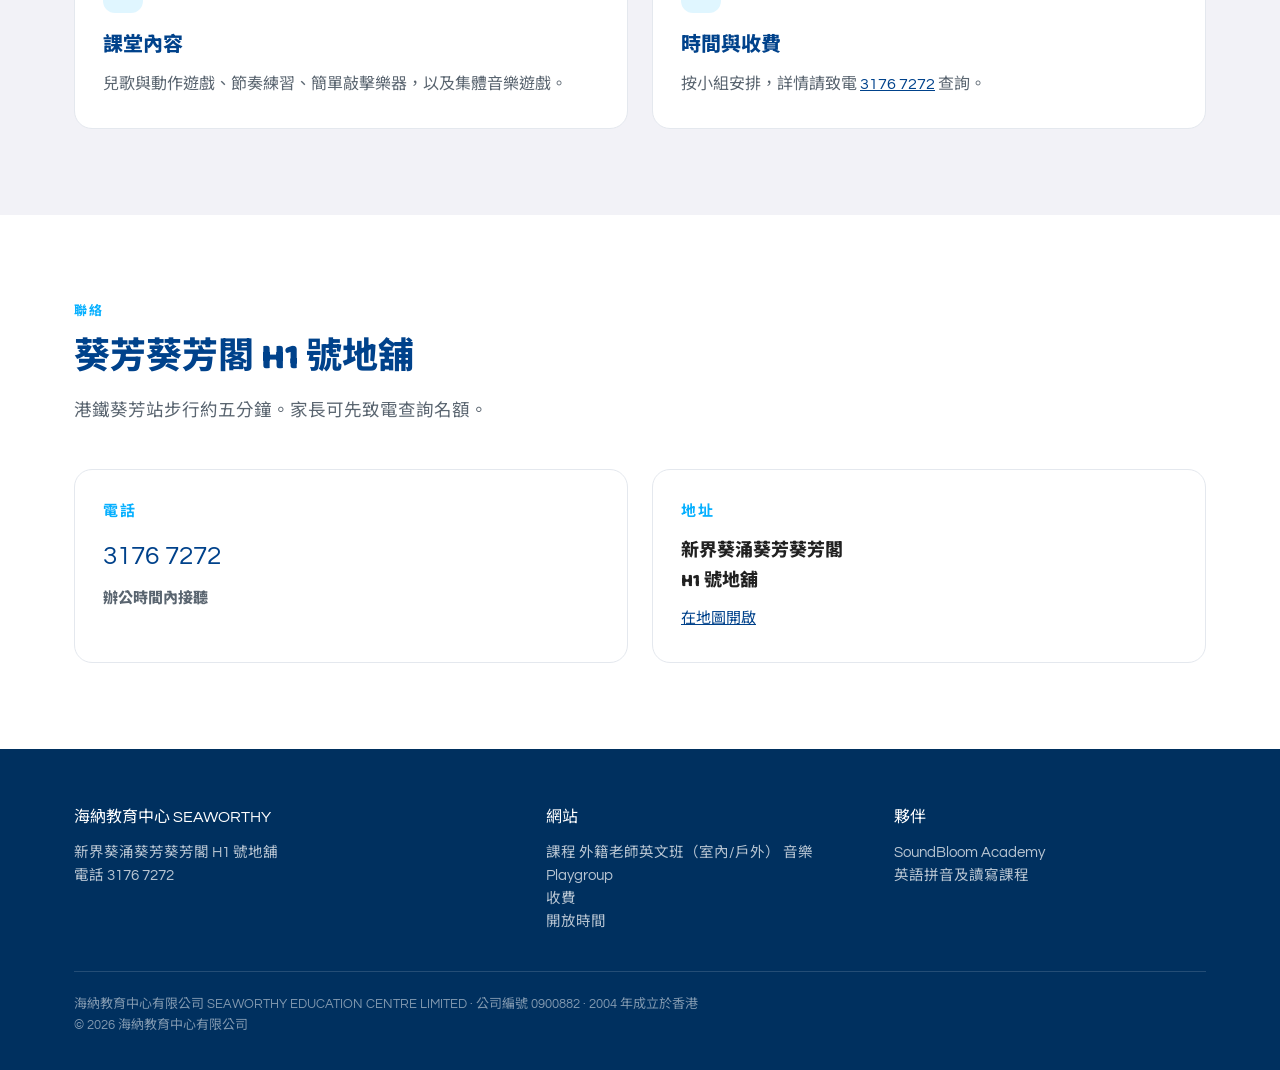
==== commit 22a812d9: "Remove late-arrival/no-make-up note from Seaworthy site" ====
--- a/index.html
+++ b/index.html
@@ -107,7 +107,6 @@
       <ul>
         <li>小學一年級至六年級</li>
         <li>公眾假期休息</li>
-        <li>遲到早退不設補堂及加時</li>
         <li>名額有限，先到先安排</li>
       </ul>
     </div>
@@ -145,7 +144,7 @@
     <div class="sec-head">
       <span class="kicker">開放時間</span>
       <h2>平日放學後，週末早上</h2>
-      <p>配合家長上班時間，學生放學後可直接到中心。遲到早退不設補堂及加時。</p>
+      <p>配合家長上班時間，學生放學後可直接到中心。</p>
     </div>
     <div class="grid-3">
       <div class="time-card">
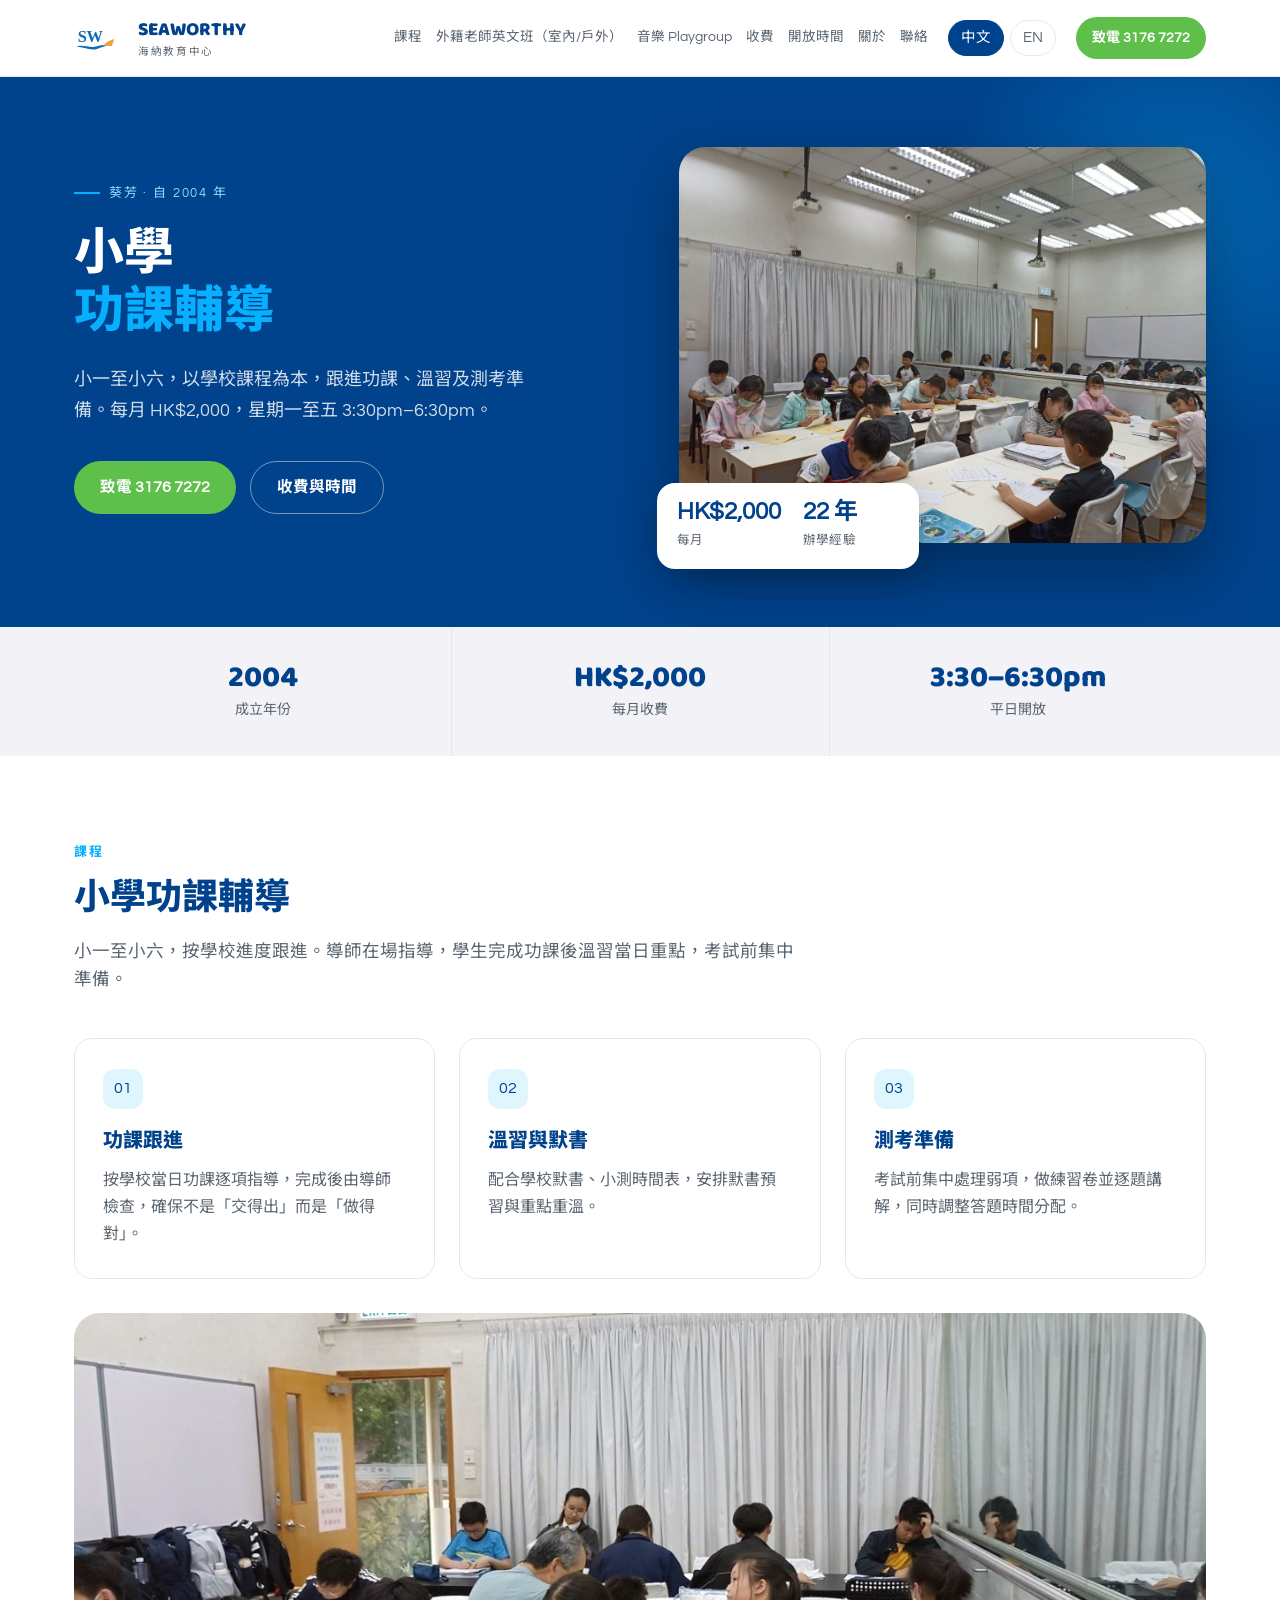
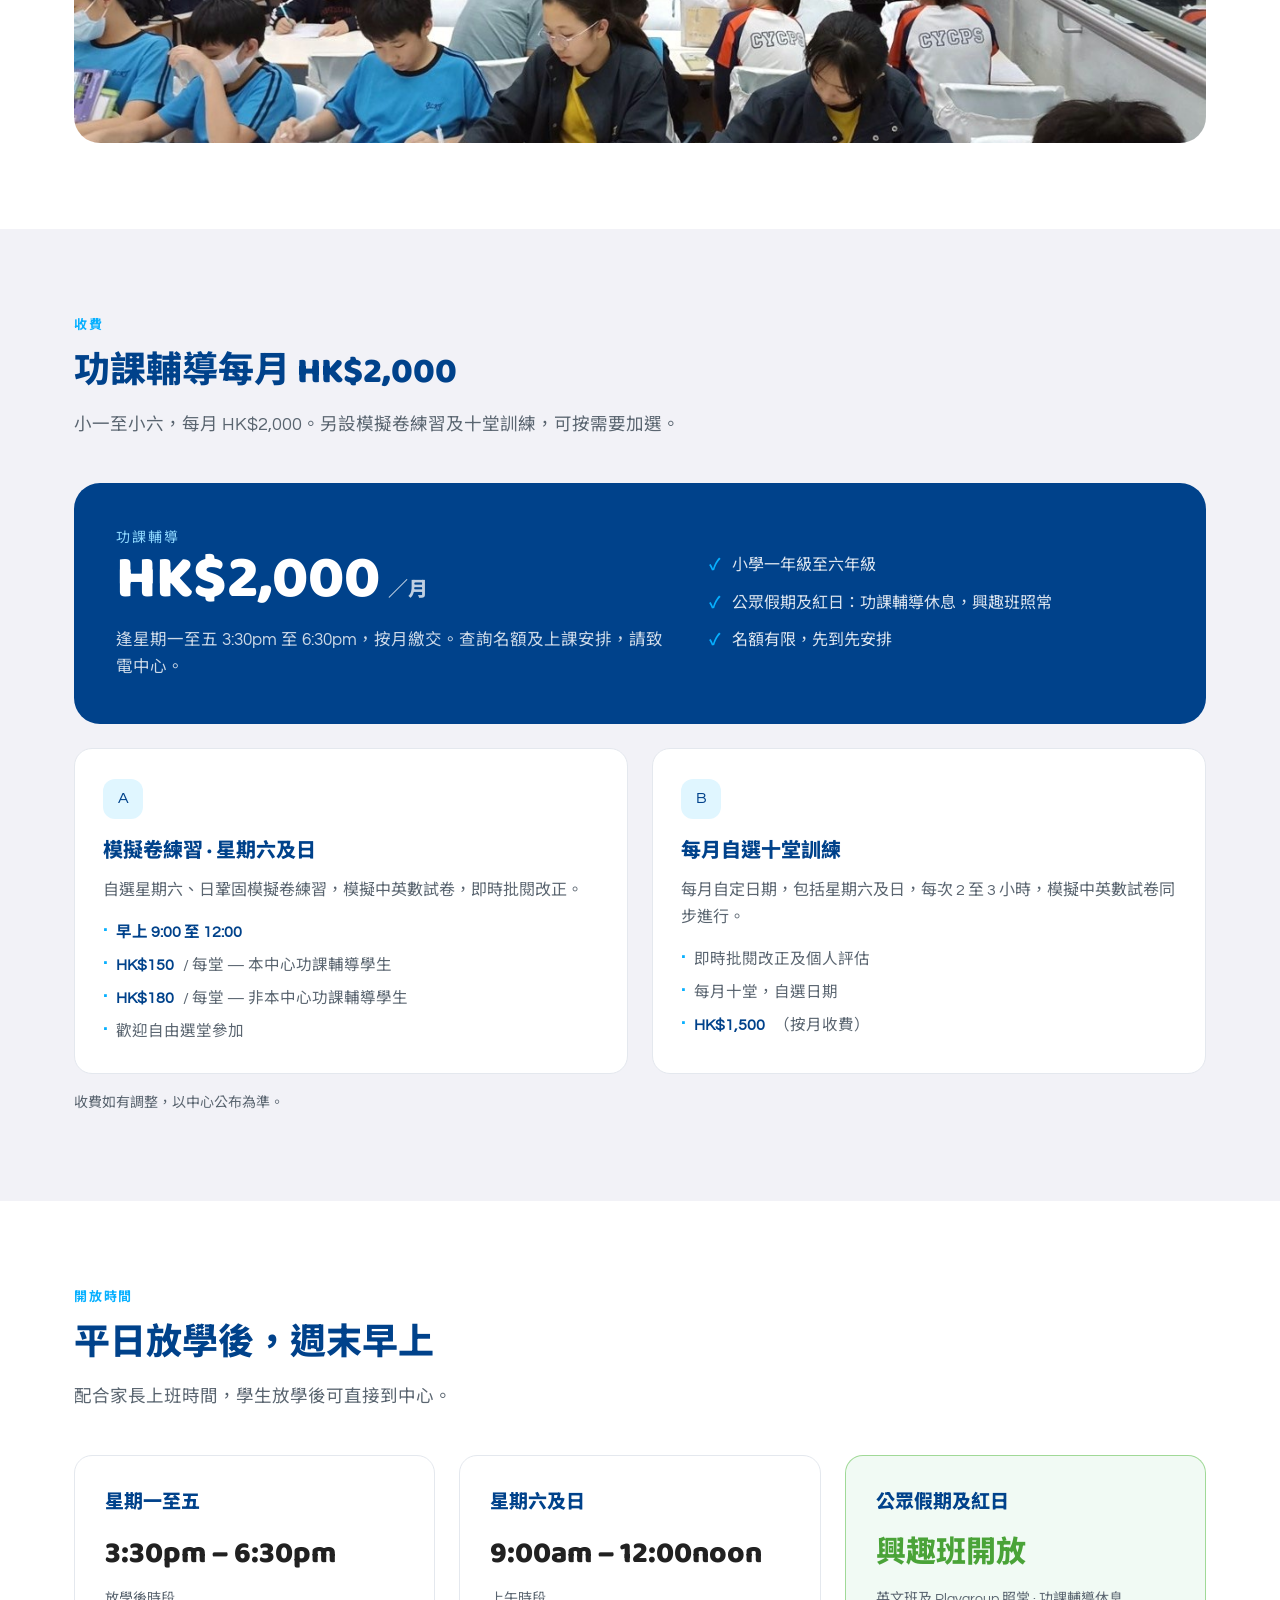
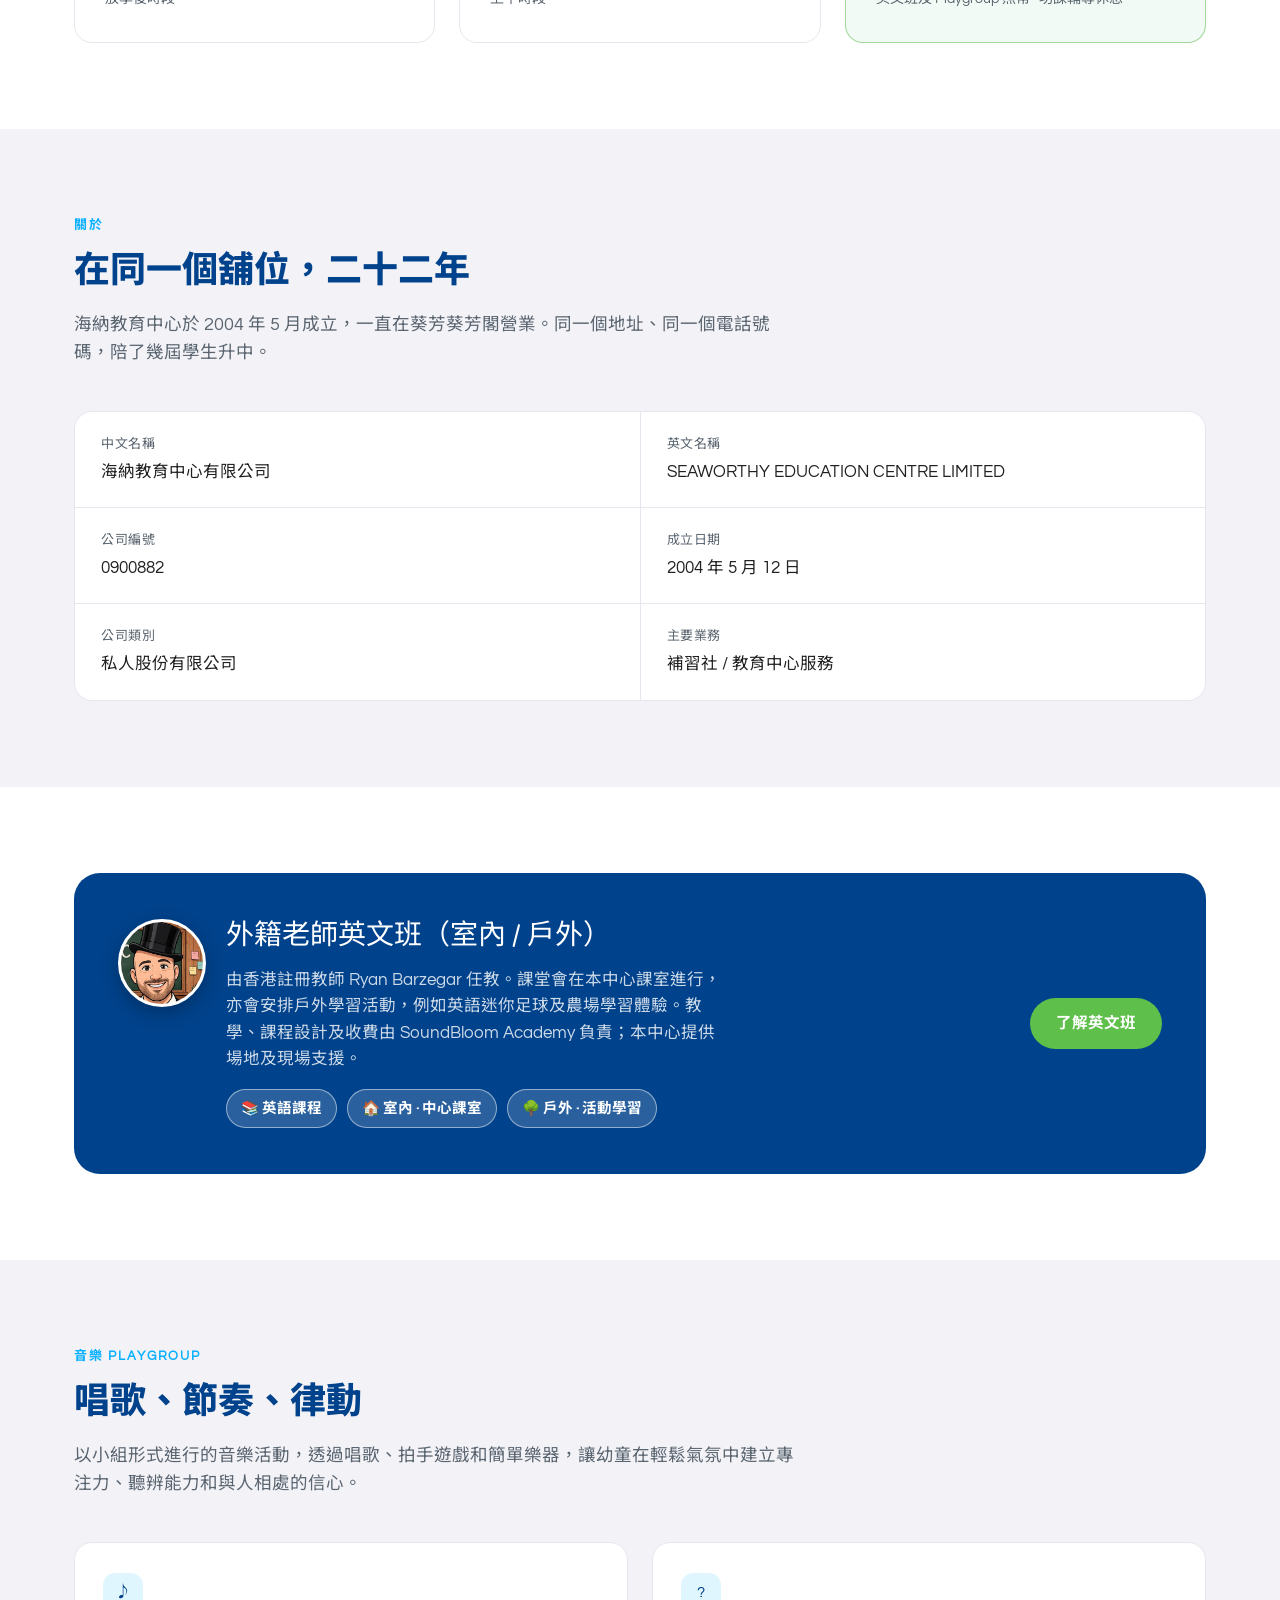
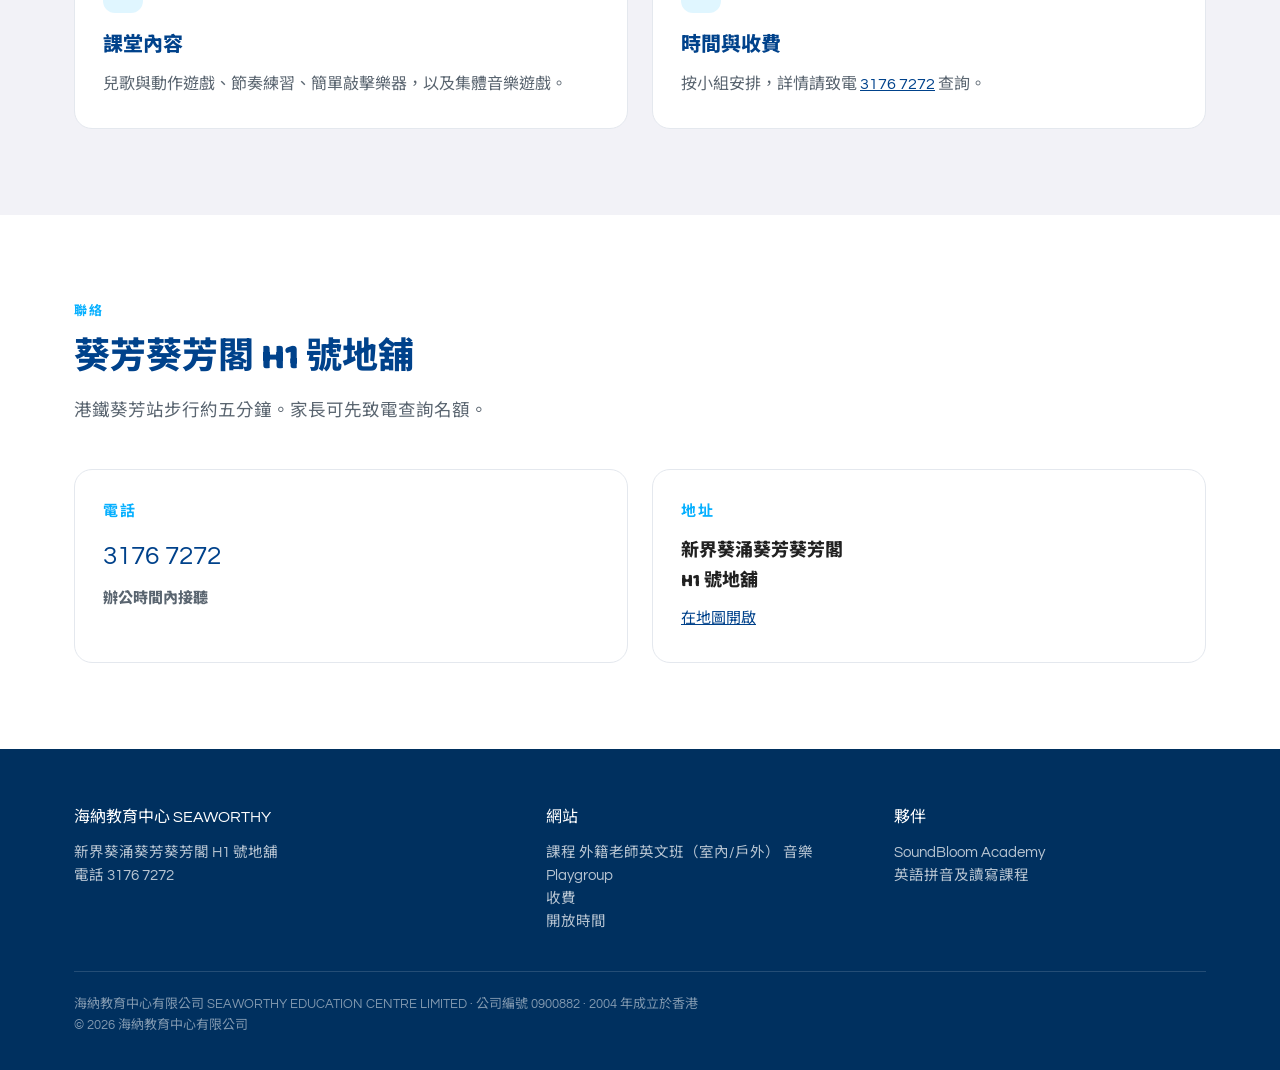
==== commit 544b2193: "Public holidays: interest classes (English + Playgroup) open, homework support closed" ====
--- a/index.html
+++ b/index.html
@@ -9,7 +9,7 @@
 <link rel="preconnect" href="https://fonts.gstatic.com" crossorigin>
 <link href="https://fonts.googleapis.com/css2?family=Baloo+2:wght@700;800&family=Questrial&family=Noto+Sans+TC:wght@400;500;700;900&display=swap" rel="stylesheet">
 <link rel="icon" href="assets/logo-sw.svg" type="image/svg+xml">
-<link rel="stylesheet" href="assets/style.css?v=8">
+<link rel="stylesheet" href="assets/style.css?v=9">
 </head>
 <body>
 
@@ -106,7 +106,7 @@
       </div>
       <ul>
         <li>小學一年級至六年級</li>
-        <li>公眾假期休息</li>
+        <li>公眾假期及紅日：功課輔導休息，興趣班照常</li>
         <li>名額有限，先到先安排</li>
       </ul>
     </div>
@@ -157,10 +157,10 @@
         <div class="big">9:00am – 12:00noon</div>
         <div class="note">上午時段</div>
       </div>
-      <div class="time-card is-closed">
-        <h3>公眾假期</h3>
-        <div class="big">休息</div>
-        <div class="note">紅日不開放</div>
+      <div class="time-card is-open">
+        <h3>公眾假期及紅日</h3>
+        <div class="big">興趣班開放</div>
+        <div class="note">英文班及 Playgroup 照常 · 功課輔導休息</div>
       </div>
     </div>
   </div>
--- a/assets/style.css
+++ b/assets/style.css
@@ -260,3 +260,5 @@
   .partner-face{width:68px;height:68px}
 }
 .partner .chips-row span{color:#fff;background:rgba(255,255,255,.16);border-color:rgba(255,255,255,.5)}
+.time-card.is-open{background:#F1FAF4;border-color:rgba(95,191,75,.55)}
+.time-card.is-open .big{color:var(--green-dark)}
